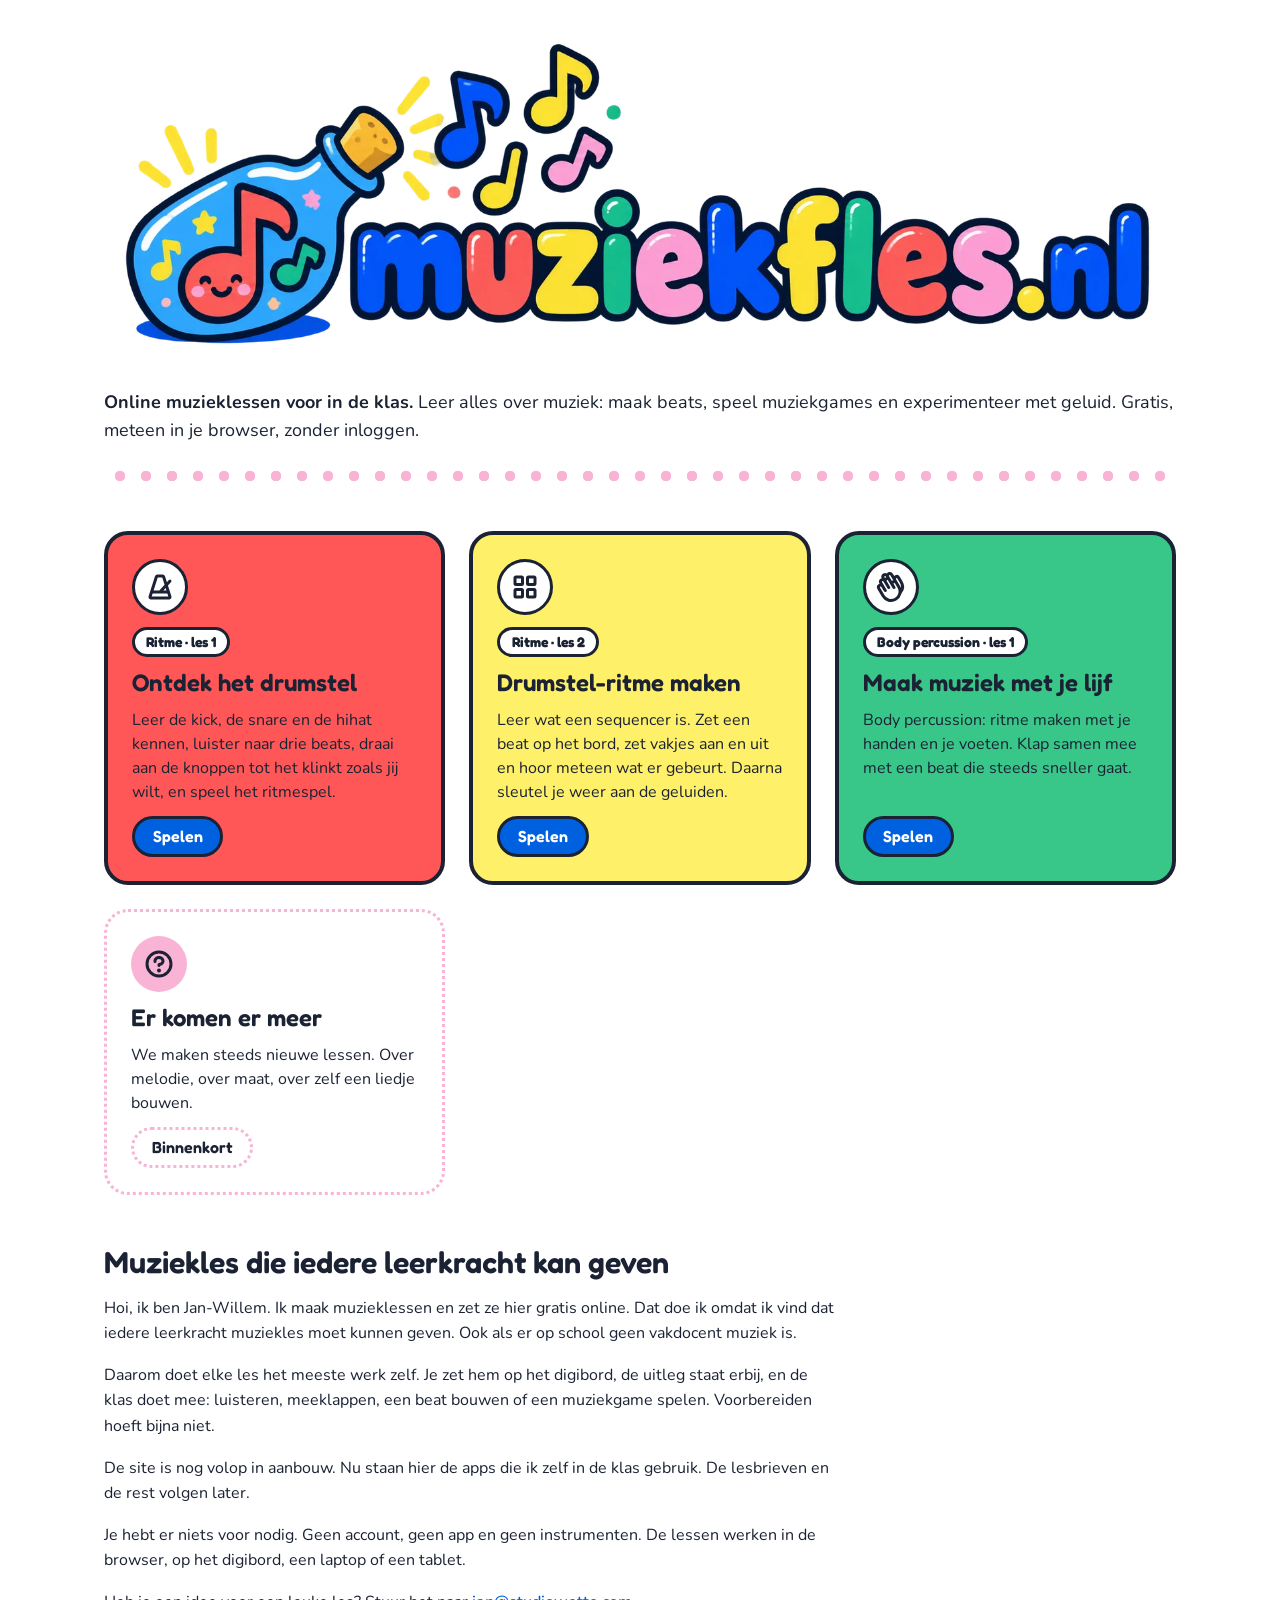
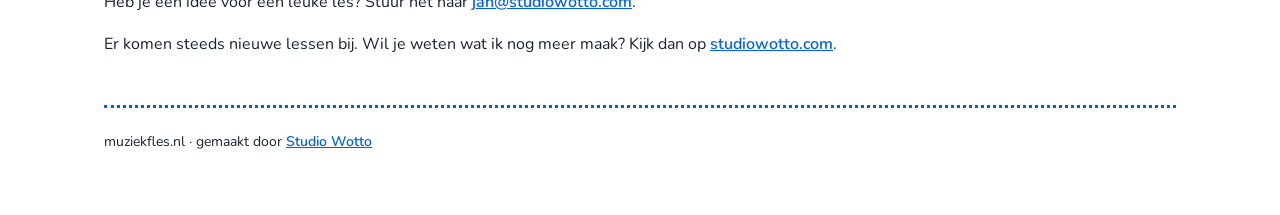
==== index.html @ f27c9a1f "👆 Aanraken werkt nu ook op een digibord, en onderaan een les geen doorlink meer - Op een Prowise-bor" ====
<!doctype html>
<html lang="nl">
<head>
<meta charset="utf-8">
<meta name="viewport" content="width=device-width, initial-scale=1">
<title>Gratis online muziekles met muziekgames | muziekfles.nl</title>
<meta name="description" content="Gratis online muziekles voor de basisschool. Speel muzikale games, maak online muziek en leer ritme met kick, snare en hihat. Zonder inloggen, meteen spelen.">
<meta name="author" content="Studio Wotto">
<meta name="robots" content="index, follow, max-image-preview:large, max-snippet:-1">

<!-- Eén adres voor deze bladzijde, zodat muziekfles.nl/ en /index.html niet als
     twee losse pagina's meetellen bij Google. -->
<link rel="canonical" href="https://muziekfles.nl/">
<link rel="author" href="https://studiowotto.com">

<!-- Het deelkaartje: hoe de link eruitziet als iemand hem in WhatsApp, Teams of
     een tijdlijn plakt. Zonder deze regels wordt het een kale grijze balk. -->
<meta property="og:type" content="website">
<meta property="og:url" content="https://muziekfles.nl/">
<meta property="og:site_name" content="muziekfles.nl">
<meta property="og:locale" content="nl_NL">
<meta property="og:title" content="Gratis online muziekles met muziekgames">
<meta property="og:description" content="Speel muzikale games, maak online muziek en leer ritme. Zonder inloggen, meteen spelen in je browser.">
<meta property="og:image" content="https://muziekfles.nl/img/deelkaart.png">
<meta property="og:image:type" content="image/png">
<meta property="og:image:width" content="1200">
<meta property="og:image:height" content="630">
<meta property="og:image:alt" content="muziekfles.nl">
<meta name="twitter:card" content="summary_large_image">
<meta name="twitter:title" content="Gratis online muziekles met muziekgames">
<meta name="twitter:description" content="Speel muzikale games, maak online muziek en leer ritme. Zonder inloggen, meteen spelen in je browser.">
<meta name="twitter:image" content="https://muziekfles.nl/img/deelkaart.png">

<link rel="icon" href="favicon.ico" sizes="32x32">
<link rel="icon" href="img/favicon-192.png" type="image/png" sizes="192x192">
<link rel="apple-touch-icon" href="img/favicon-192.png">

<script type="application/ld+json">
{
  "@context": "https://schema.org",
  "@graph": [
    {
      "@type": "Organization",
      "@id": "https://muziekfles.nl/#studio",
      "name": "Studio Wotto",
      "url": "https://studiowotto.com"
    },
    {
      "@type": "WebSite",
      "@id": "https://muziekfles.nl/#site",
      "url": "https://muziekfles.nl/",
      "name": "muziekfles.nl",
      "description": "Gratis online muziekles met muzikale games voor de basisschool.",
      "inLanguage": "nl-NL",
      "publisher": { "@id": "https://muziekfles.nl/#studio" }
    },
    {
      "@type": "WebPage",
      "@id": "https://muziekfles.nl/#bladzijde",
      "url": "https://muziekfles.nl/",
      "name": "Gratis online muziekles met muziekgames",
      "isPartOf": { "@id": "https://muziekfles.nl/#site" },
      "inLanguage": "nl-NL",
      "isAccessibleForFree": true,
      "audience": { "@type": "EducationalAudience", "educationalRole": "teacher" },
      "mainEntity": { "@id": "https://muziekfles.nl/#lessen" }
    },
    {
      "@type": "ItemList",
      "@id": "https://muziekfles.nl/#lessen",
      "name": "Gratis online muzieklessen",
      "itemListElement": [
        { "@type": "ListItem", "position": 1, "name": "Ontdek het drumstel", "url": "https://muziekfles.nl/les1-drums.html" },
        { "@type": "ListItem", "position": 2, "name": "Drumstel-ritme maken", "url": "https://muziekfles.nl/les2-drums.html" },
        { "@type": "ListItem", "position": 3, "name": "Maak muziek met je lijf", "url": "https://muziekfles.nl/bodypercussion.html" }
      ]
    }
  ]
}
</script>
<link rel="preload" href="fonts/fredoka.woff2" as="font" type="font/woff2" crossorigin>
<link rel="preload" href="fonts/nunito.woff2" as="font" type="font/woff2" crossorigin>
<link rel="stylesheet" href="css/wotto.css">
<link rel="stylesheet" href="css/site.css">
<link rel="stylesheet" href="css/iconen.css">
</head>
<body>

<div class="wrap">

  <div class="hero">
    <h1 class="merkbeeld">
      <img src="img/muziekfles.webp" width="1600" height="533"
           alt="muziekfles.nl: gratis online muziekles voor de basisschool"
           fetchpriority="high">
    </h1>
    <p class="lead"><b>Online muzieklessen voor in de klas.</b> Leer alles over muziek:
      maak beats, speel muziekgames en experimenteer met geluid. Gratis, meteen in je
      browser, zonder inloggen.</p>
    <div class="stippels" aria-hidden="true"></div>
  </div>

  <main class="lessen">

    <a class="les klaar" href="les1-drums.html" style="--kleur: var(--koraal)">
      <span class="icoon"><i class="ph-bold ph-metronome" aria-hidden="true"></i></span>
      <span class="reeks">Ritme · les 1</span>
      <h2>Ontdek het drumstel</h2>
      <p class="tekst">Leer de kick, de snare en de hihat kennen, luister naar drie beats, draai aan de knoppen tot het klinkt zoals jij wilt, en speel het ritmespel.</p>
      <span class="badge spelen">Spelen</span>
    </a>

    <a class="les klaar" href="les2-drums.html" style="--kleur: var(--zon)">
      <span class="icoon"><i class="ph-bold ph-squares-four" aria-hidden="true"></i></span>
      <span class="reeks">Ritme · les 2</span>
      <h2>Drumstel-ritme maken</h2>
      <p class="tekst">Leer wat een sequencer is. Zet een beat op het bord, zet vakjes aan en uit en hoor meteen wat er gebeurt. Daarna sleutel je weer aan de geluiden.</p>
      <span class="badge spelen">Spelen</span>
    </a>

    <a class="les klaar" href="bodypercussion.html" style="--kleur: var(--mint)">
      <span class="icoon"><i class="ph-bold ph-hands-clapping" aria-hidden="true"></i></span>
      <span class="reeks">Body percussion · les 1</span>
      <h2>Maak muziek met je lijf</h2>
      <p class="tekst">Body percussion: ritme maken met je handen en je voeten. Klap samen mee met een beat die steeds sneller gaat.</p>
      <span class="badge spelen">Spelen</span>
    </a>

    <div class="les binnenkort" style="--kleur: var(--bubblegum)">
      <span class="icoon"><i class="ph-bold ph-question" aria-hidden="true"></i></span>
      <h2>Er komen er meer</h2>
      <p class="tekst">We maken steeds nieuwe lessen. Over melodie, over maat, over zelf een liedje bouwen.</p>
      <span class="badge wacht">Binnenkort</span>
    </div>

  </main>

  <!-- Voor de leerkracht, en voor wie wil weten wie dit maakt. Bewust onder de
       lessen: een kind dat wil spelen hoeft hier niet langs. -->
  <section class="over" aria-labelledby="over-kop">
    <h2 class="kop" id="over-kop">Muziekles die iedere leerkracht kan geven</h2>
    <p>
      Hoi, ik ben Jan-Willem. Ik maak muzieklessen en zet ze hier gratis online.
      Dat doe ik omdat ik vind dat iedere leerkracht muziekles moet kunnen geven.
      Ook als er op school geen vakdocent muziek is.
    </p>
    <p>
      Daarom doet elke les het meeste werk zelf. Je zet hem op het digibord, de
      uitleg staat erbij, en de klas doet mee: luisteren, meeklappen, een beat
      bouwen of een muziekgame spelen. Voorbereiden hoeft bijna niet.
    </p>
    <p>
      De site is nog volop in aanbouw. Nu staan hier de apps die ik zelf in de
      klas gebruik. De lesbrieven en de rest volgen later.
    </p>
    <p>
      Je hebt er niets voor nodig. Geen account, geen app en geen instrumenten.
      De lessen werken in de browser, op het digibord, een laptop of een tablet.
    </p>
    <p>
      Heb je een idee voor een leuke les? Stuur het naar
      <a href="mailto:jan@studiowotto.com?subject=Idee%20voor%20een%20les%20op%20muziekfles.nl">jan@studiowotto.com</a>.
    </p>
    <p>
      Er komen steeds nieuwe lessen bij. Wil je weten wat ik nog meer maak? Kijk
      dan op <a href="https://studiowotto.com">studiowotto.com</a>.
    </p>
  </section>

  <footer class="voet">
    muziekfles.nl · gemaakt door <a href="https://studiowotto.com">Studio Wotto</a>
  </footer>

</div>

<!-- Cloudflare Web Analytics: telt bezoeken zonder cookies. -->
<script defer src="https://static.cloudflareinsights.com/beacon.min.js" data-cf-beacon='{"token": "5dab1e3a930548d8b2e3a0ba0880f787"}'></script>

</body>
</html>
---- css/wotto.css ----
/* Wotto huisstijl tokens
   Drop-in stylesheet voor Studio Wotto gamification webapps */

/* De twee lettertypes staan op de site zelf, niet bij Google: dat scheelt twee
   omwegen bij het laden en er gaat niets van de bezoeker naar een ander. Het zijn
   variabele fonts, dus een bestand per lettertype dekt alle diktes. */
@font-face {
  font-family: 'Fredoka';
  font-style: normal;
  font-weight: 400 700;
  font-display: swap;
  src: url('../fonts/fredoka.woff2') format('woff2');
}

@font-face {
  font-family: 'Nunito';
  font-style: normal;
  font-weight: 400 900;
  font-display: swap;
  src: url('../fonts/nunito.woff2') format('woff2');
}

:root {
  /* Kleuren */
  --blauw: #0061E0;
  --koraal: #FF5757;
  --mint: #38C789;
  --zon: #FFF069;
  --bubblegum: #F9B3D5;
  --ink: #1A2233; /* check, voorstel */
  --wit: #FFFFFF;

  /* Typografie */
  --font-kop: 'Fredoka', sans-serif;
  --font-body: 'Nunito', sans-serif;

  /* Tekstschaal: 12, 14, 16, 18, 20, 24, 32, 40, 48. Zit een maat er tussenin,
     dan kies je de dichtstbijzijnde uit de rij -- geen eigen getal. */
  --text-xs:   0.75rem;
  --text-sm:   0.875rem;
  --text-base: 1rem;
  --text-md:   1.125rem;
  --text-lg:   1.25rem;
  --text-xl:   1.5rem;
  --text-2xl:  2rem;
  --text-3xl:  2.5rem;
  --text-4xl:  3rem;

  /* Koppen die meeschalen met het scherm. Ook dit zijn vaste tokens: elf losse
     clamp-formules door de site heen is geen schaal maar een verzameling. */
  --text-hero:     clamp(2.4rem, 7vw, 5rem);
  --text-kop:      clamp(1.4rem, 3.5vw, 1.9rem);
  --text-kaartkop: clamp(1.4rem, 5vw, 2rem);
  --text-melding:  clamp(1.6rem, 7vw, 3.2rem);
  --text-cijfer:       clamp(2.4rem, 10vw, 4rem);
  --text-cijfer-klein: clamp(1.6rem, 6vw, 2.4rem);
  --text-aftellen: clamp(4rem, 13vw, 8rem);
  --text-label:    clamp(0.85rem, 2.2vw, 1.15rem);

  /* Ruimte: 4, 8, 12, 16, 24, 32, 48, 64 */
  --space-1: 4px;
  --space-2: 8px;
  --space-3: 12px;
  --space-4: 16px;
  --space-5: 24px;
  --space-6: 32px;
  --space-7: 48px;
  --space-8: 64px;

  /* Layout */
  --content-max: 1200px;
  --gutter: clamp(16px, 5vw, 64px);
  --section-y: clamp(40px, 6vw, 72px);

  /* Vorm */
  --radius-sm: 8px;
  --radius-md: 16px;
  --radius: 24px;
  --radius-pill: 999px;

  /* Beweging */
  --bounce: cubic-bezier(0.34, 1.56, 0.64, 1);
}

body {
  font-family: var(--font-body);
  color: var(--ink);
  background: var(--wit);
}

h1, h2, h3, .ui {
  font-family: var(--font-kop);
  font-weight: 600;
}

/* Bouncy knop */
.knop {
  /* Ook als de knop een link is, zoals op de 404: dan geen onderstreping. */
  text-decoration: none;
  font-family: var(--font-kop);
  font-weight: 600;
  font-size: 1.1rem;
  color: var(--wit);
  background: var(--blauw);
  border: none;
  border-radius: var(--radius-pill);
  padding: 0.8em 1.6em;
  cursor: pointer;
  transition: transform 0.15s var(--bounce);
}

.knop:hover { transform: scale(1.06); }
.knop:active { transform: scale(0.94); }

.knop.koraal { background: var(--koraal); }
.knop.mint { background: var(--mint); }
.knop.zon { background: var(--zon); color: var(--ink); }

/* Zachte variant met dotted border */
.soft {
  border: 3px dotted var(--blauw);
  border-radius: var(--radius);
  background: transparent;
}

/* Kaart */
.kaart {
  background: var(--wit);
  border-radius: var(--radius);
  padding: 1.5rem;
}

@media (prefers-reduced-motion: reduce) {
  .knop { transition: none; }
  .knop:hover, .knop:active { transform: none; }
}
---- css/site.css ----
/* Muziek Games - layout en componenten bovenop de Wotto huisstijl.

   Vlakke kleurvlakken met ruime afrondingen en een stevige inkt-omlijning.
   Geen slagschaduwen: diepte komt uit beweging, niet uit een getekend schuintje.
   Dotted randen blijven de zachte variant uit de huisstijl. */

*, *::before, *::after { box-sizing: border-box; }

html { -webkit-text-size-adjust: 100%; }

body {
  margin: 0;
  min-height: 100dvh;
  background: var(--wit);
  -webkit-tap-highlight-color: transparent;
}

.wrap {
  width: min(var(--content-max), 100%);
  margin-inline: auto;
  padding: var(--space-5) var(--gutter) var(--space-8);
}

/* ---------- Topbar ---------- */

.topbar {
  display: flex;
  align-items: center;
  justify-content: space-between;
  gap: var(--space-4);
  margin-bottom: var(--space-7);
}

.terug {
  display: inline-flex;
  align-items: center;
  gap: var(--space-2);
  font-family: var(--font-kop);
  font-weight: 600;
  color: var(--blauw);
  text-decoration: none;
  border-radius: var(--radius-pill);
  padding: 0.35em 0.9em 0.35em 0.6em;
  transition: transform 0.15s var(--bounce);
}

.terug:hover { transform: translateX(-3px); }
.terug:focus-visible { outline: 3px solid var(--ink); outline-offset: 3px; }

/* Klein en rustig: je moet hem kunnen vinden, maar er niet tegenaan vallen. */
.knop.mini {
  font-size: var(--text-xs);
  padding: 0.3em 0.9em;
  color: var(--ink);
  background: var(--wit);
  border: 2px solid var(--ink);
}

/* ---------- Hero ---------- */

.hero { margin-bottom: var(--space-7); }

.hero h1 {
  font-size: var(--text-hero);
  line-height: 1.05;
  margin: 0 0 var(--space-2);
  letter-spacing: -0.02em;
}

.hero h1 em {
  font-style: normal;
  background: var(--zon);
  border-radius: var(--radius-md);
  padding: 0 0.15em;
  box-decoration-break: clone;
  -webkit-box-decoration-break: clone;
}

/* Welke reeks en welk nummer: 'Ritme · les 2'. Als pilletje boven de titel
   van de les, en bovenaan de kaart op de voorpagina. Wit met een inktrand,
   want het is een etiket en geen knop. */
.reeks {
  display: block;
  width: fit-content;
  padding: 0.15em 0.8em;
  font-family: var(--font-kop);
  font-weight: 700;
  font-size: var(--text-base);
  line-height: 1.4;
  letter-spacing: 0;
  color: var(--ink);
  background: var(--wit);
  border: 3px solid var(--ink);
  border-radius: var(--radius-pill);
}

.hero h1 .reeks { margin-bottom: var(--space-3); font-size: var(--text-md); }
.les .reeks { font-size: var(--text-sm); }

/* Het woordmerk staat als plaatje in de kop. De h1 blijft een h1, met de naam
   in de alt-tekst, dus voor een schermlezer verandert er niets. */
.merkbeeld {
  margin: 0 0 var(--space-4);
}

.merkbeeld img {
  display: block;
  width: 100%;
  height: auto;
}

.lead {
  font-size: var(--text-md);
  line-height: 1.55;
  margin: 0;
}

.lead + .lead { margin-top: var(--space-4); }

.hero h2,
.kop {
  margin: var(--space-5) 0 var(--space-3);
  font-size: var(--text-kop);
}

.kop { margin: 0 0 var(--space-4); }
.kop-kit { margin-top: var(--space-7); }

.blok-uitleg { margin: 0 0 var(--space-4); line-height: 1.5; }

/* ---------- Luisteren ---------- */

/* Drie kaarten naast elkaar, en onder elkaar zodra ze niet meer passen. */
.beats {
  display: grid;
  grid-template-columns: repeat(auto-fit, minmax(250px, 1fr));
  gap: var(--space-4);
}

.beat {
  display: flex;
  align-items: center;
  justify-content: center;
  gap: var(--space-2);
  padding: 0.85em var(--space-4);
  background: var(--wit);
  border: 4px solid var(--ink);
  border-radius: var(--radius);
  cursor: pointer;
  transition: transform 0.15s var(--bounce);
}

.beat:hover { transform: translateY(-3px); }
.beat:focus-visible { outline: 4px solid var(--blauw); outline-offset: 3px; }

/* Deze speelt nu. */
.beat.speelt { background: var(--zon); }

.beat-naam {
  font-family: var(--font-kop);
  font-weight: 700;
  font-size: var(--text-kop);
  color: var(--ink);
}

/* Een driehoekje of een blokje achter de naam, zodat je ziet of hij loopt. */
.beat-teken {
  display: block;
  width: clamp(1.05rem, 2.8vw, 1.45rem);
  height: clamp(1.05rem, 2.8vw, 1.45rem);
  color: var(--ink);
}

.beat-teken svg {
  display: block;
  width: 100%;
  height: 100%;
  fill: currentColor;
}


.kitblok[hidden] { display: none; }

@media (prefers-reduced-motion: reduce) {
  .beat { transition: none; }
  .beat:hover { transform: none; }
}

/* De foto van het hele drumstel. Erop klikken maakt hem groot, zodat je op het
   digibord de klas kunt laten raden hoe de onderdelen heten. */
.drumstel-groot { margin: var(--space-5) 0 0; }

.vergroot {
  display: block;
  width: 100%;
  padding: 0;
  border: none;
  background: none;
  cursor: zoom-in;
}

.vergroot img {
  display: block;
  width: 100%;
  height: auto;
  background: var(--wit);
  border: 4px solid var(--ink);
  border-radius: var(--radius);
  transition: transform 0.15s var(--bounce);
}

/* Geen loepje en geen tekst over de foto heen: bij het raadspel wil je alleen de
   foto zien. De muisaanwijzer verklapt wel dat je erop kunt klikken. */
.vergroot:hover img { transform: scale(1.01); }
.vergroot:focus-visible { outline: 4px solid var(--blauw); outline-offset: 3px; }

.drumstel-groot figcaption {
  margin-top: var(--space-3);
  font-family: var(--font-kop);
  font-weight: 600;
  font-size: var(--text-md);
}

/* Groot in beeld. Een dialog en geen eigen laag, want die regelt Escape, de
   achtergrond en de focus zelf al. */
.grootbeeld {
  width: min(96vw, 1500px);
  max-width: none;
  padding: var(--space-4);
  background: var(--wit);
  border: 4px solid var(--ink);
  border-radius: var(--radius);
}

/* Voluit en niet als tint: een halfdoorzichtige laag hoort niet bij de huisstijl,
   en op een digibord wil je de rest van de bladzijde toch niet meer zien. De
   kleur staat er als waarde, want ::backdrop erft niet overal de variabelen. */
.grootbeeld::backdrop { background: #1A2233; }

.grootbeeld img {
  display: block;
  width: 100%;
  height: auto;
  max-height: 76vh;
  object-fit: contain;
  cursor: zoom-out;
}


@media (prefers-reduced-motion: reduce) {
  .vergroot img { transition: none; }
  .vergroot:hover img { transform: none; }
}

/* De foto van het drumstel hoort bij de uitleg: hij laat zien wat de drie
   onderdelen zijn voordat je ze hoort. */
.drumstel {
  margin: var(--space-6) 0 0;
}

/* De drie onderdelen naast elkaar in een lijst. Ze staan op een gedeelde vloer,
   dus het plaatje hangt onderaan zijn vak, net als in het echt. */
.onderdelen {
  display: grid;
  grid-template-columns: repeat(3, 1fr);
  align-items: end;
  gap: var(--space-4) var(--space-5);
  padding: var(--space-5) var(--space-5) var(--space-5);
  border: 4px solid var(--ink);
  border-radius: var(--radius);
  background: var(--wit);
}

/* De drie stukjes uitleg staan boven het vak, onder elkaar. Eerst lezen wat het
   is, dan de foto's erbij zien. */
.onderdelen-uitleg {
  display: flex;
  flex-direction: column;
  gap: var(--space-3);
  margin: var(--space-4) 0 0;
}

.deel-uitleg {
  margin: 0;
  line-height: 1.7;
  text-wrap: pretty;
}

/* De naam als pilletje in de kleur van het onderdeel. Niet als gekleurde letters:
   het geel van de snare is op wit niet te lezen, en de huisstijl werkt met volle
   vlakken in plaats van gekleurde tekst.

   Alle drie even breed, zodat de tekst erachter op dezelfde plek begint. Het is
   een knop: erop tikken speelt het geluid, net als de foto eronder. */
.deel-titel {
  display: inline-flex;
  align-items: center;
  justify-content: center;
  min-width: 6em;
  margin-right: 0.5em;
  padding: 0.1em 0.75em;
  vertical-align: -0.2em;
  font-family: var(--font-kop);
  font-weight: 700;
  font-size: var(--text-base);
  color: var(--op-kleur, var(--ink));
  background: var(--kleur);
  border: 3px solid var(--ink);
  border-radius: var(--radius-pill);
  cursor: pointer;
  transition: transform 0.15s var(--bounce);
}

.deel-titel:hover { transform: scale(1.05); }
.deel-titel:focus-visible { outline: 4px solid var(--blauw); outline-offset: 3px; }

/* Licht mee op zodra dat geluid klinkt, ook als je de foto of het pad aantikt. */
.deel-titel.aan { transform: scale(1.08); }

@media (prefers-reduced-motion: reduce) {
  .deel-titel { transition: none; }
  .deel-titel:hover { transform: none; }
}

.deel {
  /* Geen dubbeltik-zoom en geen wachttijd van 300 ms op een aanraakscherm;
     scrollen vanaf een foto blijft gewoon kunnen. */
  touch-action: manipulation;
  display: flex;
  flex-direction: column;
  align-items: center;
  justify-content: flex-end;
  gap: var(--space-3);
  padding: 0;
  border: none;
  background: none;
  cursor: pointer;
  transition: transform 0.15s var(--bounce);
}

/* Alle drie een even groot vak, en het plaatje past daar met zijn eigen
   verhouding in, met zijn voeten op de onderrand.

   Niet met max-width en max-height samen: als die allebei tegelijk aanslaan
   houdt een flexitem zijn beeldverhouding niet vast, en dan werden de kick en de
   snare uitgerekt tot ze even hoog stonden als de hihat. Nu is de hihat gewoon
   de langste van de drie, zoals het hoort. */
.deel img {
  display: block;
  width: 100%;
  height: clamp(120px, 26vw, 320px);
  object-fit: contain;
  object-position: center bottom;
  /* Opveren doet hij vanaf de vloer, niet vanuit het midden: dan blijft hij met
     zijn voeten staan waar hij stond. */
  transform-origin: center bottom;
}

.deel-naam {
  font-family: var(--font-kop);
  font-weight: 700;
  font-size: var(--text-label);
  color: var(--op-kleur, var(--ink));
  background: var(--kleur);
  border: 3px solid var(--ink);
  border-radius: var(--radius-pill);
  padding: 0.15em 0.9em;
}

/* Aangetikt veert het plaatje even op en weer terug, met dezelfde puls als de
   vormen op de pads. Die zit in flits, niet hier, want anders begint hij opnieuw
   als je er midden in nog eens op tikt. */
.deel:hover { transform: scale(1.03); }
.deel:focus-visible { outline: 4px solid var(--blauw); outline-offset: 4px; }

/* Zonder beweging blijft het opveren staan als sprong, want anders krijg je bij
   het aantikken helemaal geen antwoord terug. */
@media (prefers-reduced-motion: reduce) {
  .deel { transition: none; }
  .deel:hover { transform: none; }
  /* Zonder beweging slaat de puls over, dus daar springt het plaatje even groot:
     anders krijg je bij het aantikken helemaal geen antwoord terug. */
  .deel.aan img { transform: scale(1.08); }
}

.drumstel figcaption {
  margin-top: var(--space-3);
  font-family: var(--font-kop);
  font-weight: 600;
  font-size: var(--text-md);
}

.stippels {
  height: 14px;
  margin-top: var(--space-5);
  background-image: radial-gradient(circle, var(--bubblegum) 5px, transparent 5.5px);
  background-size: 26px 14px;
  background-position: center;
}

/* ---------- Lessenrooster ---------- */

.lessen {
  display: grid;
  grid-template-columns: repeat(auto-fit, minmax(260px, 1fr));
  gap: var(--space-5);
}

.les {
  display: flex;
  flex-direction: column;
  gap: var(--space-3);
  padding: var(--space-5);
  border-radius: var(--radius);
  color: var(--ink);
  text-decoration: none;
  min-height: 250px;
}

/* Actieve les: vol gekleurd met inkt-omlijning. Diepte komt van het optillen. */
.les.klaar {
  background: var(--kleur);
  border: 4px solid var(--ink);
  transition: transform 0.15s var(--bounce);
}

.les.klaar:hover { transform: translateY(-6px); }
.les.klaar:active { transform: translateY(-1px) scale(0.985); }
.les.klaar:focus-visible { outline: 4px solid var(--blauw); outline-offset: 4px; }

/* Nog te ontwerpen: dotted, de zachte variant uit de huisstijl */
.les.binnenkort {
  border: 3px dotted var(--kleur);
  background: var(--wit);
}

.les .icoon {
  display: grid;
  place-items: center;
  width: 3.5rem;
  height: 3.5rem;
  border-radius: 50%;
  font-size: var(--text-2xl);
  flex: none;
}

.les.klaar .icoon { background: var(--wit); border: 3px solid var(--ink); color: var(--ink); }
.les.binnenkort .icoon { background: var(--kleur); color: var(--ink); }

.les h2 { margin: 0; font-size: var(--text-xl); line-height: 1.15; }
.les p.tekst { margin: 0; line-height: 1.5; flex: 1; }

.badge {
  align-self: flex-start;
  font-family: var(--font-kop);
  font-weight: 600;
  border-radius: var(--radius-pill);
  padding: 0.45em 1.1em;
  border: 3px solid var(--ink);
}

.badge.spelen { background: var(--blauw); color: var(--wit); }
.badge.wacht { background: var(--wit); color: var(--ink); border-style: dotted; border-color: var(--kleur); }

/* ---------- De kit ---------- */

.kit {
  display: grid;
  grid-template-columns: repeat(auto-fit, minmax(290px, 1fr));
  align-items: start; /* de hihat heeft meer schuifjes en mag langer zijn */
  gap: var(--space-5);
  margin-top: var(--space-6);
}

.paneel {
  display: flex;
  flex-direction: column;
  gap: var(--space-4);
  padding: var(--space-5);
  border-radius: var(--radius);
  border: 4px solid var(--ink);
  background: var(--wit);
}

/* ---------- Pad ---------- */

.pad {
  display: flex;
  flex-direction: column;
  align-items: center;
  justify-content: center;
  gap: var(--space-2);
  width: 100%;
  aspect-ratio: 4 / 3;
  padding: var(--space-4);
  border: 4px solid var(--ink);
  border-radius: var(--radius);
  background: var(--kleur);
  color: var(--op-kleur, var(--ink));
  cursor: pointer;
  user-select: none;
  -webkit-user-select: none;
  touch-action: none;
  transition: transform 0.12s var(--bounce);
}

.pad:hover { transform: scale(1.02); }
.pad:focus-visible { outline: 4px solid var(--blauw); outline-offset: 4px; }
.pad.aan { transform: scale(0.94); transition-duration: 0.02s; }

/* Elk geluid heeft zijn eigen vorm: kick rond, snare vierkant, hihat driehoek.
   Bij een aanslag geeft die vorm een stuiterende puls. */
.vorm {
  width: min(46%, 108px);
  height: auto;
  aspect-ratio: 1;
  fill: var(--wit);
  stroke: var(--ink);
  stroke-width: 7;
  stroke-linejoin: round;
  will-change: transform;
}

.pad-naam {
  font-family: var(--font-kop);
  font-weight: 600;
  font-size: var(--text-lg);
  line-height: 1;
}

.pad-toets {
  font-family: var(--font-kop);
  font-weight: 700;
  font-size: var(--text-sm);
  line-height: 1.3;
  background: var(--wit);
  color: var(--ink);
  border: 3px solid var(--ink);
  border-radius: var(--radius-pill);
  padding: 0.1em 0.8em;
}

/* De drie teksten zijn even lang geschreven, dus ze lopen over evenveel regels
   en de schuifjes eronder staan gelijk. De min-height is het vangnet voor als
   er ooit eentje net iets korter wordt. */
/* ---------- Schuifjes ---------- */

.schuifjes { display: flex; flex-direction: column; gap: var(--space-4); }

.slider label {
  display: block;
  font-family: var(--font-kop);
  font-weight: 600;
  margin-bottom: var(--space-1);
}

input[type="range"] {
  -webkit-appearance: none;
  appearance: none;
  display: block;
  width: 100%;
  height: 34px;
  margin: 0;
  background: transparent;
  cursor: pointer;
  /* Opzij slepen is van het schuifje, niet van de bladzijde. Zonder dit pakt een
     digibord de veeg soms af om te scrollen en blijft de knop staan. Omhoog en
     omlaag vegen scrolt nog gewoon. */
  touch-action: pan-y;
}

input[type="range"]:focus-visible {
  outline: 3px solid var(--blauw);
  outline-offset: 4px;
  border-radius: var(--radius-pill);
}

input[type="range"]::-webkit-slider-runnable-track {
  height: 16px;
  border-radius: var(--radius-pill);
  background: var(--wit);
  border: 3px solid var(--ink);
}

/* De knop heeft dezelfde vorm als het pad erboven: rond, vierkant of driehoek.
   Dat kan niet met border-radius, dus het is een klein plaatje dat drumkit.js
   in --knop zet. De baan is 16px hoog, dus het midden zit op 8; een knop van 32
   hangt daar gecentreerd als hij 8 omhoog schuift. */
input[type="range"]::-webkit-slider-thumb {
  -webkit-appearance: none;
  appearance: none;
  width: 32px;
  height: 32px;
  margin-top: -8px;
  border: none;
  border-radius: 0;
  background: var(--knop) center / contain no-repeat;
}

input[type="range"]::-moz-range-track {
  height: 16px;
  border-radius: var(--radius-pill);
  background: var(--wit);
  border: 3px solid var(--ink);
}

input[type="range"]::-moz-range-thumb {
  width: 28px;
  height: 28px;
  border: none;
  border-radius: 0;
  background: var(--knop) center / contain no-repeat;
}

/* ---------- Kleine knop ---------- */

.knop.klein {
  align-self: flex-start;
  font-size: var(--text-base);
  padding: 0.5em 1.1em;
  background: var(--wit);
  color: var(--ink);
  border: 3px solid var(--ink);
}

/* De knop waar je op moet klikken om te beginnen. Die mag je niet kunnen missen. */
.knop.groot {
  font-size: var(--text-kop);
  padding: 0.6em 1.8em;
}

/* Op slot moet je kunnen zien. De knop houdt zijn plek, maar krijgt dezelfde
   gestippelde taal als een graad die nog dicht zit, en veert niet meer op. */
.knop:disabled {
  color: var(--ink);
  background: var(--wit);
  border: 3px dotted var(--blauw);
  cursor: not-allowed;
}

.knop:disabled:hover,
.knop:disabled:active { transform: none; }

.knop:focus-visible { outline: 4px solid var(--blauw); outline-offset: 3px; }

/* ---------- Het spelletje ---------- */

/* De kop en de uitleg staan boven het vak en niet erin: dan zie je meteen waar
   de game begint, ook als het vak zelf nog dicht is. */
.kop-spel { margin-top: var(--space-7); }

/* Het hele gamegedeelte is er nog niet zolang je niet aan alle schuifjes hebt
   gezeten. Niet op slot in beeld, maar gewoon weg: dan is het een verrassing. */
.spelblok[hidden] { display: none; }

.spel-uitleg { margin: 0 0 var(--space-4); line-height: 1.5; }

/* De vier moeilijkheidsgraden staan als een rij boven het veld. De graad waar je
   op speelt is ingevuld, wat nog dicht zit staat gestippeld -- net als de lessen
   op de voorpagina die nog niet af zijn. */
.spel-niveaus {
  display: grid;
  /* minmax(0, 1fr) en niet 1fr: anders duwt het langste woord zijn eigen kolom
     breder en staan de drie knoppen niet meer even groot naast elkaar. */
  grid-template-columns: repeat(3, minmax(0, 1fr));
  gap: var(--space-2);
}

.niveau {
  display: flex;
  flex-direction: column;
  align-items: center;
  gap: var(--space-1);
  padding: 0.45em 0.9em;
  font-family: var(--font-kop);
  font-weight: 700;
  font-size: var(--text-md);
  color: var(--ink);
  background: var(--wit);
  border: 3px solid var(--ink);
  border-radius: var(--radius-pill);
  cursor: pointer;
  transition: transform 0.15s var(--bounce);
}

.niveau-beste {
  font-family: var(--font-tekst);
  font-weight: 600;
  font-size: var(--text-sm);
}

/* Zit een graad nog dicht, dan hangt er een slotje waar anders de score staat. */
.niveau-beste .slotje {
  display: block;
  width: 1.7em;
  height: 1.7em;
  fill: currentColor;
}

/* De score is het enige getal op de knop, dus die mag groot. */
.niveau-beste b {
  font-family: var(--font-kop);
  font-weight: 700;
  font-size: 1.6em;
  line-height: 1;
  font-variant-numeric: tabular-nums;
}

.niveau:hover:not(:disabled) { transform: translateY(-2px); }
.niveau:focus-visible { outline: 4px solid var(--blauw); outline-offset: 3px; }

/* Nog niet vrijgespeeld. Gestippeld en niet aan te klikken, maar wel gewoon
   leesbaar: je moet kunnen zien wat er nog op je wacht. */
.niveau.op-slot {
  border-style: dotted;
  border-color: var(--blauw);
  cursor: not-allowed;
}

/* Tijdens het spelen staat de hele rij vast. De browser maakt een uitgeschakelde
   knop uit zichzelf grijs, en dat is precies wat de huisstijl niet wil. */
.niveau:disabled { color: var(--ink); cursor: default; }

/* De graad waar je nu op speelt. Staat onderaan, want hij moet het van de
   uitgeschakelde stand hierboven winnen. */
.niveau[aria-pressed="true"],
.niveau[aria-pressed="true"]:disabled {
  color: var(--wit);
  background: var(--blauw);
  border-color: var(--ink);
}

.niveau-uitleg {
  margin: 0;
  line-height: 1.5;
  font-size: var(--text-base);
}

/* Op een telefoon is er per knop nog geen 90 px; dan moet de ruimte naar het
   woord toe in plaats van naar de marge ernaast. */
@media (max-width: 720px) {
  .niveau { padding: 0.45em 0.35em; font-size: var(--text-base); }
  /* Drie foto's naast elkaar op een telefoon: alle ruimte die niet naar marge
     gaat, gaat naar het plaatje. */
  .onderdelen { padding: var(--space-4) var(--space-2) var(--space-3); gap: var(--space-2); }
  .deel { gap: var(--space-2); }
}

@media (prefers-reduced-motion: reduce) {
  .niveau { transition: none; }
  .niveau:hover:not(:disabled) { transform: none; }
}

/* Het speelveld: een smal rechtop scherm in het midden, met de cijfers links en
   rechts ernaast in plaats van erboven. */
.spel-veld {
  position: relative;
  display: grid;
  grid-template-columns: 1fr min(100%, 430px) 1fr;
  align-items: center;
  gap: clamp(0.75rem, 3vw, 2rem);
  --noot: 52px;   /* maat van de noten en de doelvorm, schaalt mee op klein scherm */
}

.spel-zij {
  display: flex;
  flex-direction: column;
  align-items: center;
  gap: var(--space-1);
  font-family: var(--font-kop);
  font-weight: 600;
}

/* Tegen de banen aan schuiven, zodat het bij elkaar hoort. */
.spel-zij.links { justify-self: end; }
.spel-zij.rechts { justify-self: start; }

.spel-label { font-size: var(--text-base); }
.spel-label b { font-variant-numeric: tabular-nums; }

.spel-record { margin-top: var(--space-2); }

.spel-groot {
  font-size: var(--text-3xl);
  line-height: 1;
  font-variant-numeric: tabular-nums;
}

.spel-hartjes {
  display: flex;
  flex-direction: column;
  gap: var(--space-1);
  /* Even groot als de vormen die vallen: dan hoort het bij elkaar. --noot
     schaalt op een telefoon vanzelf mee, dus daar hoeft niets extra's voor. */
  font-size: var(--noot);
  line-height: 1;
}

.spel-hartjes .heel { color: var(--koraal); }
.spel-hartjes .kwijt { color: var(--ink); }

/* Het speelveld schaalt mee in plaats van vaste maten te gebruiken, zodat het
   op een laptop, een tablet en een telefoon allemaal past. */
.spel-midden {
  display: flex;
  flex-direction: column;
  gap: var(--space-2);
  width: 100%;
}

/* Drie banen, dicht tegen elkaar aan, met de knoppen er precies onder. */
.spel-banen,
.spel-knoppen {
  display: grid;
  grid-template-columns: repeat(3, minmax(0, 1fr));
  gap: clamp(4px, 1.2vw, 8px);
}

/* De knoppen zijn gewone pads, dus ze doen alles wat een pad doet. Alleen wat
   platter, want ze staan onder een baan van 460 pixels. */
.spel-knop {
  aspect-ratio: auto;
  height: clamp(64px, 11vw, 88px);
  padding: var(--space-2);
  gap: var(--space-1);
  border-radius: var(--radius-md);
}

.spel-knop .vorm { width: var(--noot); }
.spel-knop .pad-toets { font-size: var(--text-xs); padding: 0.05em 0.6em; }

/* Eén baan per geluid, rechtop. overflow hidden houdt de noten netjes binnen de
   rand terwijl ze van boven komen vallen. */
.baan {
  position: relative;
  height: clamp(260px, 46vh, 480px);
  border: 3px solid var(--ink);
  border-radius: var(--radius-md);
  background: var(--wit);
  overflow: hidden;
}

/* Op een tablet of telefoon past er niets meer naast het veld, dus gaan de
   hartjes erboven en de score eronder. */
@media (max-width: 720px) {
  .spel-veld {
    grid-template-columns: 1fr;
    justify-items: center;
    gap: var(--space-3);
    --noot: 42px;
  }
  .spel-zij,
  .spel-hartjes { flex-direction: row; align-items: center; }
  .spel-zij { gap: var(--space-3); }
  .spel-zij.links, .spel-zij.rechts { justify-self: center; }
  .spel-groot { font-size: var(--text-2xl); }
}

/* De plek waar je hem moet raken: dezelfde vorm, maar leeg. */
.baan-doel {
  position: absolute;
  left: 50%;
  bottom: calc(48px - var(--noot) / 2);
  width: var(--noot);
  height: var(--noot);
  margin-left: calc(var(--noot) / -2);
  z-index: 1;
}

.baan-doel svg {
  width: 100%;
  height: 100%;
  fill: var(--wit);
  stroke: var(--ink);
  stroke-width: 9;
  stroke-linejoin: round;
}


.baan-noten { position: absolute; inset: 0; }

.noot {
  position: absolute;
  left: 50%;
  top: 0;
  width: var(--noot);
  height: var(--noot);
  margin: calc(var(--noot) / -2) 0 0 calc(var(--noot) / -2);
  will-change: transform;
}

.noot svg {
  width: 100%;
  height: 100%;
  fill: var(--kleur);
  stroke: var(--ink);
  stroke-width: 9;
  stroke-linejoin: round;
}

/* De inline transform op .noot komt van het spel zelf, dus de klap-animatie
   gaat op de vorm erbinnen. */
@keyframes raakWeg {
  from { transform: scale(1); }
  to { transform: scale(1.9); }
}

.noot.raak svg { animation: raakWeg 0.18s var(--bounce) forwards; }

/* Het aftellen staat over de banen heen, maar onder het startkaartje. */
.spel-aftellen {
  position: absolute;
  inset: 0;
  z-index: 2;
  display: grid;
  place-items: center;
  pointer-events: none;
  font-family: var(--font-kop);
  font-weight: 700;
  font-size: var(--text-aftellen);
  line-height: 1;
  color: var(--ink);
}

.spel-aftellen:empty { display: none; }

.spel-kaart {
  position: absolute;
  inset: 0;
  z-index: 3;
  display: grid;
  place-content: center;
  gap: var(--space-2);
  justify-items: center;
  text-align: center;
  padding: var(--space-4);
  background: var(--wit);
  border: 3px dotted var(--blauw);
  border-radius: var(--radius);
}

.spel-kaart[hidden] { display: none; }

/* De melding als er een graad opengaat. Hij ligt over het veld heen maar vangt
   geen klikken en staat boven in beeld: het spel loopt er gewoon onderdoor. */
.spel-vrij {
  position: absolute;
  inset: 0;
  z-index: 4;
  display: grid;
  place-content: start center;
  padding-top: 6%;
  pointer-events: none;
}

.spel-vrij:empty { display: none; }

.spel-vrij b {
  display: block;
  padding: 0.3em 0.7em;
  text-align: center;
  font-family: var(--font-kop);
  font-weight: 700;
  font-size: var(--text-melding);
  line-height: 1.1;
  color: var(--ink);
  background: var(--zon);
  border: 4px solid var(--ink);
  border-radius: var(--radius);
  transform: rotate(-3deg);
}

.spel-vrij span {
  display: block;
  font-size: 0.42em;
}

/* Een melding over de hele bladzijde, voor iets wat je moet zien terwijl je
   ergens anders op de pagina bezig bent. Vangt geen klikken: je hoeft er niets
   mee, je speelt gewoon door. */
.melding {
  position: fixed;
  inset: 0;
  z-index: 60;
  display: grid;
  place-content: center;
  pointer-events: none;
}

.melding:empty { display: none; }

.melding b {
  display: block;
  padding: 0.35em 0.8em;
  text-align: center;
  font-family: var(--font-kop);
  font-weight: 700;
  font-size: var(--text-melding);
  line-height: 1.1;
  color: var(--ink);
  background: var(--zon);
  border: 4px solid var(--ink);
  border-radius: var(--radius);
  transform: rotate(-3deg);
}

.melding span {
  display: block;
  margin-top: 0.2em;
  font-size: 0.4em;
}

/* Confetti: losse snippers die het veld uit vallen. Ze ruimen zichzelf op zodra
   hun val klaar is. */
.snipper {
  position: absolute;
  top: 0;
  z-index: 5;
  width: 10px;
  height: 14px;
  margin-left: -5px;
  pointer-events: none;
}
.spel-kaart h3 { margin: 0; font-size: var(--text-kaartkop); }
.spel-kaart p { margin: 0; line-height: 1.5; }

/* Wat je net gehaald hebt, groot, met je topscore ernaast. */
.kaart-cijfers {
  display: flex;
  flex-wrap: wrap;
  justify-content: center;
  gap: var(--space-1) var(--space-7);
  margin: var(--space-1) 0;
}

.kaart-cijfers:empty { display: none; }

.cijfer {
  display: flex;
  flex-direction: column;
  align-items: center;
}

.cijfer span {
  font-weight: 600;
  font-size: var(--text-sm);
}

.cijfer b {
  font-family: var(--font-kop);
  font-weight: 700;
  font-size: var(--text-cijfer);
  line-height: 1;
  font-variant-numeric: tabular-nums;
}

/* De topscore staat ernaast en is de kleinste van de twee: het gaat om wat je
   nu gehaald hebt. */
.cijfer.beste b {
  font-size: var(--text-cijfer-klein);
  color: var(--blauw);
}

/* Wat ruimte tussen de cijfers en de knop, zodat de kaart niet op elkaar plakt. */
.spel-kaart .knop.groot { margin-top: var(--space-1); }

/* Vaste hoogte, anders springt de pagina bij elk oordeel. */
.spel-oordeel {
  margin: 0;
  min-height: 1.6em;
  font-family: var(--font-kop);
  font-weight: 700;
  font-size: var(--text-lg);
}

.spel-oordeel[data-soort="perfect"] { color: var(--mint); }
.spel-oordeel[data-soort="goed"] { color: var(--mint); }
.spel-oordeel[data-soort="net"] { color: var(--blauw); }
.spel-oordeel[data-soort="mis"],
.spel-oordeel[data-soort="naast"] { color: var(--koraal); }

@media (prefers-reduced-motion: reduce) {
  .noot.raak svg { animation: none; }
}

/* ---------- Over ---------- */

/* Het verhaal onder de lessen op de voorpagina. Smal gehouden: het is leestekst,
   en over de volle breedte worden de regels te lang. */
.over {
  margin-top: var(--space-7);
  max-width: 46rem;
}

.over p { margin: 0 0 var(--space-4); line-height: 1.6; }
.over a { color: var(--blauw); font-weight: 600; }

/* ---------- Footer ---------- */

.voet {
  margin-top: var(--space-7);
  padding-top: var(--space-5);
  border-top: 3px dotted var(--blauw);
  font-size: var(--text-sm);
}

/* De onderstreping blijft staan: daaraan zie je dat het een link is. Alleen de
   standaardkleur van de browser vervangen we door die van de huisstijl. */
.voet a {
  color: var(--blauw);
  font-weight: 600;
}

/* ---------- Beweging uit ---------- */

@media (prefers-reduced-motion: reduce) {
  .les.klaar, .pad, .terug { transition: none; }
  .les.klaar:hover, .les.klaar:active, .pad:hover, .pad.aan, .terug:hover { transform: none; }
}

/* ---------- Body percussion: klap mee ---------- */

.klapspel { margin-top: var(--space-2); }

/* De instellingen voor de juf. Op een digibord tik je met je vinger, dus alles
   ruim: brede schuiven en knoppen die je niet kunt missen. */
.klap-knoppen {
  display: flex;
  flex-direction: column;
  gap: var(--space-4);
}

.klap-schuifjes {
  display: grid;
  grid-template-columns: repeat(auto-fit, minmax(220px, 1fr));
  gap: var(--space-4);
}

.klap-schuif label {
  display: flex;
  justify-content: space-between;
  align-items: baseline;
  gap: var(--space-2);
  margin-bottom: var(--space-1);
  font-family: var(--font-kop);
  font-weight: 600;
  font-size: var(--text-base);
}

.klap-schuif label b { font-variant-numeric: tabular-nums; }
/* De schuifjes van de kit krijgen hun knop als getekende vorm mee (--knop) en
   zijn te herkennen aan hun data-param. Alle andere schuiven -- het tempo van
   de klapoefening, het ritmebord en de sequencer -- krijgen een ronde blauwe. */
input[type="range"]:not([data-param])::-webkit-slider-thumb {
  width: 30px;
  height: 30px;
  margin-top: -7px;
  background: var(--blauw);
  border: 3px solid var(--ink);
  border-radius: 50%;
}

input[type="range"]:not([data-param])::-moz-range-thumb {
  width: 30px;
  height: 30px;
  background: var(--blauw);
  border: 3px solid var(--ink);
  border-radius: 50%;
}

.klap-keuzes {
  display: grid;
  grid-template-columns: repeat(auto-fit, minmax(160px, 1fr));
  gap: var(--space-2);
}

.klap-keus {
  display: flex;
  flex-direction: column;
  align-items: center;
  gap: var(--space-1);
  padding: 0.6em var(--space-3);
  text-align: center;
  background: var(--wit);
  border: 3px solid var(--ink);
  border-radius: var(--radius-pill);
  cursor: pointer;
  transition: transform 0.15s var(--bounce);
}

.klap-keus:hover:not(:disabled) { transform: translateY(-2px); }
.klap-keus:focus-visible { outline: 4px solid var(--blauw); outline-offset: 3px; }
.klap-keus:disabled { cursor: default; color: var(--ink); }

.klap-keus-naam {
  font-family: var(--font-kop);
  font-weight: 700;
  font-size: var(--text-md);
}

.klap-keus-uitleg { font-size: var(--text-sm); line-height: 1.3; }

/* De gekozen stand. Onderaan, want hij moet het van de uitgeschakelde stand
   hierboven winnen. */
.klap-keus[aria-pressed="true"],
.klap-keus[aria-pressed="true"]:disabled {
  color: var(--wit);
  background: var(--blauw);
}

/* De baan waarover de klapjes van rechts naar links komen. */
.klap-baan {
  /* Vooraf een eigen laag, want dit hele vak ademt mee op elke tel. */
  will-change: transform;
  --klap: 60px;
  /* Waar de ring staat. Javascript leest deze waarde uit, dus hij hoeft maar op
     één plek te kloppen -- ook als hij op een telefoon dichter naar links gaat. */
  --doel-x: 96px;
  position: relative;
  overflow: hidden;
  height: clamp(120px, 22vw, 180px);
  background: var(--wit);
  border: 4px solid var(--ink);
  border-radius: var(--radius);
}

/* Vier stipjes in de balk onder de baan, een per tel, die de maat rondlopen. De
   eerste is een andere kleur: dan zie je waar de maat begint zonder te hoeven
   tellen. Ze staan vooraan, naast het tempo en de maat -- daar staat toch al
   alles wat over de tijd gaat. */
.klap-tellen {
  display: flex;
  align-items: center;
  gap: var(--space-3);
  height: 20px;
}

.klap-tel {
  width: 20px;
  height: 20px;
  border: 3px solid var(--ink);
  border-radius: 50%;
  background: var(--wit);
  /* Vooraf een eigen laag, zodat de puls op een traag digibord niet elke tel
     opnieuw een laag hoeft te maken. */
  will-change: transform;
}

.klap-tel.aan { background: var(--zon); }
.klap-tel.eerste.aan { background: var(--koraal); }

/* De ring waar je op klapt. */
.klap-doel {
  position: absolute;
  top: 50%;
  left: var(--doel-x);
  width: var(--klap);
  height: var(--klap);
  margin: calc(var(--klap) / -2) 0 0 calc(var(--klap) / -2);
  border: 4px dashed var(--ink);
  border-radius: 50%;
  will-change: transform;
}

.klap-noten { position: absolute; inset: 0; }

/* De maat zegt hetzelfde als de kleur: hoeveel klappen er in die tel zitten. Een
   enkele klap krijgt de ruimte, vier klappen kruipen tegen elkaar aan. Dat scheelt
   ook echt ruimte -- vier klapjes op een tel staan anders bijna over elkaar heen.

   Het gaat via de breedte en niet via een transform, want de span zelf schuift
   elk beeld op met een transform en die twee zouden elkaar overschrijven. */
.klap-noot {
  --maat: 1;
  position: absolute;
  top: 50%;
  left: 0;
  width: calc(var(--klap) * var(--maat));
  height: calc(var(--klap) * var(--maat));
  margin: calc(var(--klap) * var(--maat) / -2) 0 0 calc(var(--klap) * var(--maat) / -2);
  will-change: transform;
}

.klap-noot.aantal-1 { --maat: 1.15; }
.klap-noot.aantal-2 { --maat: 1; }
.klap-noot.aantal-4 { --maat: 0.85; }

.klap-noot svg {
  display: block;
  width: 100%;
  height: 100%;
  overflow: visible;
}

/* Het vlak eronder geeft de kleur, de lijntekening erbovenop de zwarte omtrek. */
.klap-noot .vlak { fill: var(--blauw); }
.klap-noot .lijn { fill: var(--ink); }

/* De kleur zegt hoeveel klappen er in die ene tel zitten. Zo zie je een dubbele
   of een viervoudige al van rechts aankomen, en hoef je niet op de afstand
   tussen de klapjes te letten. */
.klap-noot.aantal-1 .vlak { fill: var(--blauw); }
.klap-noot.aantal-2 .vlak { fill: var(--mint); }
.klap-noot.aantal-4 .vlak { fill: var(--koraal); }

/* Precies nu. Even oplichten, zodat de klas ziet dat het moment er is. Deze
   staat onderaan, want hij moet het van de kleuren hierboven winnen. */
.klap-noot.raak .vlak { fill: var(--zon); }

.klap-aftellen {
  position: absolute;
  inset: 0;
  display: grid;
  place-content: center;
  font-family: var(--font-kop);
  font-weight: 700;
  font-size: var(--text-aftellen);
  line-height: 1;
  color: var(--ink);
}

.klap-aftellen:empty { display: none; }

.klap-balk {
  display: flex;
  align-items: center;
  gap: var(--space-4);
}

.klap-label {
  font-family: var(--font-kop);
  font-weight: 600;
  font-size: var(--text-md);
}

.klap-label b { font-variant-numeric: tabular-nums; }

/* De startknop rechts, zodat de cijfers links op hun plek blijven staan. */
.klap-balk .knop { margin-left: auto; }

/* ============================================================
   De ritmevierkanten
   ============================================================ */

.kop-knieen { margin-top: var(--space-7); }
.kop-lees { margin-top: var(--space-6); }

/* Het bord neemt de volle breedte van het paneel: hij moet van achter in de klas
   te lezen zijn. */
.vierkant-bord {
  position: relative;
}

.vierkant-raster {
  display: grid;
  grid-template-columns: repeat(4, minmax(0, 1fr));
  gap: var(--space-2);
}

/* De verhouding van het werkblad: iets breder dan hoog. Zo passen vier regels
   op een digibord zonder scrollen. */
.vierkant-vak {
  display: flex;
  align-items: center;
  justify-content: center;
  gap: 2%;
  aspect-ratio: 1.5;
  padding: 5%;
  background: var(--wit);
  border: 4px solid var(--ink);
  border-radius: var(--radius-md);
  /* Vooraf een eigen laag, zodat de puls op een traag digibord niet elke tel
     opnieuw een laag hoeft te maken. */
  will-change: transform;
}

/* Dit vakje is aan de beurt. */
.vierkant-vak.aan { background: var(--zon); }

.vierkant-vak img {
  display: block;
  width: auto;
  height: 100%;
  max-width: 100%;
  object-fit: contain;
}

/* Twee plaatjes in een vakje staan naast elkaar en krijgen dus allebei de helft
   van de ruimte. */
.vierkant-vak.dubbel img { max-width: 48%; }

/* Een plaatje links van een kop met tekst. Het zweeft, dus de regels lopen er
   omheen en daaronder gewoon door over de volle breedte. Een eigen kolom zou de
   tekst voor de hele alinea smaller maken, en dan leest de bladzijde ongelijk.

   Klein houden dus: net zo hoog als het stukje tekst ernaast, niet meer. De
   illustratie hoort erbij te staan, niet het blok over te nemen. */
.met-plaatje::after {
  content: '';
  display: block;
  clear: both;
}

.met-plaatje-beeld {
  float: left;
  width: 150px;
  height: auto;
  margin: 0 var(--space-4) var(--space-2) 0;
  shape-margin: var(--space-2);
}

.kop-knieen .kop { margin-top: 0; }

@media (max-width: 720px) {
  .met-plaatje-beeld { width: 110px; }
}

/* Alles in een regel: de afspeelknop vooraan, het tempo op de halve breedte, en
   daarnaast de twee menu's. Ze staan onderlangs uitgelijnd, zodat de knop en de
   schuif op dezelfde lijn liggen ook al heeft de schuif een label boven zich. */
.vierkant-instellingen {
  display: grid;
  grid-template-columns: auto 2fr 1fr 1fr;
  gap: var(--space-4);
  align-items: end;
}

.speelknop {
  display: grid;
  place-items: center;
  width: 56px;
  height: 56px;
  padding: 0;
  color: var(--wit);
  background: var(--blauw);
  border: 3px solid var(--ink);
  border-radius: 50%;
  cursor: pointer;
  transition: transform 0.15s var(--bounce);
}

.speelknop svg { width: 26px; height: 26px; fill: currentColor; }
.speelknop:hover { transform: translateY(-2px); }
.speelknop:focus-visible { outline: 4px solid var(--blauw); outline-offset: 3px; }
.speelknop.loopt { background: var(--koraal); }

/* De uitklapmenu's voor het ritme en de leesrichting. De eigen opmaak van de
   browser gaat eraf en er komt een getekend pijltje voor in de plaats, zodat hij
   bij de rest van de knoppen past.

   Het pijltje staat als svg in de css zelf en niet als bestand: een menu waarvan
   het pijltje niet laadt ziet eruit als een kapotte knop. */
.vierkant-menu {
  width: 100%;
  padding: 0.35em var(--space-7) 0.35em var(--space-3);
  font-family: var(--font-kop);
  font-weight: 700;
  font-size: var(--text-base);
  color: var(--ink);
  background-color: var(--wit);
  background-image: url("data:image/svg+xml,%3Csvg xmlns='http://www.w3.org/2000/svg' viewBox='0 0 24 24' fill='none' stroke='%231a2233' stroke-width='3.5' stroke-linecap='round' stroke-linejoin='round'%3E%3Cpath d='M5 9l7 7 7-7'/%3E%3C/svg%3E");
  background-repeat: no-repeat;
  background-position: right var(--space-3) center;
  background-size: 18px 18px;
  border: 3px solid var(--ink);
  border-radius: var(--radius-pill);
  cursor: pointer;
  appearance: none;
  -webkit-appearance: none;
}

.vierkant-menu:focus-visible { outline: 4px solid var(--blauw); outline-offset: 3px; }
.vierkant-menu:disabled { cursor: default; opacity: 0.6; }

@media (max-width: 720px) {
  .vierkant-instellingen { grid-template-columns: auto 1fr; }
  .speelknop { width: 48px; height: 48px; }
}

@media (prefers-reduced-motion: reduce) {
  .speelknop { transition: none; }
  .speelknop:hover { transform: none; }
}

@media (max-width: 720px) {
  .klap-baan { --klap: 46px; --doel-x: 64px; }
  .klap-tellen { gap: var(--space-2); height: 15px; }
  .klap-tel { width: 15px; height: 15px; border-width: 2px; }
  .vierkant-raster { gap: var(--space-1); }
  .vierkant-vak { border-width: 3px; padding: 4%; }
}

@media (prefers-reduced-motion: reduce) {
  .klap-keus { transition: none; }
  .klap-keus:hover:not(:disabled) { transform: none; }
}

/* ============================================================
   De sequencer (ritmeles 2)
   ============================================================ */

/* De kaart die op het bord staat. Geel, net als een beat die speelt in les 1;
   het teken erachter zegt of hij ook loopt. */
.beat.aan { background: var(--zon); }

/* Afspeelknop, tempo en de leegmaakknop in een regel boven het bord, onderlangs
   uitgelijnd, zodat de knoppen op dezelfde lijn liggen als de schuif met zijn
   label erboven. Ze staan buiten het vak: dat is alleen het bord zelf. */
.seq-knoppen {
  display: flex;
  align-items: flex-end;
  gap: var(--space-4);
  margin-top: var(--space-5);
}

/* De schuif neemt alle ruimte die overblijft. */
.seq-knoppen .klap-schuif { flex: 1; min-width: 0; }

/* De vier kaarten staan klein in een zin onder het bord: het bord is waar het
   om gaat, de kaarten zijn maar een zetje. Het zijn dezelfde knoppen als de
   beats in les 1, alleen als pilletje in de regel. */
.seq-keuze {
  margin: var(--space-5) 0 0;
  line-height: 2.2;
}

.seq-kaarten { display: inline; }

.seq-kaarten .beat {
  display: inline-flex;
  vertical-align: middle;
  gap: 0.35em;
  margin: 0 0.15em;
  padding: 0.1em 0.7em;
  border-width: 3px;
  border-radius: var(--radius-pill);
}

.seq-kaarten .beat:hover { transform: translateY(-2px); }
.seq-kaarten .beat-naam { font-size: var(--text-base); }

/* Het bord staat los op de bladzijde, zonder kader eromheen: de vakjes zijn
   zelf al omlijnd, een lijn daar nog omheen maakt het alleen maar drukker. */
.seq { margin-top: var(--space-4); }

.seq-knoppen .knop.klein { align-self: flex-end; }

/* Reset bord (bij een voorbeeld) of Bord leegmaken (bij Mijn beat) staat altijd
   naast het tempo. Op een breed scherm met de woorden erop, op een telefoon
   alleen als pijltje terug: dan blijft er ruimte voor de schuif. */
.seq-leeg { display: inline-flex; align-items: center; gap: var(--space-2); white-space: nowrap; }
.seq-leeg-teken { display: none; width: 1.4em; height: 1.4em; }

/* Het bord past altijd in de breedte, ook op een telefoon: nooit een
   schuifbalk. Op een klein scherm worden de vakjes en het naamknopje kleiner. */
.seq-bord {
  /* Verven met je vinger over de vakjes mag de bladzijde niet meeslepen. */
  touch-action: none;
  padding-bottom: var(--space-1);
}

/* Het hele bord is een raster: het naamknopje links, dan twee tellen van elk
   vier vakjes. De eerste kolom is zo breed als de breedste naam, zodat alle
   rijen dezelfde kolommen hebben en de vakjes recht onder elkaar staan. */
.seq-raster {
  display: grid;
  grid-template-columns: auto repeat(2, minmax(0, 1fr));
  gap: var(--space-2);
  align-items: stretch;
}

/* Een rij is alleen een groepje in de opmaak; zijn kinderen staan zelf in het
   raster hierboven. De kleur van het geluid erft er gewoon doorheen. */
.seq-rij { display: contents; }

/* Het naamknopje is even hoog als de vakjes ernaast, en heeft hun hoeken. */
.seq-rij .deel-titel {
  min-width: 0;
  margin: 0;
  padding-inline: 0.75em;
  border-radius: var(--radius-sm);
}

.seq-tel {
  display: grid;
  grid-template-columns: repeat(4, minmax(0, 1fr));
  gap: var(--space-1);
}

/* Een vakje. Leeg is wit; aan krijgt het de kleur van zijn geluid en de vorm
   die je ook op het pad ziet. */
.stap {
  display: grid;
  place-items: center;
  width: 100%;
  /* Vierkant zolang het scherm smal is, maar op een breed scherm niet hoger
     dan zestig pixels: dan wordt het bord een liggende strook in plaats van
     een blok dat het halve scherm vult. Daartussen groeit hij gewoon mee. */
  aspect-ratio: 1;
  max-height: clamp(28px, 8vw, 60px);
  padding: 0;
  background: var(--wit);
  border: 3px solid var(--ink);
  border-radius: var(--radius-sm);
  cursor: pointer;
  user-select: none;
  -webkit-user-select: none;
  will-change: transform;
  transition: transform 0.12s var(--bounce);
}

.stap:hover { transform: scale(1.06); }
.stap:focus-visible { outline: 4px solid var(--blauw); outline-offset: 3px; }

/* De vorm past in het vakje, ook als dat breder is dan hoog: hij krijgt een vak
   van zeventig procent en tekent zichzelf daar in het midden van. */
.stap .vorm { display: none; width: 70%; height: 70%; aspect-ratio: auto; }
.stap[aria-pressed="true"] { background: var(--kleur); }
.stap[aria-pressed="true"] .vorm { display: block; }

/* De afspeellijn: de kolom die nu klinkt wordt groen, lege en volle vakjes
   allebei. Alleen de kleur verandert; een vol vakje veert daarbij even op
   (zie sequencer.js), zodat je ziet welke noot er klinkt. */
.stap.nu { background: var(--mint); }

@media (max-width: 720px) {
  .seq-leeg { padding: 0.45em 0.7em; }
  .seq-leeg-teken { display: block; }
  .seq-leeg-tekst { display: none; }
  /* Alle ruimte die niet naar marge gaat, gaat naar de vakjes. */
  .seq-raster { gap: var(--space-1); }
  .seq-rij .deel-titel { padding-inline: 0.5em; font-size: var(--text-sm); border-width: 2px; }
  .stap { border-width: 2px; }
}

@media (prefers-reduced-motion: reduce) {
  .stap { transition: none; }
  .stap:hover { transform: none; }
}

/* De kit zonder de grote pads. In de tweede ritmeles is het bord al de plek
   om te spelen, dus boven de schuifjes staat alleen nog de naam als pilletje
   in de kleur van het geluid. Het is nog steeds het pad: erop tikken speelt
   het geluid en het licht mee op als het bord het speelt. */
.kit.compact .pad {
  width: fit-content;
  aspect-ratio: auto;
  padding: 0.15em 0.9em;
  border-width: 3px;
  border-radius: var(--radius-pill);
}

.kit.compact .vorm,
.kit.compact .pad-toets { display: none; }

.kit.compact .pad-naam {
  font-size: var(--text-base);
  font-weight: 700;
  line-height: 1.5;
}
---- css/iconen.css ----
/* De zeven Phosphor-iconen (bold) die de site gebruikt, als masker in plaats van
   als lettertype. Dat scheelt een stylesheet en een font van een andere server.
   Het icoon neemt de tekstkleur over, net als eerst. Komt er een icoon bij: haal
   de svg van phosphoricons.com en zet hem er hier als regel onder. */

.ph-bold {
  display: inline-block;
  flex: none;
  width: 1em;
  height: 1em;
  vertical-align: -0.125em;
  background: currentColor;
  -webkit-mask: var(--icoon) center / contain no-repeat;
  mask: var(--icoon) center / contain no-repeat;
}

.ph-arrow-left { --icoon: url("data:image/svg+xml,%3Csvg xmlns='http://www.w3.org/2000/svg' viewBox='0 0 256 256'%3E%3Cpath d='M228,128a12,12,0,0,1-12,12H69l51.52,51.51a12,12,0,0,1-17,17l-72-72a12,12,0,0,1,0-17l72-72a12,12,0,0,1,17,17L69,116H216A12,12,0,0,1,228,128Z'/%3E%3C/svg%3E"); }
.ph-metronome { --icoon: url("data:image/svg+xml,%3Csvg xmlns='http://www.w3.org/2000/svg' viewBox='0 0 256 256'%3E%3Cpath d='M219.05,201.94l-27.4-86.12,25.23-27.75a12,12,0,0,0-17.76-16.14L183.24,89.39l-15.1-47.45A19.93,19.93,0,0,0,149.08,28H106.91A19.93,19.93,0,0,0,87.85,41.94l-50.91,160A20,20,0,0,0,56,228H200a20,20,0,0,0,19.06-26.06ZM179.25,156H155.12L173,136.34ZM109.83,52h36.33l18.42,57.91L122.69,156H76.74ZM61.47,204l7.63-24H186.89l7.63,24Z'/%3E%3C/svg%3E"); }
.ph-squares-four { --icoon: url("data:image/svg+xml,%3Csvg xmlns='http://www.w3.org/2000/svg' viewBox='0 0 256 256'%3E%3Cpath d='M100,36H56A20,20,0,0,0,36,56v44a20,20,0,0,0,20,20h44a20,20,0,0,0,20-20V56A20,20,0,0,0,100,36ZM96,96H60V60H96ZM200,36H156a20,20,0,0,0-20,20v44a20,20,0,0,0,20,20h44a20,20,0,0,0,20-20V56A20,20,0,0,0,200,36Zm-4,60H160V60h36Zm-96,40H56a20,20,0,0,0-20,20v44a20,20,0,0,0,20,20h44a20,20,0,0,0,20-20V156A20,20,0,0,0,100,136Zm-4,60H60V160H96Zm104-60H156a20,20,0,0,0-20,20v44a20,20,0,0,0,20,20h44a20,20,0,0,0,20-20V156A20,20,0,0,0,200,136Zm-4,60H160V160h36Z'/%3E%3C/svg%3E"); }
.ph-hands-clapping { --icoon: url("data:image/svg+xml,%3Csvg xmlns='http://www.w3.org/2000/svg' viewBox='0 0 256 256'%3E%3Cpath d='M220.77,83.57,199.59,47a30.14,30.14,0,0,0-41.11-11,30.49,30.49,0,0,0-4.92,3.52L144,23a30.16,30.16,0,0,0-49.55-3.78,30.18,30.18,0,0,0-28.59.8A29.95,29.95,0,0,0,53.08,57.47,29.68,29.68,0,0,0,47.32,60a30,30,0,0,0-11,41l.3.52A30.77,30.77,0,0,0,31,104a30,30,0,0,0-11,41l35.33,61a84.48,84.48,0,0,0,115.12,30.75,83.51,83.51,0,0,0,39.27-51c.39-1.45.73-2.89,1-4.35A84.13,84.13,0,0,0,220.77,83.57ZM167.71,60.45a6,6,0,0,1,11-1.45l21.18,36.57a59.85,59.85,0,0,1,7.34,39A85.15,85.15,0,0,0,201.33,122l-33-57A5.94,5.94,0,0,1,167.71,60.45Zm-55.61-24a6,6,0,0,1,7.38-4.25,6,6,0,0,1,3.65,2.8l22.33,38.55A30.7,30.7,0,0,0,140,76a30.22,30.22,0,0,0-4.9,3.52L112.7,41A6,6,0,0,1,112.1,36.45Zm-37,8a6,6,0,0,1,7.37-4.25A6.05,6.05,0,0,1,86.09,43l3.77,6.58A29.92,29.92,0,0,0,84.34,52a30.39,30.39,0,0,0-4.88,3.5L75.68,49A5.93,5.93,0,0,1,75.08,44.45ZM158.44,216a60.37,60.37,0,0,1-82.23-22L40.88,133a6,6,0,0,1,2.2-8.2A6,6,0,0,1,51.3,127l20.29,35a12,12,0,0,0,20.85-12L57.15,89a6,6,0,0,1,10.41-6L99.42,138a12,12,0,0,0,20.85-12L94.2,81.05h0l0-.05a6,6,0,0,1,10.44-6l36.57,63A12,12,0,0,0,162,126l-12.55-21.61A6,6,0,0,1,160.21,99l20.27,35A60,60,0,0,1,158.44,216Z'/%3E%3C/svg%3E"); }
.ph-question { --icoon: url("data:image/svg+xml,%3Csvg xmlns='http://www.w3.org/2000/svg' viewBox='0 0 256 256'%3E%3Cpath d='M144,180a16,16,0,1,1-16-16A16,16,0,0,1,144,180Zm92-52A108,108,0,1,1,128,20,108.12,108.12,0,0,1,236,128Zm-24,0a84,84,0,1,0-84,84A84.09,84.09,0,0,0,212,128ZM128,64c-24.26,0-44,17.94-44,40v4a12,12,0,0,0,24,0v-4c0-8.82,9-16,20-16s20,7.18,20,16-9,16-20,16a12,12,0,0,0-12,12v8a12,12,0,0,0,23.73,2.56C158.31,137.88,172,122.37,172,104,172,81.94,152.26,64,128,64Z'/%3E%3C/svg%3E"); }
.ph-heart { --icoon: url("data:image/svg+xml,%3Csvg xmlns='http://www.w3.org/2000/svg' viewBox='0 0 256 256'%3E%3Cpath d='M178,36c-20.09,0-37.92,7.93-50,21.56C115.92,43.93,98.09,36,78,36a66.08,66.08,0,0,0-66,66c0,72.34,105.81,130.14,110.31,132.57a12,12,0,0,0,11.38,0C138.19,232.14,244,174.34,244,102A66.08,66.08,0,0,0,178,36Zm-5.49,142.36A328.69,328.69,0,0,1,128,210.16a328.69,328.69,0,0,1-44.51-31.8C61.82,159.77,36,131.42,36,102A42,42,0,0,1,78,60c17.8,0,32.7,9.4,38.89,24.54a12,12,0,0,0,22.22,0C145.3,69.4,160.2,60,178,60a42,42,0,0,1,42,42C220,131.42,194.18,159.77,172.51,178.36Z'/%3E%3C/svg%3E"); }
.ph-heart-break { --icoon: url("data:image/svg+xml,%3Csvg xmlns='http://www.w3.org/2000/svg' viewBox='0 0 256 256'%3E%3Cpath d='M178,36a65.6,65.6,0,0,0-46.67,19.33L128,58.66l-3.33-3.33A66,66,0,0,0,12,102c0,72.34,105.81,130.14,110.31,132.57a12,12,0,0,0,11.38,0C138.19,232.14,244,174.34,244,102A66.08,66.08,0,0,0,178,36Zm-5.49,142.36A328.69,328.69,0,0,1,128,210.16a328.69,328.69,0,0,1-44.51-31.8C61.82,159.77,36,131.42,36,102a42,42,0,0,1,71.7-29.7L111,75.63l-7.52,7.52a12,12,0,0,0,0,17l21.7,21.7-13.7,13.69a12,12,0,1,0,17,17l22.18-22.19a12,12,0,0,0,0-17L129,91.63,148.3,72.3A42,42,0,0,1,220,102C220,131.42,194.18,159.77,172.51,178.36Z'/%3E%3C/svg%3E"); }
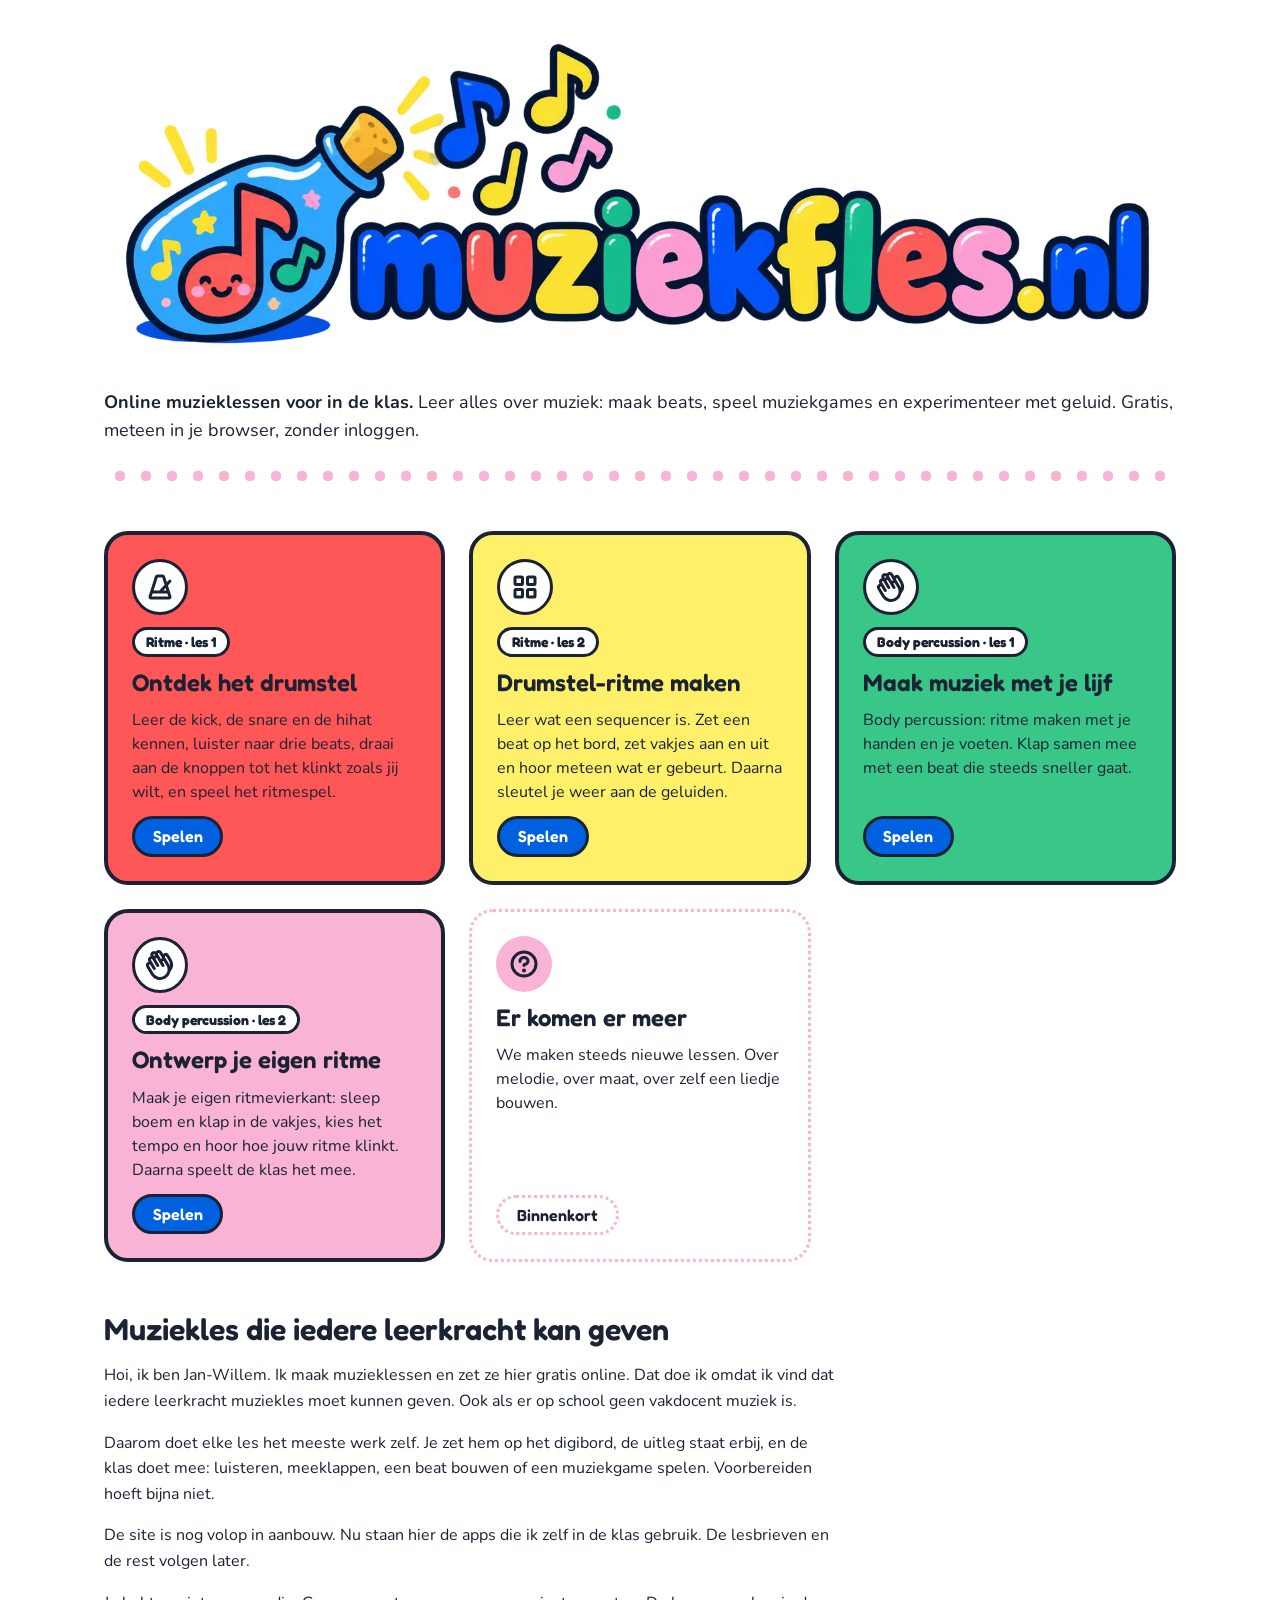
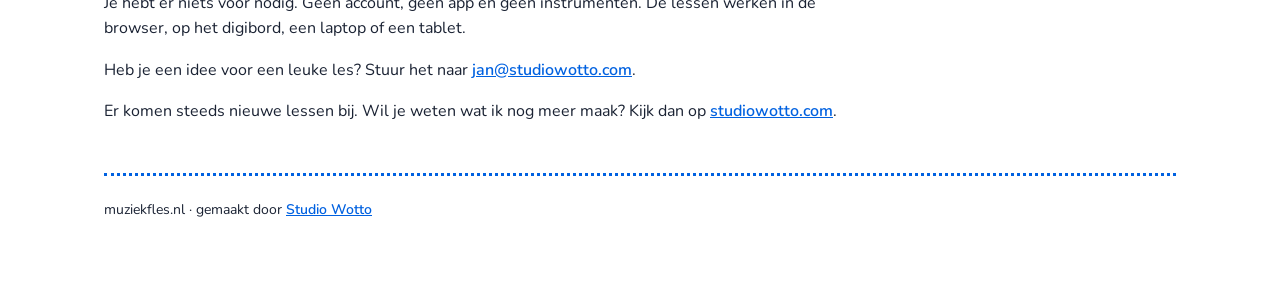
==== commit 75a77c7f: "🥁 Speel je eigen beat, en body percussion les 2: ontwerp je eigen ritme Ritme · les 2 - Onderaan een" ====
--- a/index.html
+++ b/index.html
@@ -72,7 +72,8 @@
       "itemListElement": [
         { "@type": "ListItem", "position": 1, "name": "Ontdek het drumstel", "url": "https://muziekfles.nl/les1-drums.html" },
         { "@type": "ListItem", "position": 2, "name": "Drumstel-ritme maken", "url": "https://muziekfles.nl/les2-drums.html" },
-        { "@type": "ListItem", "position": 3, "name": "Maak muziek met je lijf", "url": "https://muziekfles.nl/bodypercussion.html" }
+        { "@type": "ListItem", "position": 3, "name": "Maak muziek met je lijf", "url": "https://muziekfles.nl/bodypercussion.html" },
+        { "@type": "ListItem", "position": 4, "name": "Ontwerp je eigen ritme", "url": "https://muziekfles.nl/bodypercussion2.html" }
       ]
     }
   ]
@@ -123,6 +124,14 @@
       <span class="reeks">Body percussion · les 1</span>
       <h2>Maak muziek met je lijf</h2>
       <p class="tekst">Body percussion: ritme maken met je handen en je voeten. Klap samen mee met een beat die steeds sneller gaat.</p>
+      <span class="badge spelen">Spelen</span>
+    </a>
+
+    <a class="les klaar" href="bodypercussion2.html" style="--kleur: var(--bubblegum)">
+      <span class="icoon"><i class="ph-bold ph-hands-clapping" aria-hidden="true"></i></span>
+      <span class="reeks">Body percussion · les 2</span>
+      <h2>Ontwerp je eigen ritme</h2>
+      <p class="tekst">Maak je eigen ritmevierkant: sleep boem en klap in de vakjes, kies het tempo en hoor hoe jouw ritme klinkt. Daarna speelt de klas het mee.</p>
       <span class="badge spelen">Spelen</span>
     </a>
 
--- a/css/site.css
+++ b/css/site.css
@@ -796,6 +796,18 @@
   line-height: 1;
 }
 
+/* Kies je zelf veel hartjes (in de tweede ritmeles kan dat tot tien), dan
+   worden ze kleiner en gaan ze in twee rijtjes: tien onder elkaar is hoger dan
+   het veld. */
+.spel-hartjes.veel {
+  display: grid;
+  grid-template-columns: repeat(2, auto);
+  font-size: calc(var(--noot) * 0.6);
+}
+
+/* Hoeveel hartjes je wilt staat boven het veld, net als de graden in les 1. */
+.spel-levens { max-width: 420px; margin: 0 auto var(--space-4); }
+
 .spel-hartjes .heel { color: var(--koraal); }
 .spel-hartjes .kwijt { color: var(--ink); }
 
@@ -851,6 +863,7 @@
   }
   .spel-zij,
   .spel-hartjes { flex-direction: row; align-items: center; }
+  .spel-hartjes.veel { display: flex; flex-wrap: wrap; justify-content: center; }
   .spel-zij { gap: var(--space-3); }
   .spel-zij.links, .spel-zij.rechts { justify-self: center; }
   .spel-groot { font-size: var(--text-2xl); }
@@ -1658,3 +1671,213 @@
   font-weight: 700;
   line-height: 1.5;
 }
+
+/* ============================================================
+   Ontwerp je eigen ritme (body percussion les 2)
+   ============================================================ */
+
+/* Afspelen, tempo en leegmaken in een regel, net als boven de sequencer. */
+.ontwerp-knoppen {
+  display: flex;
+  align-items: flex-end;
+  gap: var(--space-4);
+}
+
+.ontwerp-knoppen .klap-schuif { flex: 1; min-width: 0; }
+
+/* Nu de knoppen om te slepen boven het vak staan, komt het bord meteen onder
+   het tempo; een beetje lucht ertussen. */
+.ontwerp .vierkant-bord { margin-top: var(--space-4); }
+
+/* De plaatjes om te slepen, in een rij boven het bord, met een regel uitleg
+   erboven. Even hoog als de gewone knoppen (Deel je ritme, Laad): het zijn
+   knoppen, en het bord is waar het om gaat. */
+.ow-tegels-uitleg {
+  margin: 0 0 var(--space-2);
+  font-family: var(--font-kop);
+  font-weight: 600;
+  text-align: center;
+}
+
+/* Over de hele breedte, net zo breed als het vak eronder: vijf gelijke kolommen
+   die meegroeien met het scherm. */
+.ow-tegels {
+  display: grid;
+  grid-template-columns: repeat(5, minmax(0, 1fr));
+  gap: var(--space-2);
+  margin-bottom: var(--space-4);
+}
+
+.ow-tegel,
+.ow-spook {
+  display: flex;
+  align-items: center;
+  justify-content: center;
+  gap: 2%;
+  aspect-ratio: 1.5;
+  padding: 6px;
+  color: var(--ink);
+  background: var(--wit);
+  border: 3px solid var(--ink);
+  border-radius: var(--radius-md);
+}
+
+/* Op een telefoon zo hoog als een gewone knop, op een groot scherm groeit hij
+   mee, tot hij het bord eronder niet meer overschreeuwt. */
+.ow-tegel {
+  width: 100%;
+  height: clamp(44px, 6.5vw, 84px);
+  aspect-ratio: auto;
+  cursor: grab;
+  /* Slepen met je vinger mag de bladzijde niet laten scrollen. */
+  touch-action: none;
+  user-select: none;
+  -webkit-user-select: none;
+  transition: transform 0.15s var(--bounce);
+}
+
+.ow-tegel:hover { transform: translateY(-2px); }
+.ow-tegel:focus-visible { outline: 4px solid var(--blauw); outline-offset: 3px; }
+
+/* De tegel die je met tikken hebt opgepakt. */
+.ow-tegel.gekozen { background: var(--zon); transform: translateY(-3px); }
+
+.ow-tegel img,
+.ow-spook img {
+  display: block;
+  width: auto;
+  height: 100%;
+  max-width: 100%;
+  object-fit: contain;
+  pointer-events: none;
+}
+
+.ow-tegel.dubbel img,
+.ow-spook.dubbel img { max-width: 48%; }
+
+
+/* Wat je vasthoudt, onder je vinger. Hij hangt met zijn midden aan de vinger
+   (de translate komt uit ontwerp.js) en vangt zelf geen aanrakingen, anders
+   ziet het loslaten het vakje eronder niet. */
+.ow-spook {
+  position: fixed;
+  left: 0;
+  top: 0;
+  z-index: 70;
+  width: 120px;
+  margin: -40px 0 0 -60px;
+  pointer-events: none;
+  opacity: 0.9;
+}
+
+/* De vakjes zijn knoppen: je kunt erop tikken en erop neerleggen. */
+.ow-vak {
+  font: inherit;
+  color: var(--ink);
+  cursor: pointer;
+  touch-action: none;
+  user-select: none;
+  -webkit-user-select: none;
+}
+
+.ow-vak:focus-visible { outline: 4px solid var(--blauw); outline-offset: 3px; }
+
+/* Het vakje waar je boven hangt met wat je sleept, en de vakjes als je een
+   tegel hebt opgepakt: daar kun je hem neerleggen. */
+.ow-vak.boven { background: var(--zon); }
+.ow-raster.kiezen .ow-vak:hover { background: var(--zon); }
+
+/* Het vakje dat je aan het verslepen bent is even leeg. */
+.ow-vak.weg img { opacity: 0.25; }
+
+/* Het vakje dat klinkt. */
+.ow-vak.aan { background: var(--zon); }
+
+/* Het bord knikt mee op elke tel (owKnik hier, knikVierkant in les 1). Vooraf
+   een eigen laag, zodat dat op een traag digibord niet elke tel opnieuw een
+   laag hoeft te maken. */
+.vierkant-raster { will-change: transform; }
+
+.ontwerp-na { margin-top: var(--space-5); }
+
+/* Delen, onder het vak met het bord: je eigen code, en een code invullen. */
+.ow-deel {
+  display: flex;
+  flex-wrap: wrap;
+  justify-content: space-between;
+  align-items: center;
+  gap: var(--space-4);
+  margin-top: var(--space-5);
+}
+
+.ow-deel-maken,
+.ow-deel-laden {
+  display: flex;
+  flex-wrap: wrap;
+  align-items: center;
+  gap: var(--space-3);
+}
+
+/* De code zelf: groot, zodat je hem van achter in de klas kunt overschrijven. */
+.ow-code {
+  display: flex;
+  align-items: center;
+  gap: var(--space-3);
+  margin: 0;
+  font-family: var(--font-kop);
+  font-weight: 600;
+  font-size: var(--text-base);
+}
+
+.ow-code[hidden] { display: none; }
+
+.ow-code b {
+  padding: 0.05em 0.4em;
+  font-size: var(--text-3xl);
+  font-weight: 700;
+  line-height: 1.1;
+  letter-spacing: 0.12em;
+  background: var(--zon);
+  border: 3px solid var(--ink);
+  border-radius: var(--radius-md);
+}
+
+.ow-deel-laden label {
+  font-family: var(--font-kop);
+  font-weight: 600;
+}
+
+.ow-deel-laden input {
+  width: 6.5em;
+  padding: 0.3em 0.5em;
+  font-family: var(--font-kop);
+  font-weight: 700;
+  font-size: var(--text-lg);
+  letter-spacing: 0.12em;
+  text-transform: uppercase;
+  color: var(--ink);
+  background: var(--wit);
+  border: 3px solid var(--ink);
+  border-radius: var(--radius-md);
+}
+
+.ow-deel-laden input:focus-visible { outline: 4px solid var(--blauw); outline-offset: 3px; }
+
+.ow-laadmelding {
+  flex-basis: 100%;
+  min-height: 1.5em;
+  margin: 0;
+  font-weight: 600;
+}
+
+@media (max-width: 720px) {
+  .ow-spook { width: 96px; margin: -32px 0 0 -48px; }
+  /* Op een telefoon passen vijf knoppen van 98 breed niet naast elkaar, en
+     worden ze groter dan de vakjes zelf. Iets smaller, dan blijft het een rij. */
+  .ow-tegels { gap: var(--space-1); }
+}
+
+@media (prefers-reduced-motion: reduce) {
+  .ow-tegel { transition: none; }
+  .ow-tegel:hover, .ow-tegel.gekozen { transform: none; }
+}
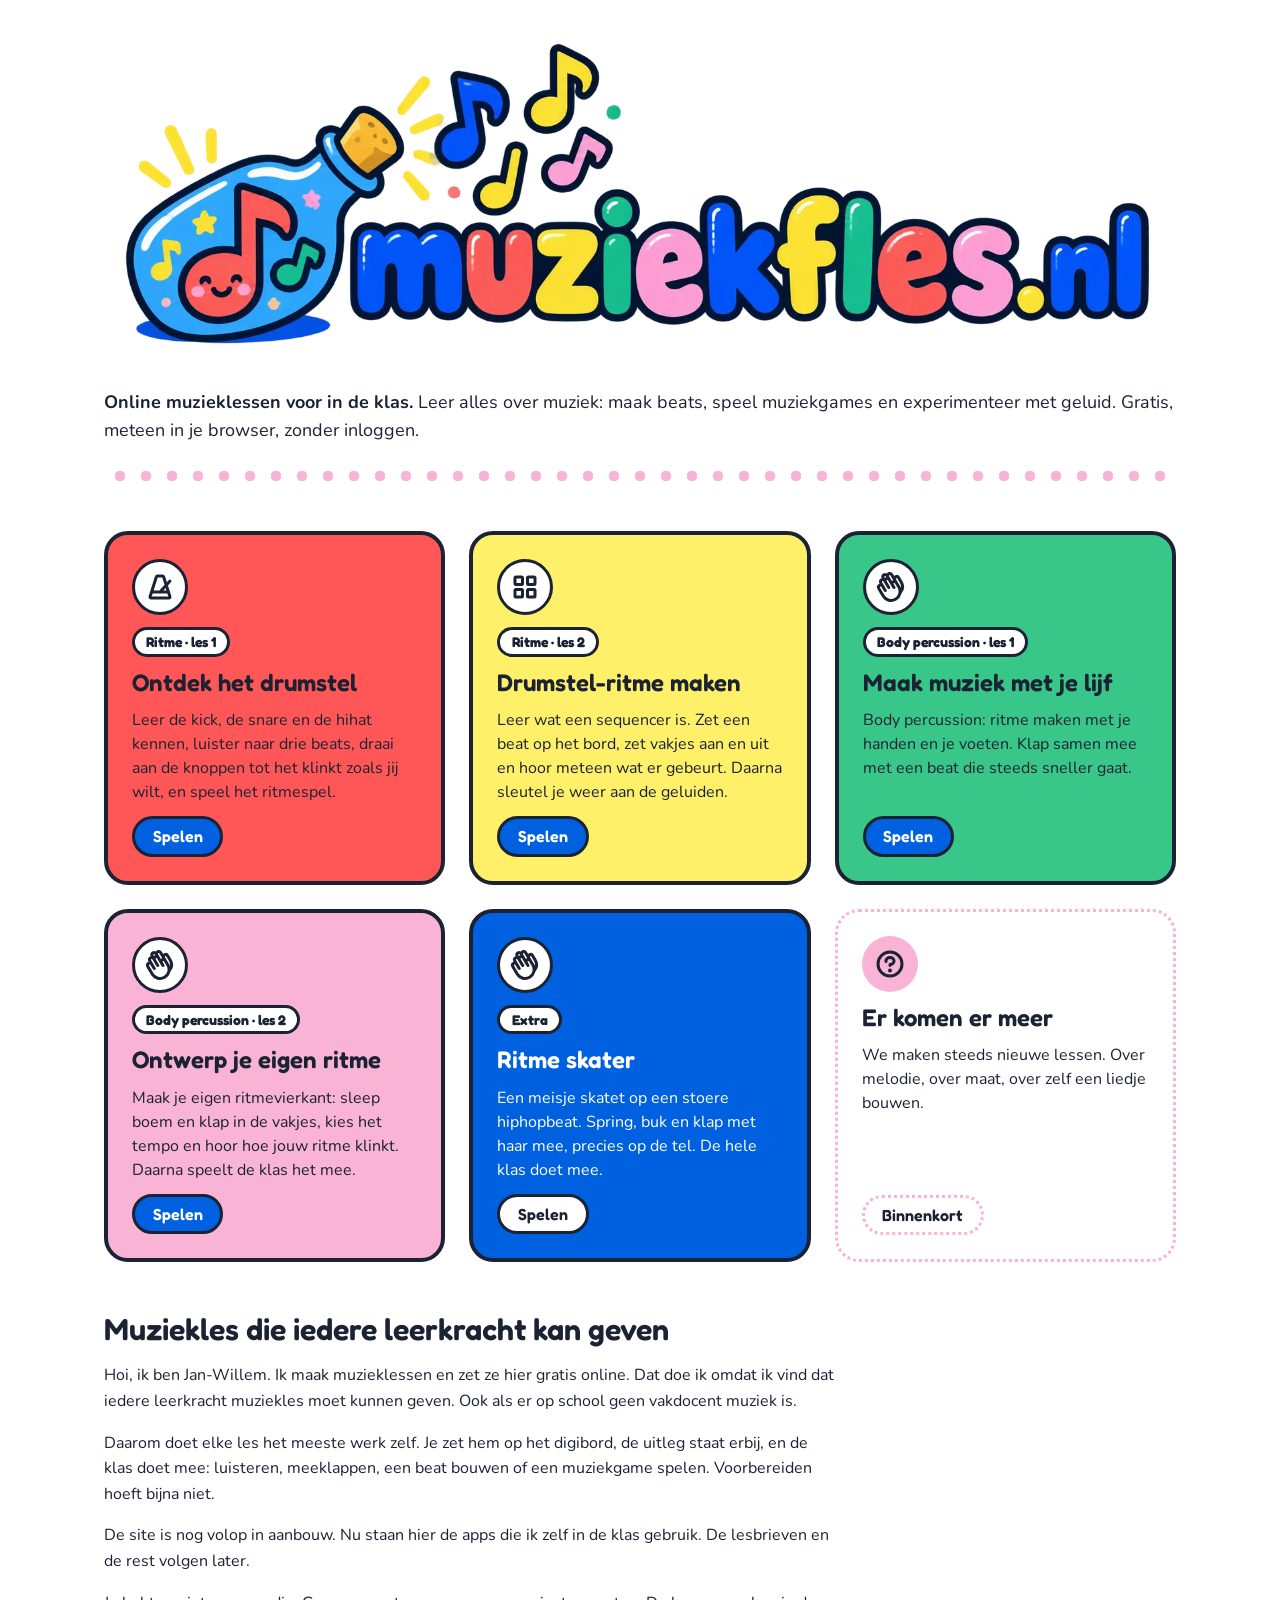
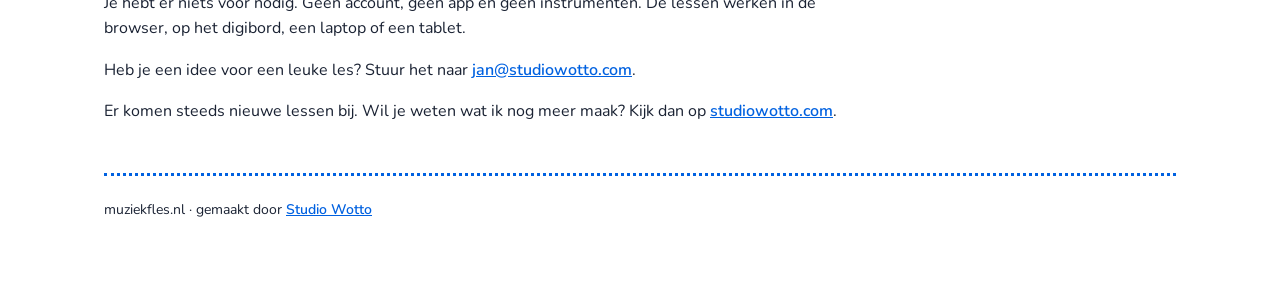
==== commit 272a386e: "🛹 Ritme skater: skate, spring, buk en klap op de maat, en de muziek loopt niet meer gek na wegklikke" ====
--- a/index.html
+++ b/index.html
@@ -73,7 +73,8 @@
         { "@type": "ListItem", "position": 1, "name": "Ontdek het drumstel", "url": "https://muziekfles.nl/les1-drums.html" },
         { "@type": "ListItem", "position": 2, "name": "Drumstel-ritme maken", "url": "https://muziekfles.nl/les2-drums.html" },
         { "@type": "ListItem", "position": 3, "name": "Maak muziek met je lijf", "url": "https://muziekfles.nl/bodypercussion.html" },
-        { "@type": "ListItem", "position": 4, "name": "Ontwerp je eigen ritme", "url": "https://muziekfles.nl/bodypercussion2.html" }
+        { "@type": "ListItem", "position": 4, "name": "Ontwerp je eigen ritme", "url": "https://muziekfles.nl/bodypercussion2.html" },
+        { "@type": "ListItem", "position": 5, "name": "Ritme skater", "url": "https://muziekfles.nl/ritmeskater.html" }
       ]
     }
   ]
@@ -135,6 +136,14 @@
       <span class="badge spelen">Spelen</span>
     </a>
 
+    <a class="les klaar op-blauw" href="ritmeskater.html" style="--kleur: var(--blauw)">
+      <span class="icoon"><i class="ph-bold ph-hands-clapping" aria-hidden="true"></i></span>
+      <span class="reeks">Extra</span>
+      <h2>Ritme skater</h2>
+      <p class="tekst">Een meisje skatet op een stoere hiphopbeat. Spring, buk en klap met haar mee, precies op de tel. De hele klas doet mee.</p>
+      <span class="badge spelen">Spelen</span>
+    </a>
+
     <div class="les binnenkort" style="--kleur: var(--bubblegum)">
       <span class="icoon"><i class="ph-bold ph-question" aria-hidden="true"></i></span>
       <h2>Er komen er meer</h2>
--- a/css/site.css
+++ b/css/site.css
@@ -446,6 +446,11 @@
 
 .les.klaar .icoon { background: var(--wit); border: 3px solid var(--ink); color: var(--ink); }
 .les.binnenkort .icoon { background: var(--kleur); color: var(--ink); }
+
+/* Een blauwe kaart: ink haalt op blauw te weinig contrast, dus de tekst wordt
+   wit. De blauwe speelknop zou erin wegvallen, die wordt wit met ink. */
+.les.op-blauw { color: var(--wit); }
+.les.op-blauw .badge.spelen { background: var(--wit); color: var(--ink); }
 
 .les h2 { margin: 0; font-size: var(--text-xl); line-height: 1.15; }
 .les p.tekst { margin: 0; line-height: 1.5; flex: 1; }
@@ -1881,3 +1886,168 @@
   .ow-tegel { transition: none; }
   .ow-tegel:hover, .ow-tegel.gekozen { transform: none; }
 }
+
+/* ============================================================
+   Ritme skater (extra les)
+   ============================================================ */
+
+/* De knoppen van de juf: dezelfde als bij klap mee, maar alles op één regel,
+   zodat het spel zelf zo hoog mogelijk op het scherm staat. Is het scherm te
+   smal, dan gaan de keuzes onder de schuifjes. */
+.rn-knoppen {
+  flex-direction: row;
+  flex-wrap: wrap;
+  align-items: flex-end;
+}
+
+.rn-knoppen .klap-schuifjes {
+  flex: 2 1 400px;
+  grid-template-columns: repeat(2, minmax(150px, 1fr));
+}
+
+.rn-knoppen .klap-keuzes {
+  flex: 1 1 330px;
+  grid-template-columns: repeat(3, 1fr);
+}
+
+/* Het vak: van opzij, zoals het dinospelletje. Een wit vlak met onderin de
+   grond, het meisje links, en alles komt van rechts. Via padding en niet via
+   aspect-ratio, want een ouder digibord kent die niet. */
+.rn-baan {
+  position: relative;
+  overflow: hidden;
+  /* Vooraf een eigen laag, want dit hele vak ademt mee op elke tel. */
+  will-change: transform;
+  height: 0;
+  padding-top: 36%;
+  background: var(--wit);
+  border: 4px solid var(--ink);
+  border-radius: var(--radius);
+}
+
+/* De grond: een dikke inktlijn, met daaronder een vlak in de kleur van de les. */
+.rn-baan::after {
+  content: "";
+  position: absolute;
+  left: 0;
+  right: 0;
+  top: 84%;
+  bottom: 0;
+  background: var(--blauw);
+  border-top: 5px solid var(--ink);
+}
+
+.rn-dingen {
+  position: absolute;
+  top: 0;
+  left: 0;
+  width: 100%;
+  height: 100%;
+  z-index: 1;
+}
+
+.rn-baan .klap-aftellen { z-index: 3; }
+
+/* Alles wat aankomt. De maat zet javascript erop, het schuiven gaat met een
+   transform vanaf de linkerbovenhoek. */
+.rn-ding {
+  position: absolute;
+  top: 0;
+  left: 0;
+  transform-origin: 0 0;
+  will-change: transform;
+}
+
+.rn-vorm {
+  position: relative;
+  width: 100%;
+  height: 100%;
+  box-sizing: border-box;
+}
+
+/* Het blok op de grond: springen. */
+.rn-spring .rn-vorm {
+  background: var(--koraal);
+  border: 4px solid var(--ink);
+  border-radius: 8px 8px 0 0;
+}
+
+/* De balk op hoofdhoogte: bukken. Hij hangt aan een touw van boven, zodat je
+   ziet dat je er niet overheen kunt. */
+.rn-buk .rn-vorm {
+  background: var(--zon);
+  border: 4px solid var(--ink);
+  border-radius: 8px;
+}
+
+.rn-buk .rn-vorm::before {
+  content: "";
+  position: absolute;
+  left: 50%;
+  bottom: 100%;
+  width: 4px;
+  height: 2000px;
+  margin-left: -2px;
+  background: var(--ink);
+}
+
+/* De klaphanden, dezelfde als bij klap mee. */
+.rn-ding svg {
+  display: block;
+  width: 100%;
+  height: 100%;
+  overflow: visible;
+}
+
+.rn-ding .vlak { fill: var(--blauw); }
+.rn-ding .lijn { fill: var(--ink); }
+
+/* De kleur zegt hoeveel klappen er in die ene tel zitten, net als bij klap mee:
+   blauw is een, groen twee, rood vier. */
+.rn-ding.aantal-2 .vlak { fill: var(--mint); }
+.rn-ding.aantal-4 .vlak { fill: var(--koraal); }
+
+/* Precies nu. Onderaan, want dit moet het van de kleuren hierboven winnen. */
+.rn-ding.raak .vlak { fill: var(--zon); }
+.rn-spring.raak .rn-vorm,
+.rn-buk.raak .rn-vorm { background: var(--mint); }
+
+/* Het meisje: één strook van vijf beeldjes als achtergrond. Javascript
+   schuift hem op naar het beeldje dat nu hoort (zie renner.js). */
+.rn-pop {
+  position: absolute;
+  top: 0;
+  left: 0;
+  z-index: 2;
+  will-change: transform;
+}
+
+/* Het beeldje zelf zit een laag dieper: het buitenste vak schuift en springt,
+   dit veert op de tel door de knieën, vanuit het board. */
+.rn-pop-beeld {
+  width: 100%;
+  height: 100%;
+  background: url("../img/renner-sprites.webp") 0 0 / 500% 100% no-repeat;
+  transform-origin: 50% 100%;
+  will-change: transform;
+}
+
+/* De sterretjes die uit een klap wegspringen. Ze draaien om het midden van de
+   handen, en schieten dan naar buiten. */
+.rn-ster {
+  position: absolute;
+  left: 50%;
+  top: 50%;
+  width: 8%;
+  height: 30%;
+  margin: -15% 0 0 -4%;
+  background: var(--zon);
+  border: 2px solid var(--ink);
+  border-radius: 999px;
+  transform-origin: 50% 150%;
+}
+
+/* Op een telefoon rechtop is het vak anders een streepje. */
+@media (max-width: 720px) {
+  .rn-baan { padding-top: 62%; }
+}
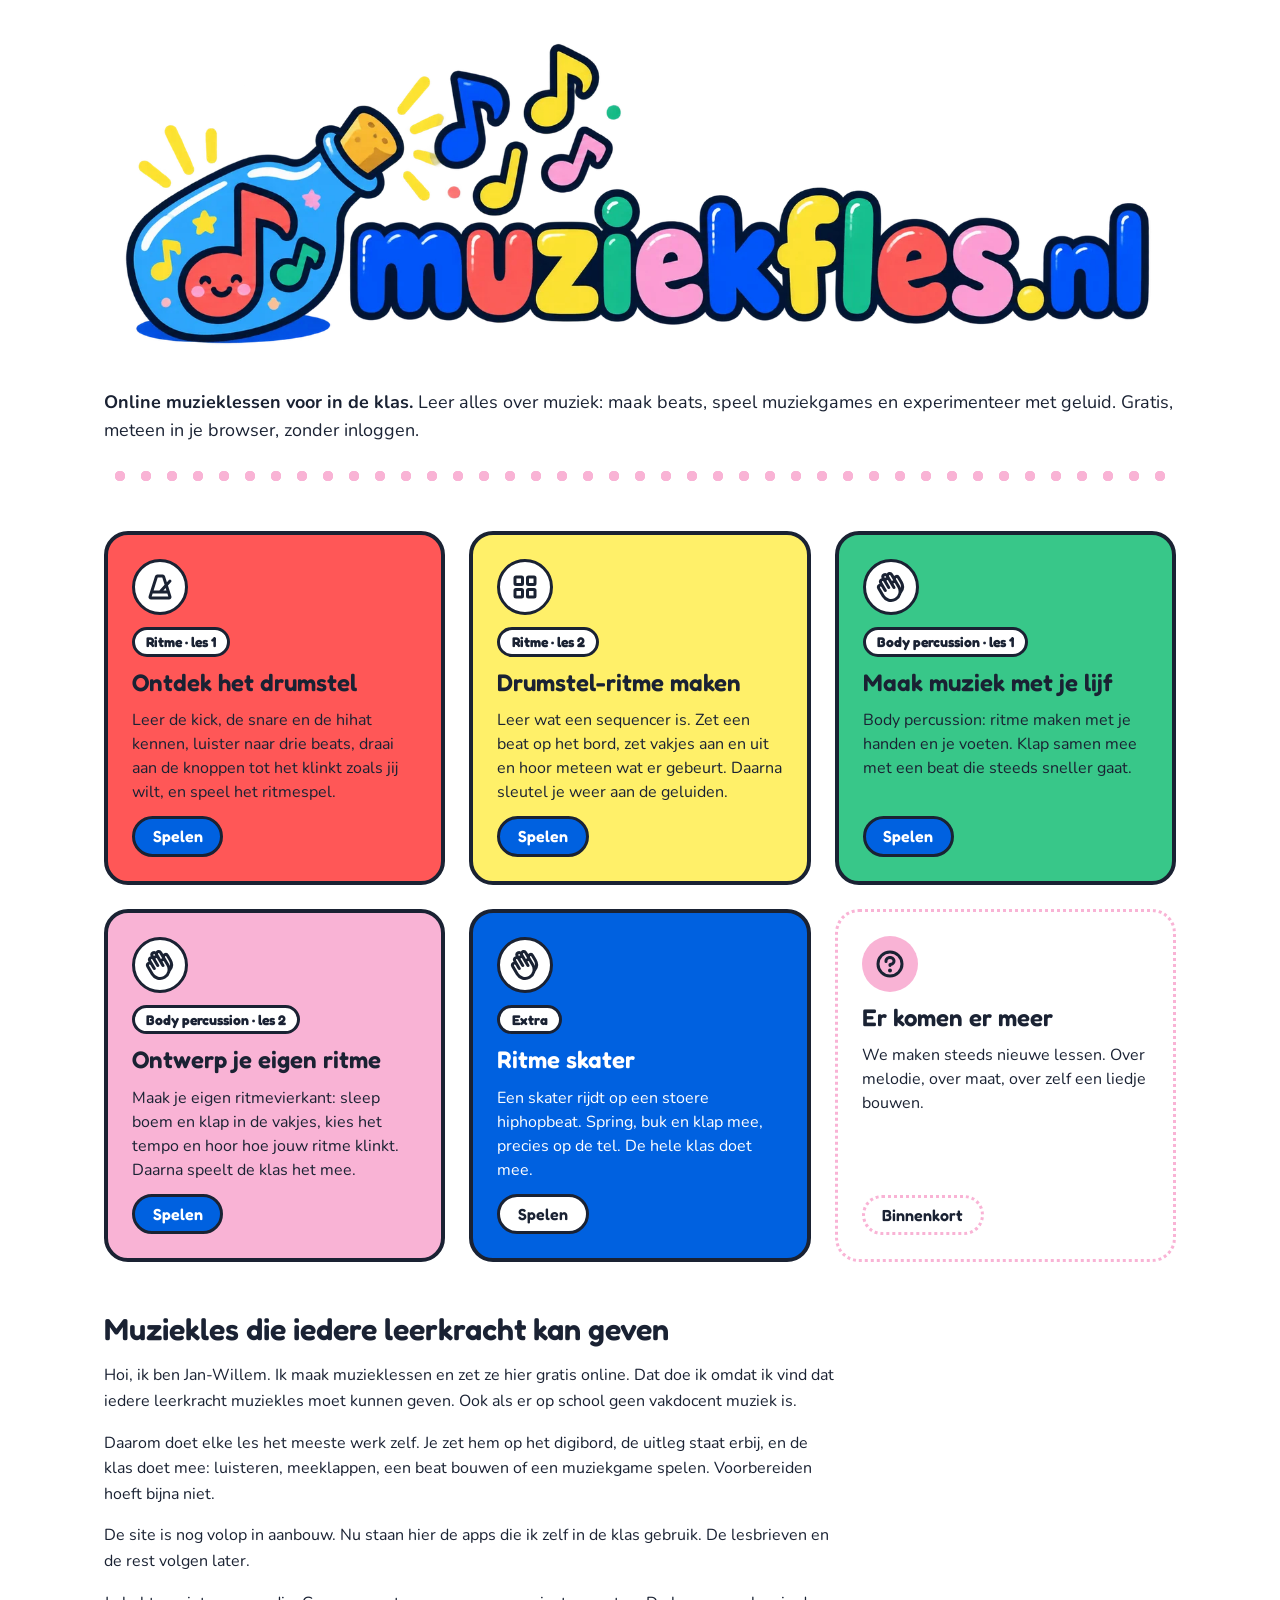
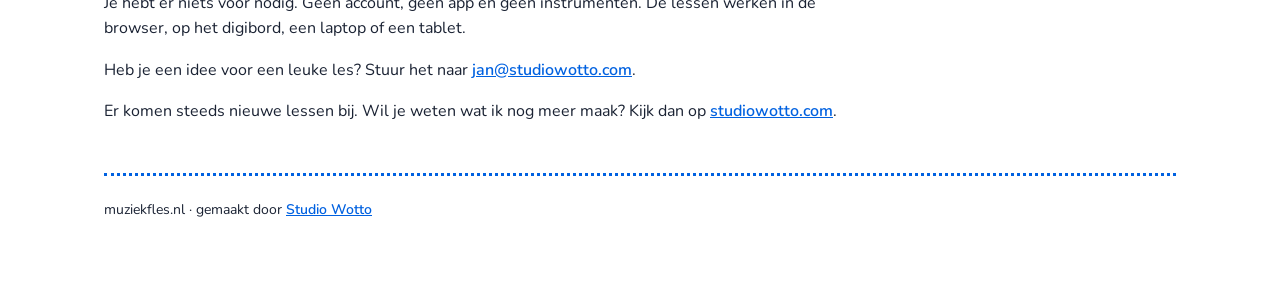
==== commit 43cb9295: "🛹 Ritme skater: een nieuwe skater in de huisstijl, meer beweging op de beat, en klappen tussendoor a" ====
--- a/index.html
+++ b/index.html
@@ -140,7 +140,7 @@
       <span class="icoon"><i class="ph-bold ph-hands-clapping" aria-hidden="true"></i></span>
       <span class="reeks">Extra</span>
       <h2>Ritme skater</h2>
-      <p class="tekst">Een meisje skatet op een stoere hiphopbeat. Spring, buk en klap met haar mee, precies op de tel. De hele klas doet mee.</p>
+      <p class="tekst">Een skater rijdt op een stoere hiphopbeat. Spring, buk en klap mee, precies op de tel. De hele klas doet mee.</p>
       <span class="badge spelen">Spelen</span>
     </a>
 
--- a/css/site.css
+++ b/css/site.css
@@ -1911,7 +1911,7 @@
 }
 
 /* Het vak: van opzij, zoals het dinospelletje. Een wit vlak met onderin de
-   grond, het meisje links, en alles komt van rechts. Via padding en niet via
+   grond, de skater links, en alles komt van rechts. Via padding en niet via
    aspect-ratio, want een ouder digibord kent die niet. */
 .rn-baan {
   position: relative;
@@ -2012,7 +2012,7 @@
 .rn-spring.raak .rn-vorm,
 .rn-buk.raak .rn-vorm { background: var(--mint); }
 
-/* Het meisje: één strook van vijf beeldjes als achtergrond. Javascript
+/* De skater: één strook van zes beeldjes als achtergrond. Javascript
    schuift hem op naar het beeldje dat nu hoort (zie renner.js). */
 .rn-pop {
   position: absolute;
@@ -2027,7 +2027,7 @@
 .rn-pop-beeld {
   width: 100%;
   height: 100%;
-  background: url("../img/renner-sprites.webp") 0 0 / 500% 100% no-repeat;
+  background: url("../img/renner-sprites.webp") 0 0 / 600% 100% no-repeat;
   transform-origin: 50% 100%;
   will-change: transform;
 }
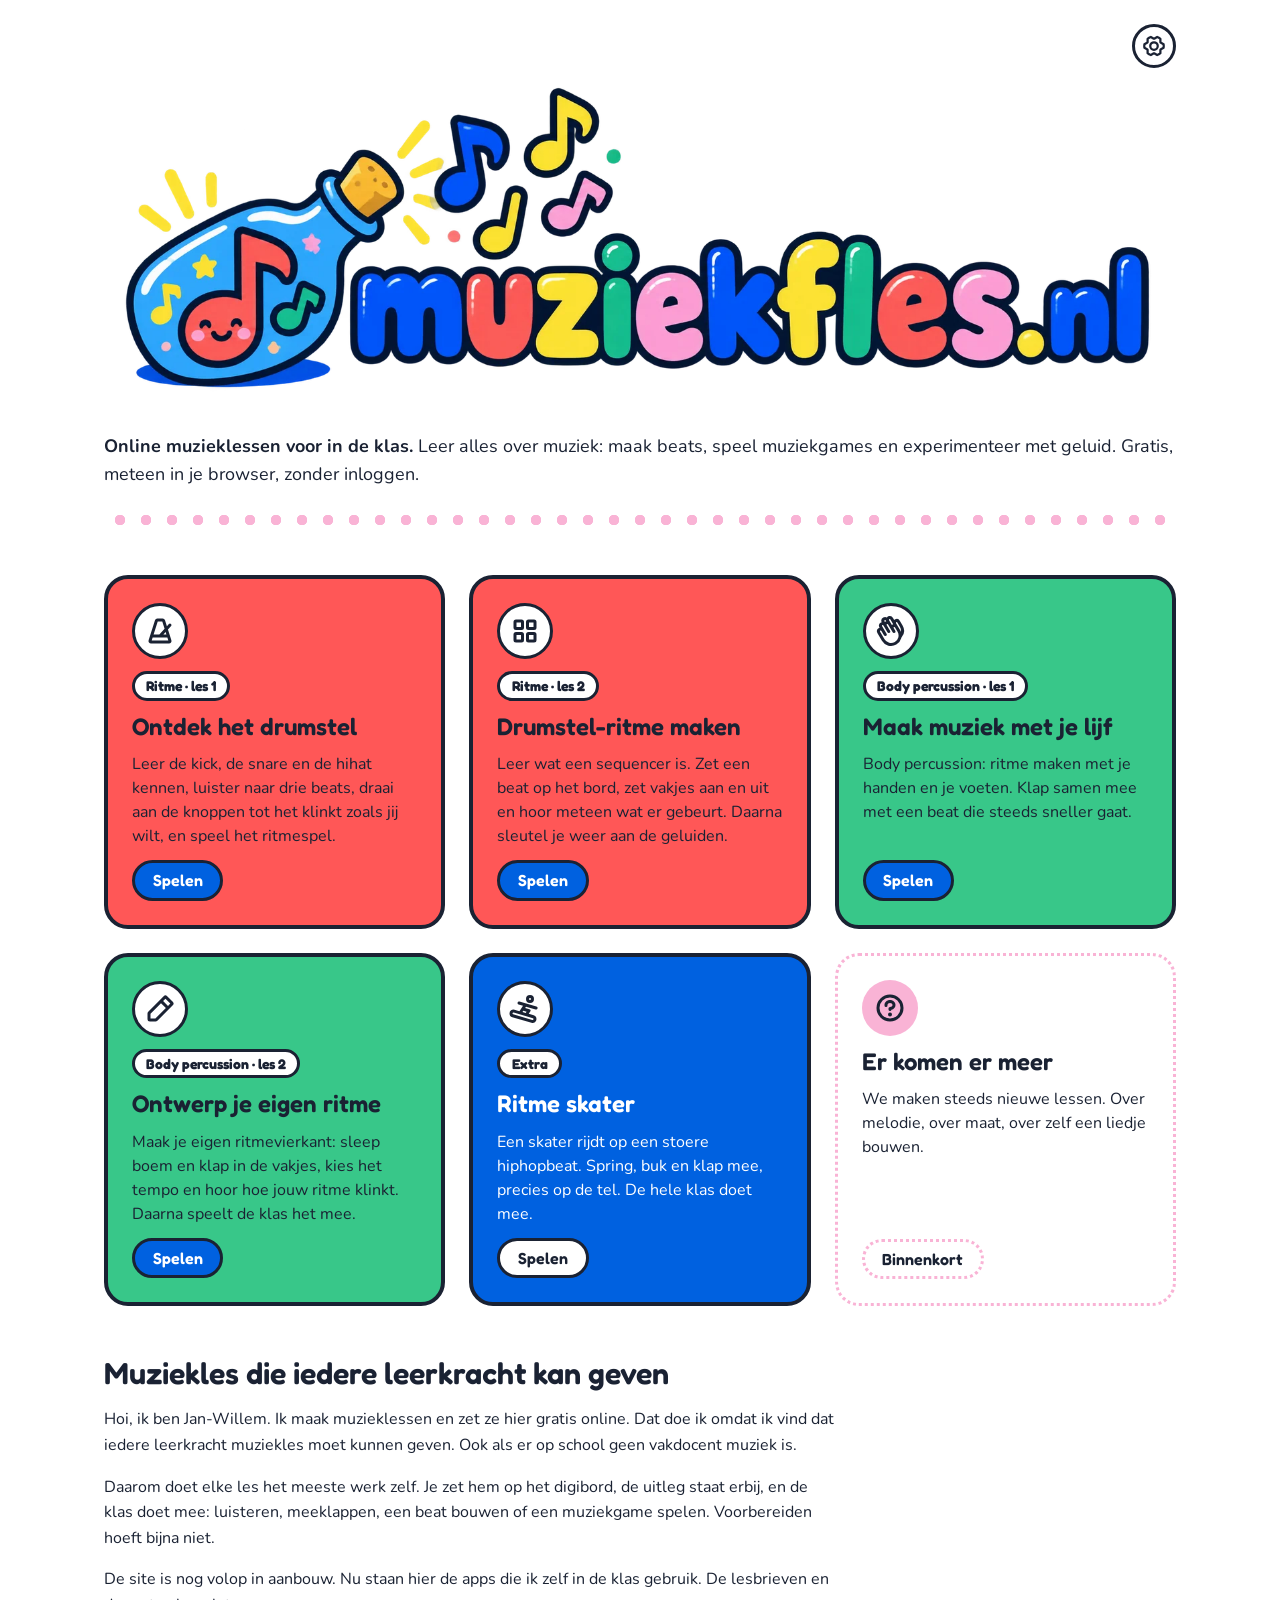
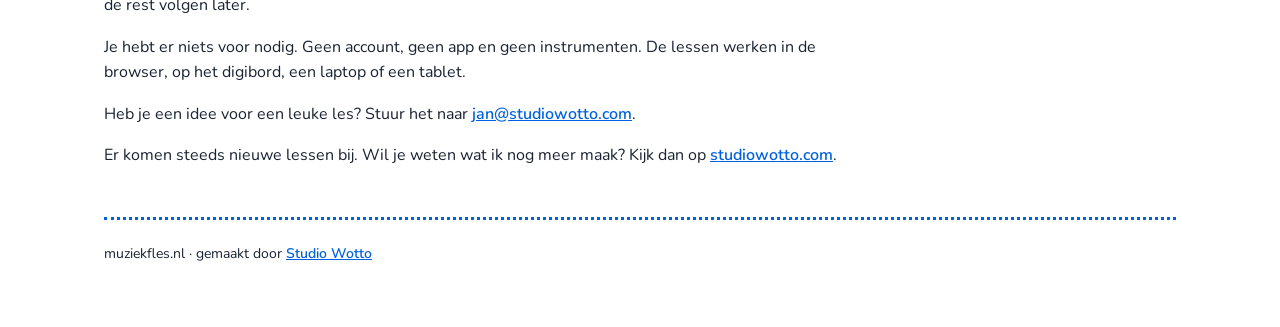
==== commit e20ca2e6: "👏 Klap mee alleen spelen met levels en hiscore, geluid dat achterloopt instellen, en alles netjes op" ====
--- a/index.html
+++ b/index.html
@@ -90,6 +90,40 @@
 
 <div class="wrap">
 
+  <!-- Het geluid: volume, en hoeveel het achterloopt. Zie instellingen.js. -->
+  <header class="topbar geluid-balk">
+    <button class="geluid-knop" type="button" data-geluid-knop
+            aria-expanded="false" aria-controls="geluid-menu" aria-label="Instellingen voor het geluid">
+      <i class="ph-bold ph-gear" aria-hidden="true"></i>
+    </button>
+    <div class="geluid-menu" id="geluid-menu" data-geluid-menu hidden>
+      <div class="geluid-menu-kop">
+        <h2>Geluid</h2>
+        <button class="geluid-dicht" type="button" data-geluid-dicht aria-label="Sluit">
+          <i class="ph-bold ph-x" aria-hidden="true"></i>
+        </button>
+      </div>
+      <div class="geluid-schuiven" data-geluid-schuiven></div>
+      <p>
+        <b>Loopt het geluid achter op het beeld?</b> Dat gebeurt met een
+        bluetooth-koptelefoon of -speaker, en soms met het geluid van het digibord.
+        Zet de vertraging dan hoger: de spellen laten het beeld net zoveel wachten,
+        zodat beeld en geluid weer samen lopen. Een bluetooth-koptelefoon
+        loopt meestal zo'n <b>200 ms</b> achter (tussen 150 en 250).
+      </p>
+      <div class="geluid-test">
+        <button class="knop klein" type="button" data-geluid-test aria-pressed="false">Test</button>
+        <span class="geluid-stip" data-geluid-stip aria-hidden="true"></span>
+        <span>Je hoort een metronoom en ziet de stip meekloppen. Schuif tot ze precies tegelijk gaan.</span>
+      </div>
+      <p class="geluid-tip">
+        Het allerbeste is een koptelefoon of speaker <b>met een draad</b>: die loopt
+        niet achter. Bij vinger drummen op de pads kan de vertraging niet worden
+        opgevangen, want je tik gaat pas weg als je tikt.
+      </p>
+    </div>
+  </header>
+
   <div class="hero">
     <h1 class="merkbeeld">
       <img src="img/muziekfles.webp" width="1600" height="533"
@@ -112,7 +146,7 @@
       <span class="badge spelen">Spelen</span>
     </a>
 
-    <a class="les klaar" href="les2-drums.html" style="--kleur: var(--zon)">
+    <a class="les klaar" href="les2-drums.html" style="--kleur: var(--koraal)">
       <span class="icoon"><i class="ph-bold ph-squares-four" aria-hidden="true"></i></span>
       <span class="reeks">Ritme · les 2</span>
       <h2>Drumstel-ritme maken</h2>
@@ -128,8 +162,8 @@
       <span class="badge spelen">Spelen</span>
     </a>
 
-    <a class="les klaar" href="bodypercussion2.html" style="--kleur: var(--bubblegum)">
-      <span class="icoon"><i class="ph-bold ph-hands-clapping" aria-hidden="true"></i></span>
+    <a class="les klaar" href="bodypercussion2.html" style="--kleur: var(--mint)">
+      <span class="icoon"><i class="ph-bold ph-pencil-simple" aria-hidden="true"></i></span>
       <span class="reeks">Body percussion · les 2</span>
       <h2>Ontwerp je eigen ritme</h2>
       <p class="tekst">Maak je eigen ritmevierkant: sleep boem en klap in de vakjes, kies het tempo en hoor hoe jouw ritme klinkt. Daarna speelt de klas het mee.</p>
@@ -137,7 +171,7 @@
     </a>
 
     <a class="les klaar op-blauw" href="ritmeskater.html" style="--kleur: var(--blauw)">
-      <span class="icoon"><i class="ph-bold ph-hands-clapping" aria-hidden="true"></i></span>
+      <span class="icoon"><i class="ph-bold ph-person-simple-snowboard" aria-hidden="true"></i></span>
       <span class="reeks">Extra</span>
       <h2>Ritme skater</h2>
       <p class="tekst">Een skater rijdt op een stoere hiphopbeat. Spring, buk en klap mee, precies op de tel. De hele klas doet mee.</p>
@@ -191,8 +225,9 @@
 
 </div>
 
+<script defer src="js/instellingen.js"></script>
+
 <!-- Cloudflare Web Analytics: telt bezoeken zonder cookies. -->
 <script defer src="https://static.cloudflareinsights.com/beacon.min.js" data-cf-beacon='{"token": "5dab1e3a930548d8b2e3a0ba0880f787"}'></script>
-
 </body>
 </html>
--- a/css/site.css
+++ b/css/site.css
@@ -54,6 +54,120 @@
   color: var(--ink);
   background: var(--wit);
   border: 2px solid var(--ink);
+}
+
+/* ---------- Het geluid, onder het tandwiel ---------- */
+
+/* Het tandwiel rechtsboven op de beginpagina. Het menu klapt eronder open, over
+   de bladzijde heen. */
+.geluid-balk {
+  position: relative;
+  justify-content: flex-end;
+  margin-bottom: 0;
+}
+
+.geluid-knop {
+  display: grid;
+  place-items: center;
+  width: 44px;
+  height: 44px;
+  padding: 0;
+  font-size: 24px;
+  color: var(--ink);
+  background: var(--wit);
+  border: 3px solid var(--ink);
+  border-radius: 50%;
+  cursor: pointer;
+  transition: transform 0.3s var(--bounce);
+}
+
+.geluid-knop:hover,
+.geluid-knop[aria-expanded="true"] { transform: rotate(45deg); }
+.geluid-knop:focus-visible { outline: 4px solid var(--blauw); outline-offset: 3px; }
+
+.geluid-menu {
+  position: absolute;
+  top: calc(100% + var(--space-2));
+  right: 0;
+  z-index: 20;
+  display: flex;
+  flex-direction: column;
+  gap: var(--space-3);
+  width: min(420px, calc(100vw - 2 * var(--gutter)));
+  box-sizing: border-box;
+  padding: var(--space-4);
+  font-size: var(--text-sm);
+  line-height: 1.45;
+  background: var(--wit);
+  border: 4px solid var(--ink);
+  border-radius: var(--radius);
+  box-shadow: 0 8px 0 rgba(26, 34, 51, 0.12);
+}
+
+.geluid-menu[hidden] { display: none; }
+.geluid-menu p { margin: 0; }
+
+.geluid-menu-kop {
+  display: flex;
+  align-items: center;
+  justify-content: space-between;
+}
+
+/* Het kruisje rechtsboven in het menu: rond, net als het tandwiel. */
+.geluid-dicht {
+  display: grid;
+  place-items: center;
+  width: 32px;
+  height: 32px;
+  padding: 0;
+  font-size: 16px;
+  color: var(--ink);
+  background: var(--wit);
+  border: 2px solid var(--ink);
+  border-radius: 50%;
+  cursor: pointer;
+  transition: transform 0.15s var(--bounce);
+}
+
+.geluid-dicht:hover { transform: rotate(90deg); }
+.geluid-dicht:focus-visible { outline: 3px solid var(--blauw); outline-offset: 2px; }
+
+.geluid-menu h2 {
+  margin: 0;
+  font-family: var(--font-kop);
+  font-size: var(--text-md);
+}
+
+.geluid-schuiven {
+  display: grid;
+  gap: var(--space-3);
+}
+
+.geluid-test {
+  display: flex;
+  align-items: center;
+  gap: var(--space-3);
+}
+
+.geluid-test .knop { flex: none; align-self: center; }
+
+.geluid-stip {
+  flex: none;
+  width: 22px;
+  height: 22px;
+  border: 3px solid var(--ink);
+  border-radius: 50%;
+  background: var(--wit);
+  /* Vooraf een eigen laag, want hij veert op elke tel. */
+  will-change: transform;
+}
+
+.geluid-stip.aan { background: var(--koraal); }
+
+.geluid-tip {
+  padding: var(--space-2) var(--space-3);
+  background: var(--zon);
+  border-radius: 12px;
 }
 
 /* ---------- Hero ---------- */
@@ -131,10 +245,16 @@
 /* ---------- Luisteren ---------- */
 
 /* Drie kaarten naast elkaar, en onder elkaar zodra ze niet meer passen. */
+/* De drie beats naast elkaar, en op een telefoon onder elkaar -- nooit twee
+   naast elkaar met de derde er alleen onder. */
 .beats {
   display: grid;
-  grid-template-columns: repeat(auto-fit, minmax(250px, 1fr));
+  grid-template-columns: repeat(3, minmax(0, 1fr));
   gap: var(--space-4);
+}
+
+@media (max-width: 520px) {
+  .beats { grid-template-columns: 1fr; }
 }
 
 .beat {
@@ -1165,7 +1285,15 @@
   font-size: var(--text-base);
 }
 
-.klap-schuif label b { font-variant-numeric: tabular-nums; }
+.klap-schuif label b { font-variant-numeric: tabular-nums; white-space: nowrap; }
+
+/* Past het label niet, dan wordt de naam afgekapt en blijft het getal staan. */
+.klap-schuif-naam {
+  min-width: 0;
+  overflow: hidden;
+  text-overflow: ellipsis;
+  white-space: nowrap;
+}
 /* De schuifjes van de kit krijgen hun knop als getekende vorm mee (--knop) en
    zijn te herkennen aan hun data-param. Alle andere schuiven -- het tempo van
    de klapoefening, het ritmebord en de sequencer -- krijgen een ronde blauwe. */
@@ -1216,7 +1344,6 @@
   font-size: var(--text-md);
 }
 
-.klap-keus-uitleg { font-size: var(--text-sm); line-height: 1.3; }
 
 /* De gekozen stand. Onderaan, want hij moet het van de uitgeschakelde stand
    hierboven winnen. */
@@ -1224,6 +1351,31 @@
 .klap-keus[aria-pressed="true"]:disabled {
   color: var(--wit);
   background: var(--blauw);
+}
+
+/* Schuifjes en keuzes op één regel, zodat het spel zelf zo hoog mogelijk op
+   het scherm staat. Is het scherm te smal, dan gaan de keuzes onder de
+   schuifjes. Klap mee en de ritme skater gebruiken dit allebei. */
+.klap-knoppen.op-een-regel {
+  flex-direction: row;
+  flex-wrap: wrap;
+  align-items: flex-end;
+}
+
+/* De schuifjes krijgen voorrang: elk minstens 190 pixels, zodat "Begintempo
+   140 bpm" er op één regel in past. Hoeveel schuifjes er zijn staat in de html
+   (--schuiven). Passen ze niet meer naast de keuzes, dan gaan de keuzes eronder
+   en hebben ze allebei de hele breedte. Op één regel groeien de schuifjes
+   harder mee dan de keuzes, want die hebben niet meer nodig dan hun woord. */
+.op-een-regel .klap-schuifjes {
+  --schuiven: 2;
+  flex: 4 1 calc(var(--schuiven) * 190px);
+  grid-template-columns: repeat(var(--schuiven), minmax(0, 1fr));
+}
+
+.op-een-regel .klap-keuzes {
+  flex: 1 1 330px;
+  grid-template-columns: repeat(3, 1fr);
 }
 
 /* De baan waarover de klapjes van rechts naar links komen. */
@@ -1280,6 +1432,13 @@
   will-change: transform;
 }
 
+/* Op de klap: een dichte rand in de kleur van het klapje -- blauw is een klap
+   per tel, groen twee, rood vier. */
+.klap-doel.raak { border-style: solid; }
+.klap-doel.raak.aantal-1 { border-color: var(--blauw); }
+.klap-doel.raak.aantal-2 { border-color: var(--mint); }
+.klap-doel.raak.aantal-4 { border-color: var(--koraal); }
+
 .klap-noten { position: absolute; inset: 0; }
 
 /* De maat zegt hetzelfde als de kleur: hoeveel klappen er in die tel zitten. Een
@@ -1356,6 +1515,165 @@
 /* De startknop rechts, zodat de cijfers links op hun plek blijven staan. */
 .klap-balk .knop { margin-left: auto; }
 
+/* ---------- Klassikaal of alleen (zie alleen.js) ---------- */
+
+/* De schakelaar klein rechts onder het vak. Een echte checkbox eronder, zodat
+   toetsenbord en schermlezer gewoon werken; de baan met het bolletje is alleen
+   de tekening ervan. */
+.schakel-rij {
+  display: flex;
+  justify-content: flex-end;
+  margin-top: var(--space-2);
+}
+
+.schakel {
+  position: relative;
+  display: inline-flex;
+  align-items: center;
+  gap: 6px;
+  font-family: var(--font-kop);
+  font-weight: 600;
+  font-size: var(--text-xs);
+  white-space: nowrap;
+  cursor: pointer;
+}
+
+.schakel input {
+  position: absolute;
+  opacity: 0;
+  width: 1px;
+  height: 1px;
+}
+
+.schakel-baan {
+  position: relative;
+  flex: none;
+  width: 34px;
+  height: 20px;
+  box-sizing: border-box;
+  background: var(--wit);
+  border: 2px solid var(--ink);
+  border-radius: var(--radius-pill);
+  transition: background 0.2s ease;
+}
+
+.schakel-baan::after {
+  content: "";
+  position: absolute;
+  top: 2px;
+  left: 2px;
+  width: 12px;
+  height: 12px;
+  background: var(--ink);
+  border-radius: 50%;
+  transition: transform 0.2s var(--bounce);
+}
+
+.schakel input:checked + .schakel-baan { background: var(--blauw); }
+.schakel input:checked + .schakel-baan::after { transform: translateX(14px); background: var(--wit); }
+.schakel input:focus-visible + .schakel-baan { outline: 3px solid var(--blauw); outline-offset: 2px; }
+.schakel input:disabled + .schakel-baan { opacity: 0.5; }
+
+/* De levels nemen de hele regel in, net als in de drumles. */
+.op-een-regel .alleen-niveaus { flex: 1 1 100%; }
+
+/* Wat bij de andere stand hoort is weg. Ook als het zelf een display heeft,
+   zoals de schuifjes en keuzes (grid). */
+.klapspel [hidden] { display: none !important; }
+
+/* Wat je niet op tijd raakte, schuift vaal door. */
+.klap-noot.gemist,
+.rn-ding.gemist { opacity: 0.35; filter: grayscale(1); }
+
+/* De uitslag na een beurt alleen, midden in de baan. Compact, want de baan van
+   klap mee is maar een hand hoog. Vangt geen klikken: Start staat eronder. */
+.alleen-uitslag {
+  position: absolute;
+  inset: 0;
+  z-index: 4;
+  display: grid;
+  place-content: center;
+  justify-items: center;
+  gap: var(--space-1);
+  padding: var(--space-2);
+  text-align: center;
+  background: rgba(255, 255, 255, 0.92);
+  pointer-events: none;
+}
+
+.alleen-uitslag[hidden] { display: none; }
+.alleen-uitslag h3 { margin: 0; font-size: var(--text-md); }
+.alleen-uitslag .kaart-cijfers { gap: 0 var(--space-6); margin: 0; }
+.alleen-uitslag .cijfer b { font-size: clamp(1.8rem, 5vw, 3rem); }
+.alleen-uitslag .cijfer.beste b { font-size: clamp(1.4rem, 3.5vw, 2.2rem); }
+.alleen-uitslag .cijfer small { font-size: 0.45em; }
+.alleen-uitslag p { margin: 0; font-size: var(--text-sm); }
+
+/* Perfect, Goed, Net, Naast of Mis: even naast de ring, net als in de drumles. */
+.alleen-oordeel {
+  position: absolute;
+  top: var(--space-2);
+  left: calc(var(--doel-x) + var(--klap));
+  z-index: 3;
+  min-height: 0;
+  pointer-events: none;
+}
+
+/* De balk onder de baan blijft altijd op één regel: de tel, het tempo, de maat
+   en de startknop horen bij elkaar. */
+.klap-balk .klap-label { white-space: nowrap; }
+
+/* Op een telefoon is er geen ruimte voor alles op één regel: dan komen de
+   schuifjes naast elkaar en de keuzes daaronder, elk op hun eigen regel. Alles
+   wordt een maat kleiner, en achter de getallen van de schuifjes valt de
+   eenheid weg -- die staat in het label er toch al bijna. */
+@media (max-width: 720px) {
+  .klapspel { padding: var(--space-3); gap: var(--space-3); }
+
+  .klap-knoppen.op-een-regel {
+    flex-direction: column;
+    align-items: stretch;
+    gap: var(--space-3);
+  }
+
+  .op-een-regel .klap-schuifjes {
+    flex: none;
+    gap: var(--space-3);
+  }
+
+  .op-een-regel .klap-keuzes { flex: none; }
+
+  .klapspel .klap-schuif label { font-size: var(--text-sm); white-space: nowrap; }
+  .klapspel .klap-schuif .eenheid { display: none; }
+  .klapspel .klap-keus { padding: 0.45em var(--space-2); }
+  .klapspel .klap-keus-naam { font-size: var(--text-base); }
+
+  .klapspel .klap-balk { gap: var(--space-2); }
+  .klapspel .klap-tellen { gap: 6px; height: 14px; }
+  .klapspel .klap-tel { width: 14px; height: 14px; border-width: 2px; }
+  .klapspel .klap-label { font-size: var(--text-sm); }
+  .klapspel .klap-balk .knop { font-size: var(--text-md); padding: 0.45em 1.1em; }
+
+}
+
+/* Een smalle telefoon: nog een maat kleiner, zodat de startknop binnen het vak
+   blijft en drie schuifjes elk hun eigen label houden. */
+@media (max-width: 420px) {
+  .klapspel .klap-schuifjes { gap: var(--space-2); }
+  .klapspel .klap-schuif label { font-size: var(--text-xs); }
+  .klapspel .klap-tellen { gap: 4px; height: 12px; }
+  .klapspel .klap-tel { width: 12px; height: 12px; }
+  .klapspel .klap-label { font-size: var(--text-xs); }
+  .klapspel .klap-balk .knop { font-size: var(--text-base); padding: 0.45em 0.9em; }
+}
+
+@media (max-width: 340px) {
+  .klapspel .klap-balk { gap: 6px; }
+  .klapspel .klap-tellen { gap: 3px; height: 10px; }
+  .klapspel .klap-tel { width: 10px; height: 10px; }
+  .klapspel .klap-balk .knop { padding: 0.4em 0.7em; }
+}
+
 /* ============================================================
    De ritmevierkanten
    ============================================================ */
@@ -1433,14 +1751,30 @@
   .met-plaatje-beeld { width: 110px; }
 }
 
-/* Alles in een regel: de afspeelknop vooraan, het tempo op de halve breedte, en
-   daarnaast de twee menu's. Ze staan onderlangs uitgelijnd, zodat de knop en de
-   schuif op dezelfde lijn liggen ook al heeft de schuif een label boven zich. */
+/* Op een breed scherm alles in een regel: de afspeelknop vooraan, dan het
+   tempo, en daarnaast de twee menu's. Ze staan onderlangs uitgelijnd, zodat de
+   knop en de schuif op dezelfde lijn liggen ook al heeft de schuif een label
+   boven zich. De menu's moeten hun hele tekst kwijt kunnen ("Vierkant 1 · op de
+   tel", "boven naar beneden"), dus is het vak daar te smal voor, dan gaan ze
+   samen naar een tweede regel, en op een telefoon elk op een eigen regel. */
 .vierkant-instellingen {
   display: grid;
-  grid-template-columns: auto 2fr 1fr 1fr;
+  grid-template-columns: auto 1.4fr 1fr 1fr;
   gap: var(--space-4);
   align-items: end;
+}
+
+@media (max-width: 1150px) {
+  .vierkant-instellingen { grid-template-columns: auto 1fr 1fr; }
+  .vierkant-instellingen > :nth-child(2) { grid-column: 2 / 4; }
+  .vierkant-instellingen > :nth-child(3) { grid-column: 1 / 3; }
+}
+
+@media (max-width: 520px) {
+  .vierkant-instellingen { grid-template-columns: auto 1fr; gap: var(--space-3); }
+  .vierkant-instellingen > :nth-child(2) { grid-column: 2; }
+  .vierkant-instellingen > :nth-child(3),
+  .vierkant-instellingen > :nth-child(4) { grid-column: 1 / 3; }
 }
 
 .speelknop {
@@ -1491,7 +1825,6 @@
 .vierkant-menu:disabled { cursor: default; opacity: 0.6; }
 
 @media (max-width: 720px) {
-  .vierkant-instellingen { grid-template-columns: auto 1fr; }
   .speelknop { width: 48px; height: 48px; }
 }
 
@@ -1891,25 +2224,6 @@
    Ritme skater (extra les)
    ============================================================ */
 
-/* De knoppen van de juf: dezelfde als bij klap mee, maar alles op één regel,
-   zodat het spel zelf zo hoog mogelijk op het scherm staat. Is het scherm te
-   smal, dan gaan de keuzes onder de schuifjes. */
-.rn-knoppen {
-  flex-direction: row;
-  flex-wrap: wrap;
-  align-items: flex-end;
-}
-
-.rn-knoppen .klap-schuifjes {
-  flex: 2 1 400px;
-  grid-template-columns: repeat(2, minmax(150px, 1fr));
-}
-
-.rn-knoppen .klap-keuzes {
-  flex: 1 1 330px;
-  grid-template-columns: repeat(3, 1fr);
-}
-
 /* Het vak: van opzij, zoals het dinospelletje. Een wit vlak met onderin de
    grond, de skater links, en alles komt van rechts. Via padding en niet via
    aspect-ratio, want een ouder digibord kent die niet. */
@@ -1918,8 +2232,10 @@
   overflow: hidden;
   /* Vooraf een eigen laag, want dit hele vak ademt mee op elke tel. */
   will-change: transform;
+  /* Hoogte gedeeld door breedte. Het rondje voor de klapjes rekent ermee. */
+  --verhouding: 0.36;
   height: 0;
-  padding-top: 36%;
+  padding-top: calc(var(--verhouding) * 100%);
   background: var(--wit);
   border: 4px solid var(--ink);
   border-radius: var(--radius);
@@ -1948,6 +2264,43 @@
 
 .rn-baan .klap-aftellen { z-index: 3; }
 
+/* Het rondje boven haar hoofd: daar staan de klaphanden als je moet klappen,
+   net als de ring bij klap mee. Een beetje doorzichtig en helemaal achteraan,
+   zodat het niet in de weg zit, en alleen te zien als er een klap vlak bij haar is
+   (renner.js zet dan .aan). De maten volgen renner.js: ze staat op 18% van de breedte, de grond
+   op 84%, haar vakje is 52% van de hoogte en de handen hangen 104 tot 132
+   honderdsten daarvan boven de grond. Het rondje is 32 honderdsten breed. */
+.rn-doel {
+  --doorsnee: calc(0.52 * 32%);
+  position: absolute;
+  left: calc(18% - var(--verhouding) * var(--doorsnee) / 2);
+  top: calc(84% - 0.52 * 118% - var(--doorsnee) / 2);
+  width: calc(var(--verhouding) * var(--doorsnee));
+  height: var(--doorsnee);
+  box-sizing: border-box;
+  border: 4px dashed var(--ink);
+  border-radius: 50%;
+  background: var(--wit);
+  z-index: 0;
+  opacity: 0;
+  transition: opacity 0.15s ease;
+}
+
+.rn-doel.aan { opacity: 1; }
+
+/* Op de klap: helemaal te zien, met een dichte rand in de kleur van het
+   klapje -- blauw is een klap per tel, groen twee, rood vier. Meteen aan,
+   zonder overgang, en daarna zakt hij met de gewone overgang terug. */
+.rn-doel.raak {
+  opacity: 1;
+  border-style: solid;
+  transition: none;
+}
+
+.rn-doel.raak.aantal-1 { border-color: var(--blauw); }
+.rn-doel.raak.aantal-2 { border-color: var(--mint); }
+.rn-doel.raak.aantal-4 { border-color: var(--koraal); }
+
 /* Alles wat aankomt. De maat zet javascript erop, het schuiven gaat met een
    transform vanaf de linkerbovenhoek. */
 .rn-ding {
@@ -2034,7 +2387,7 @@
 
 /* De sterretjes die uit een klap wegspringen. Ze draaien om het midden van de
    handen, en schieten dan naar buiten. */
-.rn-ster {
+.klap-ster {
   position: absolute;
   left: 50%;
   top: 50%;
@@ -2049,5 +2402,5 @@
 
 /* Op een telefoon rechtop is het vak anders een streepje. */
 @media (max-width: 720px) {
-  .rn-baan { padding-top: 62%; }
-}
+  .rn-baan { --verhouding: 0.62; }
+}
--- a/css/iconen.css
+++ b/css/iconen.css
@@ -1,4 +1,4 @@
-/* De zeven Phosphor-iconen (bold) die de site gebruikt, als masker in plaats van
+/* De elf Phosphor-iconen (bold) die de site gebruikt, als masker in plaats van
    als lettertype. Dat scheelt een stylesheet en een font van een andere server.
    Het icoon neemt de tekstkleur over, net als eerst. Komt er een icoon bij: haal
    de svg van phosphoricons.com en zet hem er hier als regel onder. */
@@ -21,3 +21,7 @@
 .ph-question { --icoon: url("data:image/svg+xml,%3Csvg xmlns='http://www.w3.org/2000/svg' viewBox='0 0 256 256'%3E%3Cpath d='M144,180a16,16,0,1,1-16-16A16,16,0,0,1,144,180Zm92-52A108,108,0,1,1,128,20,108.12,108.12,0,0,1,236,128Zm-24,0a84,84,0,1,0-84,84A84.09,84.09,0,0,0,212,128ZM128,64c-24.26,0-44,17.94-44,40v4a12,12,0,0,0,24,0v-4c0-8.82,9-16,20-16s20,7.18,20,16-9,16-20,16a12,12,0,0,0-12,12v8a12,12,0,0,0,23.73,2.56C158.31,137.88,172,122.37,172,104,172,81.94,152.26,64,128,64Z'/%3E%3C/svg%3E"); }
 .ph-heart { --icoon: url("data:image/svg+xml,%3Csvg xmlns='http://www.w3.org/2000/svg' viewBox='0 0 256 256'%3E%3Cpath d='M178,36c-20.09,0-37.92,7.93-50,21.56C115.92,43.93,98.09,36,78,36a66.08,66.08,0,0,0-66,66c0,72.34,105.81,130.14,110.31,132.57a12,12,0,0,0,11.38,0C138.19,232.14,244,174.34,244,102A66.08,66.08,0,0,0,178,36Zm-5.49,142.36A328.69,328.69,0,0,1,128,210.16a328.69,328.69,0,0,1-44.51-31.8C61.82,159.77,36,131.42,36,102A42,42,0,0,1,78,60c17.8,0,32.7,9.4,38.89,24.54a12,12,0,0,0,22.22,0C145.3,69.4,160.2,60,178,60a42,42,0,0,1,42,42C220,131.42,194.18,159.77,172.51,178.36Z'/%3E%3C/svg%3E"); }
 .ph-heart-break { --icoon: url("data:image/svg+xml,%3Csvg xmlns='http://www.w3.org/2000/svg' viewBox='0 0 256 256'%3E%3Cpath d='M178,36a65.6,65.6,0,0,0-46.67,19.33L128,58.66l-3.33-3.33A66,66,0,0,0,12,102c0,72.34,105.81,130.14,110.31,132.57a12,12,0,0,0,11.38,0C138.19,232.14,244,174.34,244,102A66.08,66.08,0,0,0,178,36Zm-5.49,142.36A328.69,328.69,0,0,1,128,210.16a328.69,328.69,0,0,1-44.51-31.8C61.82,159.77,36,131.42,36,102a42,42,0,0,1,71.7-29.7L111,75.63l-7.52,7.52a12,12,0,0,0,0,17l21.7,21.7-13.7,13.69a12,12,0,1,0,17,17l22.18-22.19a12,12,0,0,0,0-17L129,91.63,148.3,72.3A42,42,0,0,1,220,102C220,131.42,194.18,159.77,172.51,178.36Z'/%3E%3C/svg%3E"); }
+.ph-gear { --icoon: url("data:image/svg+xml,%3Csvg xmlns='http://www.w3.org/2000/svg' viewBox='0 0 256 256'%3E%3Cpath d='M128,76a52,52,0,1,0,52,52A52.06,52.06,0,0,0,128,76Zm0,80a28,28,0,1,1,28-28A28,28,0,0,1,128,156Zm113.86-49.57A12,12,0,0,0,236,98.34L208.21,82.49l-.11-31.31a12,12,0,0,0-4.25-9.12,116,116,0,0,0-38-21.41,12,12,0,0,0-9.68.89L128,37.27,99.83,21.53a12,12,0,0,0-9.7-.9,116.06,116.06,0,0,0-38,21.47,12,12,0,0,0-4.24,9.1l-.14,31.34L20,98.35a12,12,0,0,0-5.85,8.11,110.7,110.7,0,0,0,0,43.11A12,12,0,0,0,20,157.66l27.82,15.85.11,31.31a12,12,0,0,0,4.25,9.12,116,116,0,0,0,38,21.41,12,12,0,0,0,9.68-.89L128,218.73l28.14,15.74a12,12,0,0,0,9.7.9,116.06,116.06,0,0,0,38-21.47,12,12,0,0,0,4.24-9.1l.14-31.34,27.81-15.81a12,12,0,0,0,5.85-8.11A110.7,110.7,0,0,0,241.86,106.43Zm-22.63,33.18-26.88,15.28a11.94,11.94,0,0,0-4.55,4.59c-.54,1-1.11,1.93-1.7,2.88a12,12,0,0,0-1.83,6.31L184.13,199a91.83,91.83,0,0,1-21.07,11.87l-27.15-15.19a12,12,0,0,0-5.86-1.53h-.29c-1.14,0-2.3,0-3.44,0a12.08,12.08,0,0,0-6.14,1.51L93,210.82A92.27,92.27,0,0,1,71.88,199l-.11-30.24a12,12,0,0,0-1.83-6.32c-.58-.94-1.16-1.91-1.7-2.88A11.92,11.92,0,0,0,63.7,155L36.8,139.63a86.53,86.53,0,0,1,0-23.24l26.88-15.28a12,12,0,0,0,4.55-4.58c.54-1,1.11-1.94,1.7-2.89a12,12,0,0,0,1.83-6.31L71.87,57A91.83,91.83,0,0,1,92.94,45.17l27.15,15.19a11.92,11.92,0,0,0,6.15,1.52c1.14,0,2.3,0,3.44,0a12.08,12.08,0,0,0,6.14-1.51L163,45.18A92.27,92.27,0,0,1,184.12,57l.11,30.24a12,12,0,0,0,1.83,6.32c.58.94,1.16,1.91,1.7,2.88A11.92,11.92,0,0,0,192.3,101l26.9,15.33A86.53,86.53,0,0,1,219.23,139.61Z'/%3E%3C/svg%3E"); }
+.ph-person-simple-snowboard { --icoon: url("data:image/svg+xml,%3Csvg xmlns='http://www.w3.org/2000/svg' viewBox='0 0 256 256'%3E%3Cpath d='M168,80a32,32,0,1,0-32-32A32,32,0,0,0,168,80Zm0-40a8,8,0,1,1-8,8A8,8,0,0,1,168,40Zm51.38,68.48-136-40a12,12,0,0,0-6.77,23L112.25,102l-28.64,43L44,133.27a30.79,30.79,0,0,0-27.38,4.94A31.18,31.18,0,0,0,4,163.39,31.53,31.53,0,0,0,26.43,193.5h0L180,238.71a31.23,31.23,0,0,0,40-30.11,31.52,31.52,0,0,0-22.44-30.11l-39.74-11.7L170,148.68a12,12,0,0,0-6.62-18.21l-34.56-10,7.58-11.38,76.25,22.43a12,12,0,1,0,6.77-23ZM196,208.6a7.36,7.36,0,0,1-3,6,6.92,6.92,0,0,1-6.23,1.13L33.21,170.48A7.46,7.46,0,0,1,31,157.42a7,7,0,0,1,6.23-1.13l153.59,45.22A7.39,7.39,0,0,1,196,208.6ZM140.88,149l-7.2,10.73-26-7.64,7.1-10.64Z'/%3E%3C/svg%3E"); }
+.ph-pencil-simple { --icoon: url("data:image/svg+xml,%3Csvg xmlns='http://www.w3.org/2000/svg' viewBox='0 0 256 256'%3E%3Cpath d='M230.14,70.54,185.46,25.85a20,20,0,0,0-28.29,0L33.86,149.17A19.85,19.85,0,0,0,28,163.31V208a20,20,0,0,0,20,20H92.69a19.86,19.86,0,0,0,14.14-5.86L230.14,98.82a20,20,0,0,0,0-28.28ZM91,204H52V165l84-84,39,39ZM192,103,153,64l18.34-18.34,39,39Z'/%3E%3C/svg%3E"); }
+.ph-x { --icoon: url("data:image/svg+xml,%3Csvg xmlns='http://www.w3.org/2000/svg' viewBox='0 0 256 256'%3E%3Cpath d='M208.49,191.51a12,12,0,0,1-17,17L128,145,64.49,208.49a12,12,0,0,1-17-17L111,128,47.51,64.49a12,12,0,0,1,17-17L128,111l63.51-63.52a12,12,0,0,1,17,17L145,128Z'/%3E%3C/svg%3E"); }
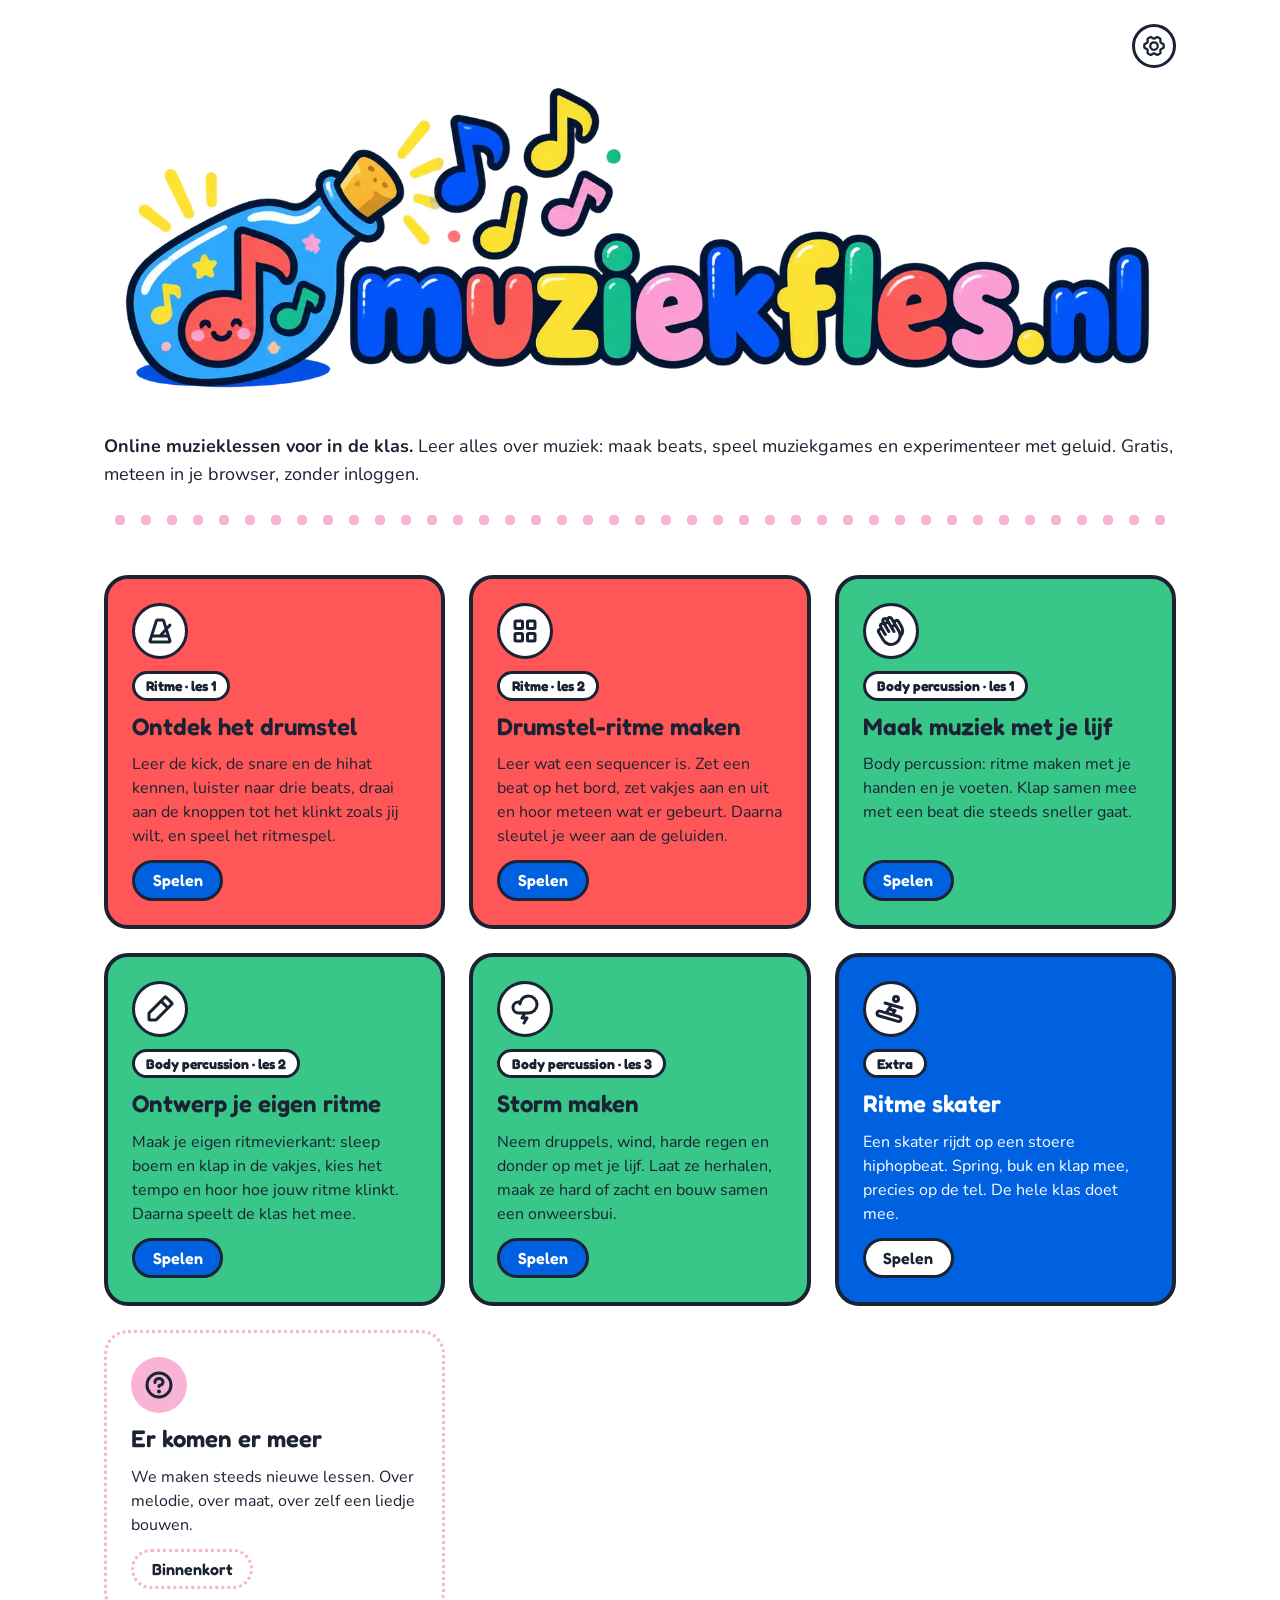
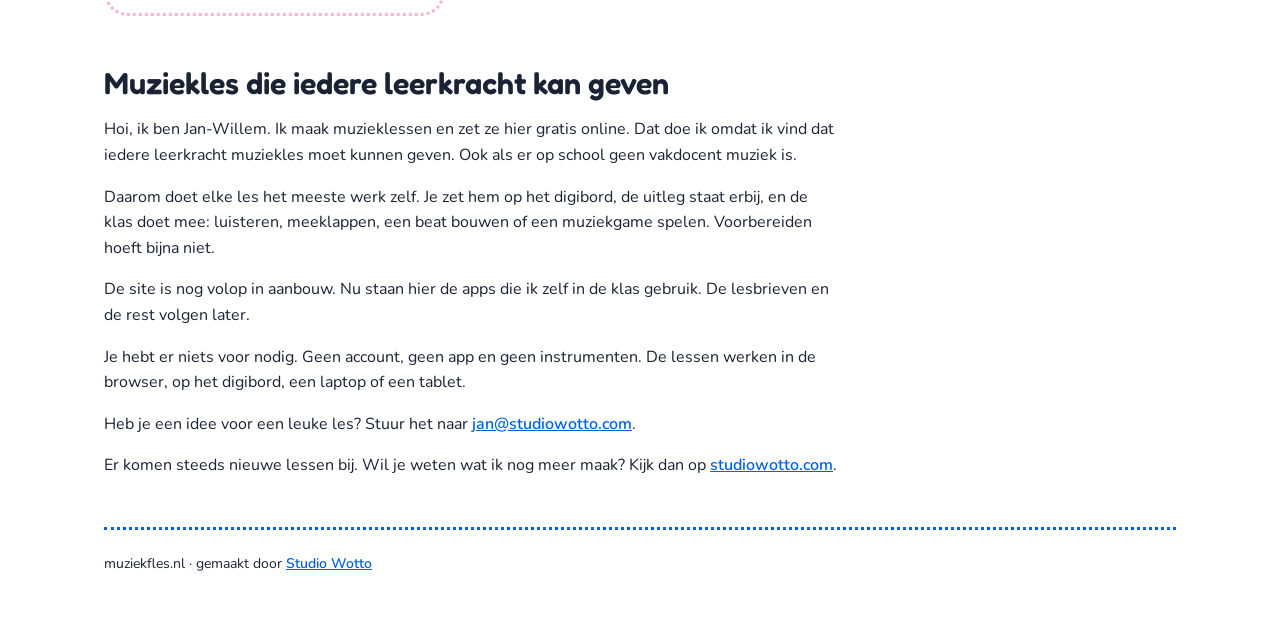
==== commit 166d5352: "⛈️ Body percussion les 3: storm maken met je eigen opnames Vier geluiden die de klas zelf opneemt (d" ====
--- a/index.html
+++ b/index.html
@@ -74,7 +74,8 @@
         { "@type": "ListItem", "position": 2, "name": "Drumstel-ritme maken", "url": "https://muziekfles.nl/les2-drums.html" },
         { "@type": "ListItem", "position": 3, "name": "Maak muziek met je lijf", "url": "https://muziekfles.nl/bodypercussion.html" },
         { "@type": "ListItem", "position": 4, "name": "Ontwerp je eigen ritme", "url": "https://muziekfles.nl/bodypercussion2.html" },
-        { "@type": "ListItem", "position": 5, "name": "Ritme skater", "url": "https://muziekfles.nl/ritmeskater.html" }
+        { "@type": "ListItem", "position": 5, "name": "Storm maken", "url": "https://muziekfles.nl/bodypercussion3.html" },
+        { "@type": "ListItem", "position": 6, "name": "Ritme skater", "url": "https://muziekfles.nl/ritmeskater.html" }
       ]
     }
   ]
@@ -170,6 +171,14 @@
       <span class="badge spelen">Spelen</span>
     </a>
 
+    <a class="les klaar" href="bodypercussion3.html" style="--kleur: var(--mint)">
+      <span class="icoon"><i class="ph-bold ph-cloud-lightning" aria-hidden="true"></i></span>
+      <span class="reeks">Body percussion · les 3</span>
+      <h2>Storm maken</h2>
+      <p class="tekst">Neem druppels, wind, harde regen en donder op met je lijf. Laat ze herhalen, maak ze hard of zacht en bouw samen een onweersbui.</p>
+      <span class="badge spelen">Spelen</span>
+    </a>
+
     <a class="les klaar op-blauw" href="ritmeskater.html" style="--kleur: var(--blauw)">
       <span class="icoon"><i class="ph-bold ph-person-simple-snowboard" aria-hidden="true"></i></span>
       <span class="reeks">Extra</span>
--- a/css/wotto.css
+++ b/css/wotto.css
@@ -130,7 +130,3 @@
   padding: 1.5rem;
 }
 
-@media (prefers-reduced-motion: reduce) {
-  .knop { transition: none; }
-  .knop:hover, .knop:active { transform: none; }
-}
--- a/css/site.css
+++ b/css/site.css
@@ -301,11 +301,6 @@
 
 .kitblok[hidden] { display: none; }
 
-@media (prefers-reduced-motion: reduce) {
-  .beat { transition: none; }
-  .beat:hover { transform: none; }
-}
-
 /* De foto van het hele drumstel. Erop klikken maakt hem groot, zodat je op het
    digibord de klas kunt laten raden hoe de onderdelen heten. */
 .drumstel-groot { margin: var(--space-5) 0 0; }
@@ -366,11 +361,6 @@
   cursor: zoom-out;
 }
 
-
-@media (prefers-reduced-motion: reduce) {
-  .vergroot img { transition: none; }
-  .vergroot:hover img { transform: none; }
-}
 
 /* De foto van het drumstel hoort bij de uitleg: hij laat zien wat de drie
    onderdelen zijn voordat je ze hoort. */
@@ -436,11 +426,6 @@
 
 /* Licht mee op zodra dat geluid klinkt, ook als je de foto of het pad aantikt. */
 .deel-titel.aan { transform: scale(1.08); }
-
-@media (prefers-reduced-motion: reduce) {
-  .deel-titel { transition: none; }
-  .deel-titel:hover { transform: none; }
-}
 
 .deel {
   /* Geen dubbeltik-zoom en geen wachttijd van 300 ms op een aanraakscherm;
@@ -492,16 +477,6 @@
    als je er midden in nog eens op tikt. */
 .deel:hover { transform: scale(1.03); }
 .deel:focus-visible { outline: 4px solid var(--blauw); outline-offset: 4px; }
-
-/* Zonder beweging blijft het opveren staan als sprong, want anders krijg je bij
-   het aantikken helemaal geen antwoord terug. */
-@media (prefers-reduced-motion: reduce) {
-  .deel { transition: none; }
-  .deel:hover { transform: none; }
-  /* Zonder beweging slaat de puls over, dus daar springt het plaatje even groot:
-     anders krijg je bij het aantikken helemaal geen antwoord terug. */
-  .deel.aan img { transform: scale(1.08); }
-}
 
 .drumstel figcaption {
   margin-top: var(--space-3);
@@ -871,11 +846,6 @@
   .deel { gap: var(--space-2); }
 }
 
-@media (prefers-reduced-motion: reduce) {
-  .niveau { transition: none; }
-  .niveau:hover:not(:disabled) { transform: none; }
-}
-
 /* Het speelveld: een smal rechtop scherm in het midden, met de cijfers links en
    rechts ernaast in plaats van erboven. */
 .spel-veld {
@@ -1217,10 +1187,6 @@
 .spel-oordeel[data-soort="mis"],
 .spel-oordeel[data-soort="naast"] { color: var(--koraal); }
 
-@media (prefers-reduced-motion: reduce) {
-  .noot.raak svg { animation: none; }
-}
-
 /* ---------- Over ---------- */
 
 /* Het verhaal onder de lessen op de voorpagina. Smal gehouden: het is leestekst,
@@ -1247,13 +1213,6 @@
 .voet a {
   color: var(--blauw);
   font-weight: 600;
-}
-
-/* ---------- Beweging uit ---------- */
-
-@media (prefers-reduced-motion: reduce) {
-  .les.klaar, .pad, .terug { transition: none; }
-  .les.klaar:hover, .les.klaar:active, .pad:hover, .pad.aan, .terug:hover { transform: none; }
 }
 
 /* ---------- Body percussion: klap mee ---------- */
@@ -1828,22 +1787,12 @@
   .speelknop { width: 48px; height: 48px; }
 }
 
-@media (prefers-reduced-motion: reduce) {
-  .speelknop { transition: none; }
-  .speelknop:hover { transform: none; }
-}
-
 @media (max-width: 720px) {
   .klap-baan { --klap: 46px; --doel-x: 64px; }
   .klap-tellen { gap: var(--space-2); height: 15px; }
   .klap-tel { width: 15px; height: 15px; border-width: 2px; }
   .vierkant-raster { gap: var(--space-1); }
   .vierkant-vak { border-width: 3px; padding: 4%; }
-}
-
-@media (prefers-reduced-motion: reduce) {
-  .klap-keus { transition: none; }
-  .klap-keus:hover:not(:disabled) { transform: none; }
 }
 
 /* ============================================================
@@ -1984,11 +1933,6 @@
   .stap { border-width: 2px; }
 }
 
-@media (prefers-reduced-motion: reduce) {
-  .stap { transition: none; }
-  .stap:hover { transform: none; }
-}
-
 /* De kit zonder de grote pads. In de tweede ritmeles is het bord al de plek
    om te spelen, dus boven de schuifjes staat alleen nog de naam als pilletje
    in de kleur van het geluid. Het is nog steeds het pad: erop tikken speelt
@@ -2213,11 +2157,6 @@
   /* Op een telefoon passen vijf knoppen van 98 breed niet naast elkaar, en
      worden ze groter dan de vakjes zelf. Iets smaller, dan blijft het een rij. */
   .ow-tegels { gap: var(--space-1); }
-}
-
-@media (prefers-reduced-motion: reduce) {
-  .ow-tegel { transition: none; }
-  .ow-tegel:hover, .ow-tegel.gekozen { transform: none; }
 }
 
 /* ============================================================
@@ -2404,3 +2343,520 @@
 @media (max-width: 720px) {
   .rn-baan { --verhouding: 0.62; }
 }
+
+/* ============================================================
+   Body percussion 3: storm maken
+   ============================================================ */
+
+/* Bovenaan de microfoon en alles tegelijk aan of uit. Op een smal scherm gaan
+   de twee knoppen onder de microfoon. */
+.storm-balk {
+  display: flex;
+  flex-wrap: wrap;
+  align-items: center;
+  justify-content: space-between;
+  gap: var(--space-3);
+}
+
+/* De microfoon: de keuze, de schakelaar, de meter en het mic-volume op een
+   rij. Is het smal, dan lopen ze door op een volgende regel. */
+.storm-mic {
+  display: flex;
+  flex: 1 1 auto;
+  flex-wrap: wrap;
+  align-items: center;
+  gap: var(--space-2) var(--space-3);
+  min-width: 0;
+}
+
+.storm-mic[hidden] { display: none; }
+
+/* De schakelaar iets groter dan elders: hier tik je hem op een bord aan. */
+.storm-mic-aan { font-size: var(--text-sm); gap: var(--space-2); }
+.storm-mic-aan .schakel-baan { width: 44px; height: 26px; border-width: 3px; }
+.storm-mic-aan .schakel-baan::after { top: 3px; left: 3px; width: 14px; height: 14px; }
+.storm-mic-aan input:checked + .schakel-baan::after { transform: translateX(18px); }
+
+/* De meter: een pilletje dat vol loopt met wat de microfoon hoort. */
+.storm-meter {
+  flex: 0 0 100px;
+  height: 18px;
+  overflow: hidden;
+  background: var(--wit);
+  border: 3px solid var(--ink);
+  border-radius: var(--radius-pill);
+}
+
+.storm-meter span {
+  display: block;
+  width: 0%;
+  height: 100%;
+  background: var(--mint);
+}
+
+.storm-mic:not(.aan) .storm-meter { border-style: dotted; }
+
+/* Het clip-lampje: rood als het geluid tegen de top komt. Het blijft even
+   branden, zodat je het ook ziet als het maar heel kort was. */
+.storm-clip {
+  flex: none;
+  width: 18px;
+  height: 18px;
+  margin-left: calc(var(--space-1) - var(--space-3));
+  background: var(--wit);
+  border: 3px solid var(--ink);
+  border-radius: 50%;
+}
+
+.storm-meter.clip + .storm-clip { background: var(--koraal); }
+.storm-mic:not(.aan) .storm-clip { border-style: dotted; }
+
+
+/* Het woord Microfoon staat er niet bij: het icoontje zegt het al. Het vakje
+   is smal en kapt een lange naam af; klik je erop, dan laat de lijst die
+   namen gewoon helemaal zien. */
+.storm-microfoon-naam { display: none; }
+
+.storm-microfoon {
+  display: flex;
+  flex: 0 1 auto;
+  align-items: center;
+  gap: var(--space-2);
+  min-width: 0;
+  max-width: 100%;
+  font-family: var(--font-kop);
+  font-weight: 600;
+}
+
+.storm-microfoon[hidden] { display: none; }
+.storm-microfoon .ph-bold { font-size: var(--text-xl); }
+
+/* Een gewone keuzelijst, in de vorm van een pilletje. 16 pixels, anders zoomt
+   een iPhone in zodra je erop tikt. */
+.storm-microfoon select {
+  flex: 0 1 auto;
+  min-width: 0;
+  max-width: 150px;
+  text-overflow: ellipsis;
+  font-family: var(--font-kop);
+  font-weight: 600;
+  font-size: var(--text-base);
+  color: var(--ink);
+  background: var(--wit);
+  border: 3px solid var(--ink);
+  border-radius: var(--radius-pill);
+  padding: 0.4em 0.8em;
+  cursor: pointer;
+}
+
+.storm-microfoon select:focus-visible { outline: 4px solid var(--blauw); outline-offset: 3px; }
+
+.storm-alles { display: flex; align-items: center; gap: var(--space-2); }
+.storm-alles .knop { display: inline-flex; align-items: center; justify-content: center; gap: var(--space-2); white-space: nowrap; }
+
+/* Op een telefoon in twee regels: boven de microfoon en de schakelaar,
+   daaronder de meter met het lampje en de drie knoppen. Reset is dan alleen
+   het icoontje, en het woordje Aan naast de schakelaar valt weg, zodat de
+   keuzelijst ruimte heeft. Het raster legt alles op zijn plek; de twee
+   groepjes doen daarvoor even niet mee als blok (display: contents). */
+@media (max-width: 700px) {
+  .storm-balk {
+    display: grid;
+    grid-template-columns: minmax(0, 1fr) 18px 44px 44px 44px;
+    align-items: center;
+    gap: var(--space-2);
+  }
+  .storm-mic,
+  .storm-alles { display: contents; }
+  .storm-microfoon { grid-column: 1 / 5; grid-row: 1; }
+  .storm-microfoon select { flex: 1 1 auto; max-width: none; padding-inline: 0.5em 0.3em; }
+  .storm-mic-aan { grid-column: 5; grid-row: 1; justify-self: end; }
+  .storm-mic-aan > span:last-child { display: none; }
+  .storm-meter { grid-column: 1; grid-row: 2; }
+  .storm-clip { grid-column: 2; grid-row: 2; margin-left: 0; }
+  [data-storm-alles="aan"] { grid-column: 3; grid-row: 2; }
+  [data-storm-alles="uit"] { grid-column: 4; grid-row: 2; }
+  .storm-alles [data-storm-reset] {
+    grid-column: 5;
+    grid-row: 2;
+    justify-content: center;
+    width: 44px;
+    height: 44px;
+    padding: 0;
+    border-radius: 50%;
+  }
+  .storm-alles [data-storm-reset] .storm-lang { display: none; }
+}
+
+.storm-melding {
+  margin: 0;
+  padding: var(--space-3) var(--space-4);
+  background: var(--zon);
+  border: 3px solid var(--ink);
+  border-radius: var(--radius-md);
+  line-height: 1.5;
+}
+
+.storm-melding[hidden] { display: none; }
+
+/* De golf van het gekozen geluid. De kop krijgt de kleur van dat geluid, zodat
+   je ziet bij welk kanaal hij hoort. */
+.storm-golf {
+  border: 4px solid var(--ink);
+  border-radius: var(--radius);
+  overflow: hidden;
+  background: var(--wit);
+}
+
+/* Nog niets opgenomen: gestippeld, want er is nog niets. */
+.storm-golf.leeg { border-style: dotted; }
+
+.storm-golf-kop {
+  display: flex;
+  flex-wrap: wrap;
+  align-items: baseline;
+  justify-content: space-between;
+  gap: var(--space-1) var(--space-4);
+  padding: var(--space-2) var(--space-4);
+  background: var(--kleur, var(--wit));
+  border-bottom: 4px solid var(--ink);
+  font-family: var(--font-kop);
+  font-weight: 600;
+}
+
+.storm-golf.op-blauw .storm-golf-kop { color: var(--wit); }
+
+.storm-golf-naam { font-size: var(--text-lg); font-weight: 700; }
+.storm-golf-tijd { font-size: var(--text-base); font-variant-numeric: tabular-nums; }
+
+/* Slepen over de golf is van de strepen, niet van de bladzijde. Aan de zijkant
+   wat ruimte, zodat een streep helemaal aan het begin of eind nog heel te zien
+   is en je hem kunt pakken. */
+.storm-golf-vlak {
+  position: relative;
+  height: clamp(66px, 8vw, 100px);
+  margin: 0 var(--space-5);
+  touch-action: none;
+  user-select: none;
+  -webkit-user-select: none;
+  cursor: ew-resize;
+}
+
+.storm-golf.leeg .storm-golf-vlak { cursor: default; }
+.storm-golf-vlak.midden { cursor: grab; }
+.storm-golf-vlak.schuift { cursor: grabbing; }
+
+.storm-golf-vlak canvas {
+  position: absolute;
+  top: 0;
+  left: 0;
+  width: 100%;
+  height: 100%;
+}
+
+.storm-leeg {
+  position: absolute;
+  top: 0;
+  right: 0;
+  bottom: 0;
+  left: 0;
+  display: flex;
+  align-items: center;
+  justify-content: center;
+  margin: 0;
+  padding: var(--space-4);
+  text-align: center;
+  font-family: var(--font-kop);
+  font-weight: 600;
+  font-size: var(--text-md);
+}
+
+.storm-leeg[hidden] { display: none; }
+
+/* Op een smal scherm is de golf laag; dan de tekst kleiner, zodat hij erin
+   past. */
+@media (max-width: 600px) {
+  .storm-leeg { padding: var(--space-1) var(--space-2); font-size: var(--text-sm); line-height: 1.25; }
+}
+
+/* Een streep is breder om te pakken dan hij eruitziet: de knop is 44 breed,
+   het zichtbare deel een lijn met een handvat in het midden. */
+.storm-greep {
+  position: absolute;
+  top: 0;
+  bottom: 0;
+  width: 44px;
+  margin-left: -22px;
+  padding: 0;
+  background: none;
+  border: none;
+  cursor: ew-resize;
+  touch-action: none;
+}
+
+.storm-greep[hidden] { display: none; }
+
+.storm-greep::before {
+  content: '';
+  position: absolute;
+  top: 0;
+  bottom: 0;
+  left: 50%;
+  width: 6px;
+  margin-left: -3px;
+  background: var(--ink);
+}
+
+.storm-greep span {
+  position: absolute;
+  top: 50%;
+  left: 50%;
+  width: 26px;
+  height: 46px;
+  margin: -23px 0 0 -13px;
+  background: var(--wit);
+  border: 4px solid var(--ink);
+  border-radius: var(--radius-pill);
+}
+
+.storm-greep:focus-visible { outline: none; }
+.storm-greep:focus-visible span { outline: 4px solid var(--blauw); outline-offset: 2px; }
+
+/* Hoe je elk geluid met je lijf maakt. */
+.storm-tips {
+  display: grid;
+  grid-template-columns: repeat(auto-fit, minmax(240px, 1fr));
+  gap: var(--space-1) var(--space-5);
+  margin: 0 0 var(--space-5);
+  padding: 0;
+  list-style: none;
+  line-height: 1.5;
+}
+
+/* Waar de loop nu is. */
+.storm-kop-lijn {
+  position: absolute;
+  top: 0;
+  bottom: 0;
+  width: 4px;
+  margin-left: -2px;
+  background: var(--koraal);
+  pointer-events: none;
+}
+
+.storm-kop-lijn[hidden] { display: none; }
+
+/* Staan de geluiden niet allemaal naast elkaar, dan blijft de golf bovenaan
+   het scherm plakken terwijl je naar beneden scrolt: zo zie je hem altijd
+   boven het geluid waar je mee bezig bent. */
+@media (max-width: 999px) {
+  .storm-golf {
+    position: sticky;
+    top: var(--space-2);
+    z-index: 5;
+  }
+}
+
+/* De vier geluiden: naast elkaar op een groot scherm, twee bij twee op een
+   tablet, onder elkaar op een telefoon. Nooit drie en één. */
+.storm-kanalen {
+  display: grid;
+  grid-template-columns: 1fr;
+  gap: var(--space-4);
+}
+
+@media (min-width: 560px) {
+  .storm-kanalen { grid-template-columns: repeat(2, minmax(0, 1fr)); }
+}
+
+@media (min-width: 1000px) {
+  .storm-kanalen { grid-template-columns: repeat(4, minmax(0, 1fr)); }
+}
+
+.storm-kanaal {
+  display: flex;
+  flex-direction: column;
+  min-width: 0;
+  background: var(--wit);
+  border: 4px solid var(--ink);
+  border-radius: var(--radius);
+  overflow: hidden;
+}
+
+/* Nog niet opgenomen: gestippeld. */
+.storm-kanaal.leeg { border-style: dotted; }
+
+/* Het geluid dat bovenaan in beeld is. */
+.storm-kanaal.gekozen { outline: 4px solid var(--ink); outline-offset: 3px; }
+
+.storm-kies {
+  display: flex;
+  align-items: center;
+  justify-content: center;
+  gap: var(--space-2);
+  width: 100%;
+  padding: var(--space-2) var(--space-3);
+  font-family: var(--font-kop);
+  font-weight: 700;
+  font-size: var(--text-md);
+  color: var(--ink);
+  background: var(--kleur);
+  border: none;
+  border-bottom: 4px solid var(--ink);
+  cursor: pointer;
+}
+
+.storm-kanaal.op-blauw .storm-kies { color: var(--wit); }
+.storm-kies .ph-bold { font-size: 1.3em; }
+.storm-kies span { min-width: 0; overflow: hidden; text-overflow: ellipsis; white-space: nowrap; }
+.storm-kies:focus-visible { outline: 4px solid var(--blauw); outline-offset: -8px; }
+
+.storm-binnen {
+  display: flex;
+  flex-direction: column;
+  gap: var(--space-2);
+  padding: var(--space-3);
+}
+
+/* De kleine golf van dit geluid. Hij wordt groter als je het volume
+   hoger zet, zodat je bij het dirigeren ziet wat er hard staat. */
+.storm-mini {
+  display: block;
+  width: 100%;
+  height: 44px;
+  border: 3px solid var(--ink);
+  border-radius: var(--radius-sm);
+}
+
+.storm-kanaal.leeg .storm-mini { border-style: dotted; }
+
+/* Vier kleine ronde knoppen op een rij: opnemen, spelen, de richting van de
+   loop en het draaiknopje van de overgang. Alleen een icoontje, zodat alles
+   op één scherm past; wat ze doen staat in de title. 44 pixels, want kleiner
+   raak je op een bord niet meer. */
+.storm-knoppen {
+  display: flex;
+  justify-content: center;
+  gap: var(--space-2);
+}
+
+.storm-ikoon {
+  display: flex;
+  flex: none;
+  align-items: center;
+  justify-content: center;
+  width: 44px;
+  height: 44px;
+  padding: 0;
+  font-family: var(--font-kop);
+  font-weight: 700;
+  font-size: var(--text-lg);
+  line-height: 1;
+  color: var(--ink);
+  background: var(--wit);
+  border: 3px solid var(--ink);
+  border-radius: 50%;
+  cursor: pointer;
+  transition: transform 0.15s var(--bounce);
+}
+
+.storm-ikoon:hover:not(:disabled) { transform: scale(1.08); }
+.storm-ikoon:active:not(:disabled) { transform: scale(0.94); }
+.storm-ikoon:focus-visible { outline: 4px solid var(--blauw); outline-offset: 3px; }
+
+/* Uitgeschakeld: gestippeld, de taal van de site voor wat nog niet kan. */
+.storm-ikoon:disabled { border-style: dotted; cursor: default; color: var(--ink); }
+
+/* Het icoontje groot en precies in het midden: als blok, zonder de kleine
+   verschuiving omlaag die iconen in een regel tekst hebben. */
+.storm-ikoon .ph-bold {
+  display: block;
+  width: 24px;
+  height: 24px;
+  vertical-align: 0;
+}
+
+/* Opnemen is wit met een rode stip; tijdens het opnemen wordt de knop rood
+   met een stopteken. Spelen is groen; speelt hij, dan rood met een stopteken. */
+.storm-op { color: var(--koraal); }
+.storm-kanaal.neemt-op .storm-op { color: var(--ink); background: var(--koraal); }
+.storm-speel { background: var(--mint); }
+.storm-speel[aria-pressed="true"] { background: var(--koraal); }
+.storm-ikoon:disabled { background: var(--wit); }
+.storm-op:disabled { color: var(--ink); }
+
+/* Het draaiknopje: een wijzer die van linksonder (geen overgang) naar
+   rechtsonder (een hele seconde) draait. Slepen is van het knopje, niet van
+   de bladzijde. */
+.storm-draai {
+  position: relative;
+  touch-action: none;
+  cursor: ns-resize;
+}
+
+.storm-draai-wijzer {
+  position: absolute;
+  top: 50%;
+  left: 50%;
+  width: 4px;
+  height: 15px;
+  margin: -15px 0 0 -2px;
+  background: var(--ink);
+  border-radius: 2px;
+  transform-origin: 50% 100%;
+  transform: rotate(var(--draai, -135deg));
+}
+
+.storm-draai::after {
+  content: '';
+  position: absolute;
+  top: 50%;
+  left: 50%;
+  width: 8px;
+  height: 8px;
+  margin: -4px 0 0 -4px;
+  background: var(--ink);
+  border-radius: 50%;
+}
+
+/* Eén effect per geluid, met naast de keuze het knopje voor hoeveel. */
+.storm-effect {
+  display: flex;
+  align-items: center;
+  justify-content: center;
+  gap: var(--space-2);
+}
+
+.storm-effect-kies {
+  display: flex;
+  flex: 0 1 auto;
+  align-items: center;
+  gap: var(--space-2);
+  min-width: 0;
+  font-family: var(--font-kop);
+  font-weight: 600;
+  font-size: var(--text-sm);
+}
+
+.storm-effect-kies select {
+  min-width: 0;
+  font-family: var(--font-kop);
+  font-weight: 600;
+  font-size: var(--text-base);
+  color: var(--ink);
+  background: var(--wit);
+  border: 3px solid var(--ink);
+  border-radius: var(--radius-pill);
+  padding: 0.3em 0.5em;
+  cursor: pointer;
+}
+
+.storm-effect-kies select:focus-visible { outline: 4px solid var(--blauw); outline-offset: 3px; }
+
+.storm-draai:disabled { cursor: default; }
+.storm-draai:disabled .storm-draai-wijzer,
+.storm-draai:disabled::after { opacity: 0.3; }
+
+.storm-schuif label { font-size: var(--text-sm); margin-bottom: 0; }
+
+.storm-na { margin-top: var(--space-6); }
--- a/css/iconen.css
+++ b/css/iconen.css
@@ -1,4 +1,4 @@
-/* De elf Phosphor-iconen (bold) die de site gebruikt, als masker in plaats van
+/* De Phosphor-iconen (bold) die de site gebruikt, als masker in plaats van
    als lettertype. Dat scheelt een stylesheet en een font van een andere server.
    Het icoon neemt de tekstkleur over, net als eerst. Komt er een icoon bij: haal
    de svg van phosphoricons.com en zet hem er hier als regel onder. */
@@ -25,3 +25,15 @@
 .ph-person-simple-snowboard { --icoon: url("data:image/svg+xml,%3Csvg xmlns='http://www.w3.org/2000/svg' viewBox='0 0 256 256'%3E%3Cpath d='M168,80a32,32,0,1,0-32-32A32,32,0,0,0,168,80Zm0-40a8,8,0,1,1-8,8A8,8,0,0,1,168,40Zm51.38,68.48-136-40a12,12,0,0,0-6.77,23L112.25,102l-28.64,43L44,133.27a30.79,30.79,0,0,0-27.38,4.94A31.18,31.18,0,0,0,4,163.39,31.53,31.53,0,0,0,26.43,193.5h0L180,238.71a31.23,31.23,0,0,0,40-30.11,31.52,31.52,0,0,0-22.44-30.11l-39.74-11.7L170,148.68a12,12,0,0,0-6.62-18.21l-34.56-10,7.58-11.38,76.25,22.43a12,12,0,1,0,6.77-23ZM196,208.6a7.36,7.36,0,0,1-3,6,6.92,6.92,0,0,1-6.23,1.13L33.21,170.48A7.46,7.46,0,0,1,31,157.42a7,7,0,0,1,6.23-1.13l153.59,45.22A7.39,7.39,0,0,1,196,208.6ZM140.88,149l-7.2,10.73-26-7.64,7.1-10.64Z'/%3E%3C/svg%3E"); }
 .ph-pencil-simple { --icoon: url("data:image/svg+xml,%3Csvg xmlns='http://www.w3.org/2000/svg' viewBox='0 0 256 256'%3E%3Cpath d='M230.14,70.54,185.46,25.85a20,20,0,0,0-28.29,0L33.86,149.17A19.85,19.85,0,0,0,28,163.31V208a20,20,0,0,0,20,20H92.69a19.86,19.86,0,0,0,14.14-5.86L230.14,98.82a20,20,0,0,0,0-28.28ZM91,204H52V165l84-84,39,39ZM192,103,153,64l18.34-18.34,39,39Z'/%3E%3C/svg%3E"); }
 .ph-x { --icoon: url("data:image/svg+xml,%3Csvg xmlns='http://www.w3.org/2000/svg' viewBox='0 0 256 256'%3E%3Cpath d='M208.49,191.51a12,12,0,0,1-17,17L128,145,64.49,208.49a12,12,0,0,1-17-17L111,128,47.51,64.49a12,12,0,0,1,17-17L128,111l63.51-63.52a12,12,0,0,1,17,17L145,128Z'/%3E%3C/svg%3E"); }
+.ph-drop { --icoon: url("data:image/svg+xml,%3Csvg xmlns='http://www.w3.org/2000/svg' viewBox='0 0 256 256'%3E%3Cpath d='M134.88,6.17a12,12,0,0,0-13.76,0,259,259,0,0,0-42.18,39C50.85,77.43,36,111.62,36,144a92,92,0,0,0,184,0C220,66.64,138.36,8.6,134.88,6.17ZM128,212a68.07,68.07,0,0,1-68-68c0-33.31,20-63.37,36.7-82.71A249.35,249.35,0,0,1,128,31.11a249.35,249.35,0,0,1,31.3,30.18C176,80.63,196,110.69,196,144A68.07,68.07,0,0,1,128,212Zm49.62-52.4a52,52,0,0,1-34,34,12.2,12.2,0,0,1-3.6.55,12,12,0,0,1-3.6-23.45,28,28,0,0,0,18.32-18.32,12,12,0,0,1,22.9,7.2Z'/%3E%3C/svg%3E"); }
+.ph-wind { --icoon: url("data:image/svg+xml,%3Csvg xmlns='http://www.w3.org/2000/svg' viewBox='0 0 256 256'%3E%3Cpath d='M24,104a12,12,0,0,1,0-24h96a12,12,0,0,0,0-24,15.07,15.07,0,0,0-10.26,4.45,12,12,0,0,1-17-16.9A39.34,39.34,0,0,1,120,32a36,36,0,0,1,0,72ZM208,68a39.34,39.34,0,0,0-27.3,11.55,12,12,0,0,0,17,16.9A15.07,15.07,0,0,1,208,92a12,12,0,0,1,0,24H32a12,12,0,0,0,0,24H208a36,36,0,0,0,0-72Zm-56,84H40a12,12,0,0,0,0,24H152a12,12,0,0,1,0,24,15.11,15.11,0,0,1-10.27-4.45,12,12,0,1,0-17,16.9A39.34,39.34,0,0,0,152,224a36,36,0,0,0,0-72Z'/%3E%3C/svg%3E"); }
+.ph-cloud-rain { --icoon: url("data:image/svg+xml,%3Csvg xmlns='http://www.w3.org/2000/svg' viewBox='0 0 256 256'%3E%3Cpath d='M156,12A80.22,80.22,0,0,0,82.39,60.36,56.76,56.76,0,0,0,76,60a56,56,0,0,0,0,112h29.58L86,201.34a12,12,0,1,0,20,13.32L134.42,172H156a80,80,0,0,0,0-160Zm0,136H76a32,32,0,0,1,0-64h.28c-.11,1.1-.2,2.2-.26,3.3a12,12,0,1,0,24,1.39A56.06,56.06,0,1,1,156,148Zm.65,58.66-26.67,40a12,12,0,1,1-20-13.32l26.66-40a12,12,0,1,1,20,13.32Z'/%3E%3C/svg%3E"); }
+.ph-lightning { --icoon: url("data:image/svg+xml,%3Csvg xmlns='http://www.w3.org/2000/svg' viewBox='0 0 256 256'%3E%3Cpath d='M219.71,117.38a12,12,0,0,0-7.25-8.52L161.28,88.39l10.59-70.61a12,12,0,0,0-20.64-10l-112,120a12,12,0,0,0,4.31,19.33l51.18,20.47L84.13,238.22a12,12,0,0,0,20.64,10l112-120A12,12,0,0,0,219.71,117.38ZM113.6,203.55l6.27-41.77a12,12,0,0,0-7.41-12.92L68.74,131.37,142.4,52.45l-6.27,41.77a12,12,0,0,0,7.41,12.92l43.72,17.49Z'/%3E%3C/svg%3E"); }
+.ph-cloud-lightning { --icoon: url("data:image/svg+xml,%3Csvg xmlns='http://www.w3.org/2000/svg' viewBox='0 0 256 256'%3E%3Cpath d='M156,12A80.22,80.22,0,0,0,82.39,60.36,56.76,56.76,0,0,0,76,60a56,56,0,0,0,0,112h30.81l-13.1,21.82A12,12,0,0,0,104,212h18.81l-13.1,21.82a12,12,0,1,0,20.58,12.35l24-40A12,12,0,0,0,144,188H125.19l9.6-16H156a80,80,0,0,0,0-160Zm0,136H76a32,32,0,0,1,0-64h.28c-.11,1.1-.2,2.2-.26,3.3a12,12,0,1,0,24,1.39A56.06,56.06,0,1,1,156,148Z'/%3E%3C/svg%3E"); }
+.ph-microphone { --icoon: url("data:image/svg+xml,%3Csvg xmlns='http://www.w3.org/2000/svg' viewBox='0 0 256 256'%3E%3Cpath d='M128,180a52.06,52.06,0,0,0,52-52V64A52,52,0,0,0,76,64v64A52.06,52.06,0,0,0,128,180ZM100,64a28,28,0,0,1,56,0v64a28,28,0,0,1-56,0Zm40,155.22V240a12,12,0,0,1-24,0V219.22A92.14,92.14,0,0,1,36,128a12,12,0,0,1,24,0,68,68,0,0,0,136,0,12,12,0,0,1,24,0A92.14,92.14,0,0,1,140,219.22Z'/%3E%3C/svg%3E"); }
+.ph-play { --icoon: url("data:image/svg+xml,%3Csvg xmlns='http://www.w3.org/2000/svg' viewBox='0 0 256 256'%3E%3Cpath d='M234.49,111.07,90.41,22.94A20,20,0,0,0,60,39.87V216.13a20,20,0,0,0,30.41,16.93l144.08-88.13a19.82,19.82,0,0,0,0-33.86ZM84,208.85V47.15L216.16,128Z'/%3E%3C/svg%3E"); }
+.ph-stop { --icoon: url("data:image/svg+xml,%3Csvg xmlns='http://www.w3.org/2000/svg' viewBox='0 0 256 256'%3E%3Cpath d='M200,36H56A20,20,0,0,0,36,56V200a20,20,0,0,0,20,20H200a20,20,0,0,0,20-20V56A20,20,0,0,0,200,36Zm-4,160H60V60H196Z'/%3E%3C/svg%3E"); }
+.ph-record { --icoon: url("data:image/svg+xml,%3Csvg xmlns='http://www.w3.org/2000/svg' viewBox='0 0 256 256'%3E%3Cpath d='M128,20A108,108,0,1,0,236,128,108.12,108.12,0,0,0,128,20Zm0,192a84,84,0,1,1,84-84A84.09,84.09,0,0,1,128,212Zm0-148a64,64,0,1,0,64,64A64.07,64.07,0,0,0,128,64Zm0,104a40,40,0,1,1,40-40A40,40,0,0,1,128,168Z'/%3E%3C/svg%3E"); }
+.ph-arrow-right { --icoon: url("data:image/svg+xml,%3Csvg xmlns='http://www.w3.org/2000/svg' viewBox='0 0 256 256'%3E%3Cpath d='M224.49,136.49l-72,72a12,12,0,0,1-17-17L187,140H40a12,12,0,0,1,0-24H187L135.51,64.48a12,12,0,0,1,17-17l72,72A12,12,0,0,1,224.49,136.49Z'/%3E%3C/svg%3E"); }
+.ph-arrows-left-right { --icoon: url("data:image/svg+xml,%3Csvg xmlns='http://www.w3.org/2000/svg' viewBox='0 0 256 256'%3E%3Cpath d='M216.49,184.49l-32,32a12,12,0,0,1-17-17L179,188H48a12,12,0,0,1,0-24H179l-11.52-11.51a12,12,0,0,1,17-17l32,32A12,12,0,0,1,216.49,184.49Zm-145-64a12,12,0,0,0,17-17L77,92H208a12,12,0,0,0,0-24H77L88.49,56.49a12,12,0,0,0-17-17l-32,32a12,12,0,0,0,0,17Z'/%3E%3C/svg%3E"); }
+.ph-arrow-counter-clockwise { --icoon: url("data:image/svg+xml,%3Csvg xmlns='http://www.w3.org/2000/svg' viewBox='0 0 256 256'%3E%3Cpath d='M228,128a100,100,0,0,1-98.66,100H128a99.39,99.39,0,0,1-68.62-27.29,12,12,0,0,1,16.48-17.45,76,76,0,1,0-1.57-109c-.13.13-.25.25-.39.37L54.89,92H72a12,12,0,0,1,0,24H24a12,12,0,0,1-12-12V56a12,12,0,0,1,24,0V76.72L57.48,57.06A100,100,0,0,1,228,128Z'/%3E%3C/svg%3E"); }
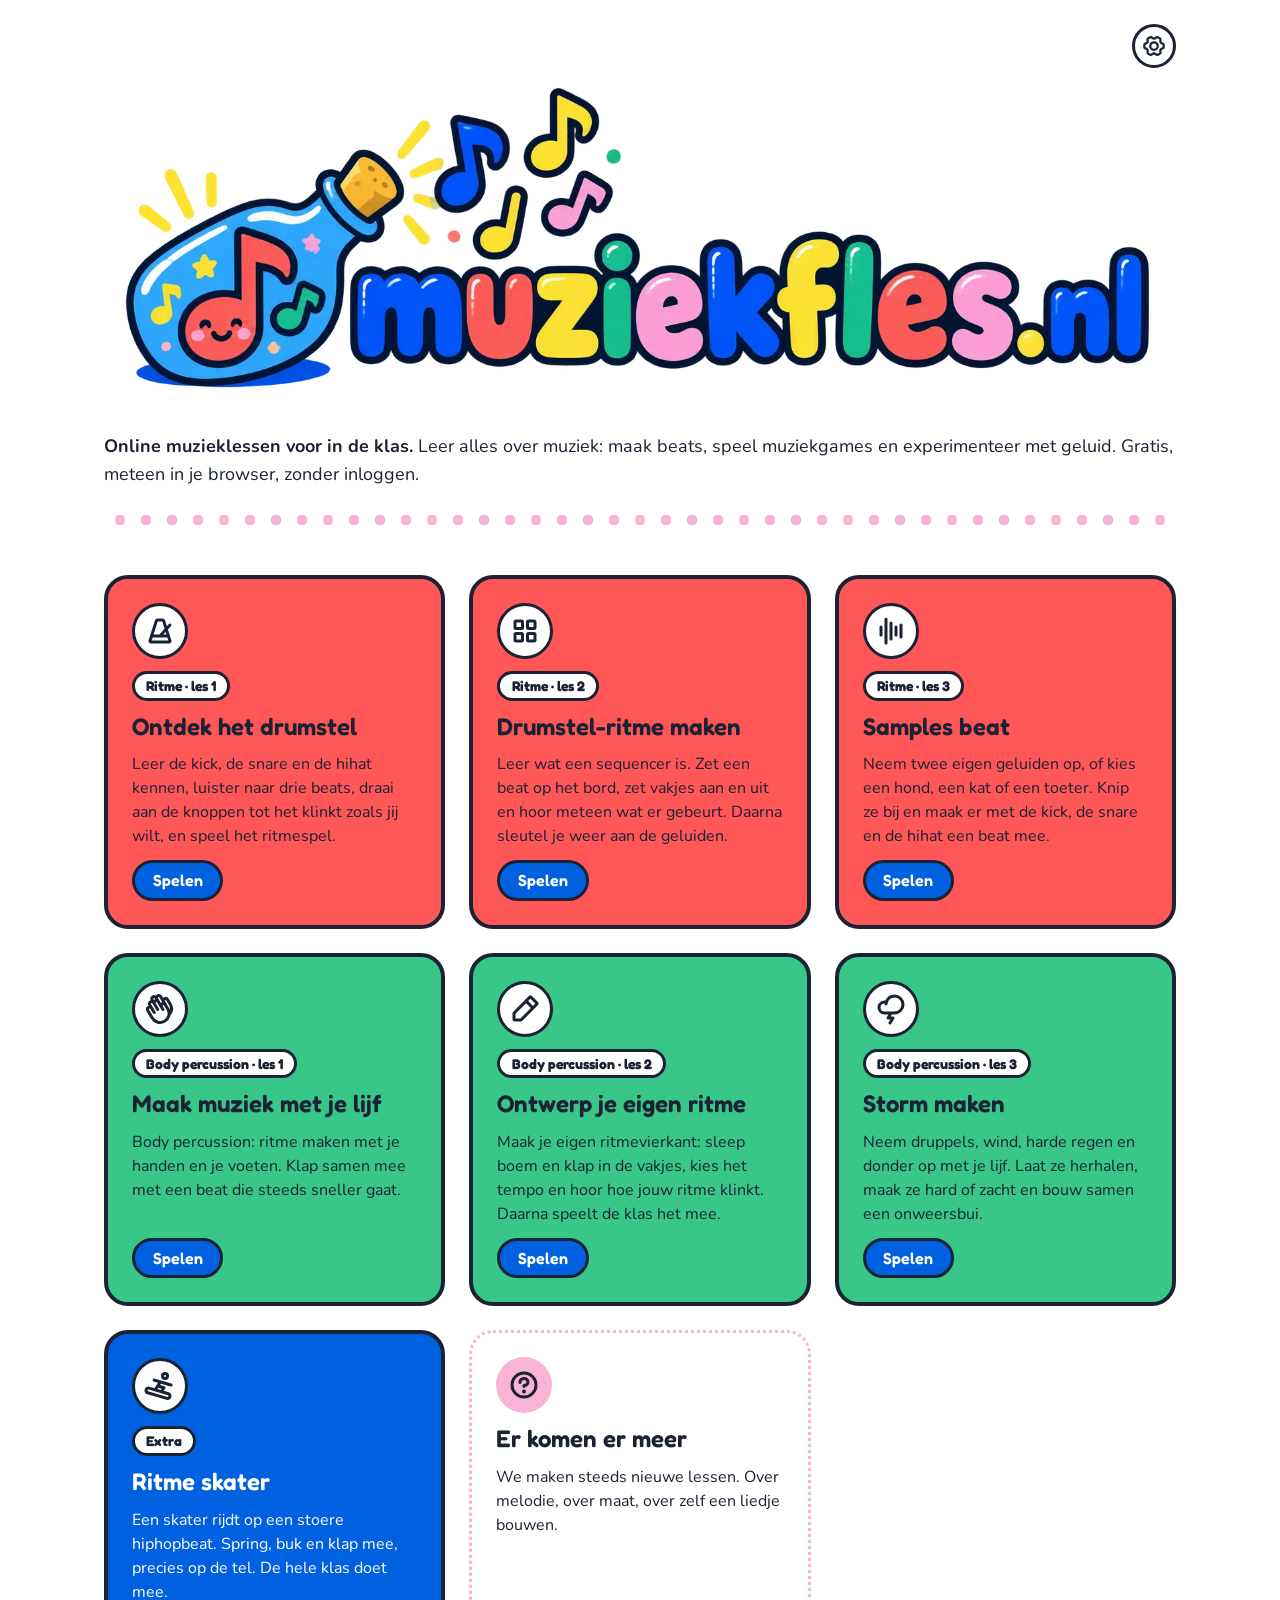
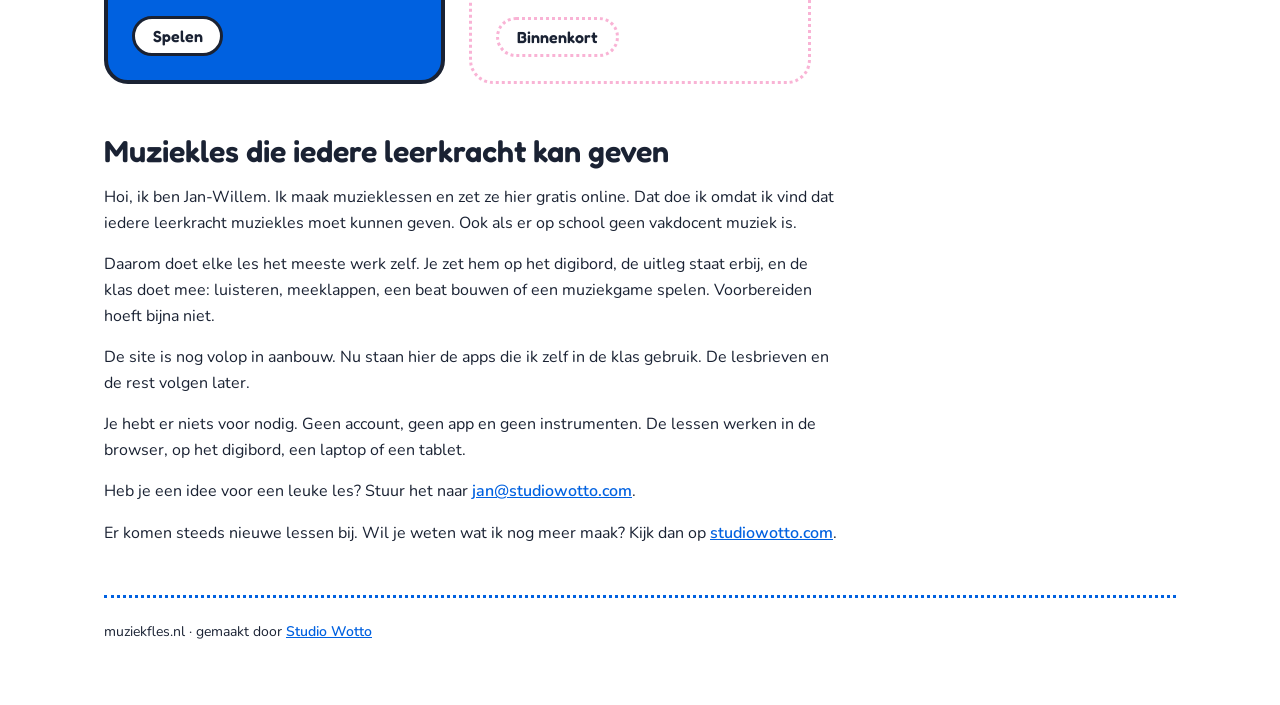
==== commit 67d60056: "🎛️ Samples beat (ritmeles 3): neem twee geluiden op en maak er met het drumstel een beat mee - Nieuw" ====
--- a/index.html
+++ b/index.html
@@ -72,10 +72,11 @@
       "itemListElement": [
         { "@type": "ListItem", "position": 1, "name": "Ontdek het drumstel", "url": "https://muziekfles.nl/les1-drums.html" },
         { "@type": "ListItem", "position": 2, "name": "Drumstel-ritme maken", "url": "https://muziekfles.nl/les2-drums.html" },
-        { "@type": "ListItem", "position": 3, "name": "Maak muziek met je lijf", "url": "https://muziekfles.nl/bodypercussion.html" },
-        { "@type": "ListItem", "position": 4, "name": "Ontwerp je eigen ritme", "url": "https://muziekfles.nl/bodypercussion2.html" },
-        { "@type": "ListItem", "position": 5, "name": "Storm maken", "url": "https://muziekfles.nl/bodypercussion3.html" },
-        { "@type": "ListItem", "position": 6, "name": "Ritme skater", "url": "https://muziekfles.nl/ritmeskater.html" }
+        { "@type": "ListItem", "position": 3, "name": "Samples beat", "url": "https://muziekfles.nl/les3-samples.html" },
+        { "@type": "ListItem", "position": 4, "name": "Maak muziek met je lijf", "url": "https://muziekfles.nl/bodypercussion.html" },
+        { "@type": "ListItem", "position": 5, "name": "Ontwerp je eigen ritme", "url": "https://muziekfles.nl/bodypercussion2.html" },
+        { "@type": "ListItem", "position": 6, "name": "Storm maken", "url": "https://muziekfles.nl/bodypercussion3.html" },
+        { "@type": "ListItem", "position": 7, "name": "Ritme skater", "url": "https://muziekfles.nl/ritmeskater.html" }
       ]
     }
   ]
@@ -155,6 +156,14 @@
       <span class="badge spelen">Spelen</span>
     </a>
 
+    <a class="les klaar" href="les3-samples.html" style="--kleur: var(--koraal)">
+      <span class="icoon"><i class="ph-bold ph-waveform" aria-hidden="true"></i></span>
+      <span class="reeks">Ritme · les 3</span>
+      <h2>Samples beat</h2>
+      <p class="tekst">Neem twee eigen geluiden op, of kies een hond, een kat of een toeter. Knip ze bij en maak er met de kick, de snare en de hihat een beat mee.</p>
+      <span class="badge spelen">Spelen</span>
+    </a>
+
     <a class="les klaar" href="bodypercussion.html" style="--kleur: var(--mint)">
       <span class="icoon"><i class="ph-bold ph-hands-clapping" aria-hidden="true"></i></span>
       <span class="reeks">Body percussion · les 1</span>
--- a/css/site.css
+++ b/css/site.css
@@ -1254,9 +1254,10 @@
   white-space: nowrap;
 }
 /* De schuifjes van de kit krijgen hun knop als getekende vorm mee (--knop) en
-   zijn te herkennen aan hun data-param. Alle andere schuiven -- het tempo van
+   zijn te herkennen aan hun data-param (in ritmeles 3 aan data-sb-drum). Alle
+   andere schuiven -- het tempo van
    de klapoefening, het ritmebord en de sequencer -- krijgen een ronde blauwe. */
-input[type="range"]:not([data-param])::-webkit-slider-thumb {
+input[type="range"]:not([data-param]):not([data-sb-drum])::-webkit-slider-thumb {
   width: 30px;
   height: 30px;
   margin-top: -7px;
@@ -1265,7 +1266,7 @@
   border-radius: 50%;
 }
 
-input[type="range"]:not([data-param])::-moz-range-thumb {
+input[type="range"]:not([data-param]):not([data-sb-drum])::-moz-range-thumb {
   width: 30px;
   height: 30px;
   background: var(--blauw);
@@ -2860,3 +2861,171 @@
 .storm-schuif label { font-size: var(--text-sm); margin-bottom: 0; }
 
 .storm-na { margin-top: var(--space-6); }
+
+/* ============================================================
+   Ritme 3: samples maken
+   ============================================================ */
+
+/* Dezelfde sampler als bij Storm maken, maar je ziet er één sample tegelijk.
+   Welk sample dat is kies je door op zijn naam in het bord te tikken. In de
+   kop van de golf staan de naam, de keuzelijst met geluiden en rechts de
+   knoppen; eronder de drie schuiven met het effect ernaast. Geen eigen kop
+   en geen kleine golf per sample: de golf bovenaan is de enige. */
+.samples .storm-kanalen { display: block; }
+.samples .storm-kanaal { border: none; border-radius: 0; overflow: visible; }
+.samples .storm-kanaal:not(.gekozen),
+.samples .storm-kies,
+.samples .storm-mini { display: none; }
+.samples .storm-kanaal.gekozen { outline: none; }
+.samples .storm-binnen { padding: 0; }
+
+.samples .storm-golf-kop { align-items: center; }
+.samples .storm-golf-tijd { margin-left: auto; font-size: var(--text-sm); }
+.storm-kop-knoppen .storm-knoppen { gap: var(--space-2); }
+.storm-kop-knoppen .storm-knoppen[hidden] { display: none; }
+.storm-knoppen.neemt-op .storm-op { color: var(--ink); background: var(--koraal); }
+
+/* De keuzelijst in de kop, naast de naam. */
+.storm-lijst select { flex: 1 1 auto; max-width: 14em; }
+
+/* Op een telefoon: de naam en de lijst op een regel, de knoppen eronder. Op
+   een smalle telefoon passen vijf knoppen van 44 pixels niet: dan krimpen ze
+   alle vijf even veel, zodat ze altijd op één regel blijven. */
+@media (max-width: 600px) {
+  .samples .storm-golf-tijd { display: none; }
+  .storm-kop-knoppen { flex: 1 1 100%; }
+  .storm-kop-knoppen .storm-knoppen {
+    display: grid;
+    grid-template-columns: repeat(5, minmax(0, 44px));
+    gap: var(--space-1);
+    justify-content: start;
+  }
+  .storm-kop-knoppen .storm-ikoon { width: 100%; height: auto; aspect-ratio: 1; }
+}
+
+/* De drie schuiven en het effect op een rij. Op een telefoon onder elkaar. */
+@media (min-width: 760px) {
+  .samples .storm-binnen {
+    display: grid;
+    grid-template-columns: repeat(3, minmax(0, 1fr)) auto;
+    column-gap: var(--space-5);
+    align-items: end;
+  }
+}
+
+/* De knoppen staan in de kop van de golf, dus hij hoeft niet mee te plakken
+   zoals bij de storm. */
+.samples .storm-golf { position: static; margin-bottom: var(--space-4); }
+
+/* Het sample dat bovenaan staat, ook te zien in het bord. */
+.deel-titel.gekozen { outline: 4px solid var(--ink); outline-offset: 3px; }
+
+.storm-effect-kies select:disabled { border-style: dotted; cursor: default; }
+
+/* Een sample zonder geluid: gestippeld, net als een leeg kanaal erboven. */
+.deel-titel.leeg { border-style: dotted; }
+
+/* Wat ruimte tussen de sampler en de kop van het bord eronder. */
+.samples + .kop { margin-top: var(--space-6); }
+
+/* Een drumgeluid bovenaan: zijn schuifjes uit les 2 in een vak met de kleur
+   van het geluid, op de plek van de golf en de knoppen van een sample. */
+.samples.drum-gekozen [data-storm-golf],
+.samples.drum-gekozen .storm-kanalen { display: none; }
+.sb-drum[hidden] { display: none; }
+.samples .sb-drum { margin-bottom: 0; }
+
+.sb-drum:not([hidden]) { display: flex; flex-direction: column; }
+
+/* Hetzelfde als een geluid in les 1: links het pad met de vorm, rechts de
+   schuifjes, en Reset in de hoek rechtsboven. Het pad rekt mee in plaats van
+   zijn eigen 4 op 3, zodat het vak niet hoger wordt dan dat van een sample;
+   de schuifjes staan onderaan, gelijk met de onderkant van het pad. */
+.sb-drum-paneel {
+  position: relative;
+  display: grid;
+  flex: 1;
+  grid-template-columns: minmax(0, 1fr) minmax(0, 2fr);
+  align-items: stretch;
+  gap: var(--space-5);
+  padding: var(--space-4);
+}
+.sb-drum-paneel[hidden] { display: none; }
+
+.sb-drum-paneel .pad { aspect-ratio: auto; }
+.sb-drum-paneel .pad .vorm { width: min(40%, 90px); }
+.sb-drum-reset { position: absolute; top: var(--space-4); right: var(--space-4); }
+
+.sb-drum-rechts { display: flex; flex-direction: column; justify-content: flex-end; }
+.sb-drum-paneel .schuifjes { gap: var(--space-2); }
+
+@media (min-width: 1000px) {
+  .sb-drum-paneel .schuifjes {
+    display: grid;
+    grid-template-columns: repeat(3, minmax(0, 1fr));
+    column-gap: var(--space-5);
+  }
+}
+
+/* Op een telefoon onder elkaar: het pad als smalle strook naast Reset, en
+   onderaan de schuifjes. */
+@media (max-width: 599px) {
+  .sb-drum-paneel { grid-template-columns: 1fr; grid-template-rows: auto 1fr; gap: var(--space-3); }
+  .sb-drum-paneel .pad { width: calc(100% - 6.5em); flex-direction: row; padding: var(--space-2); }
+  .sb-drum-paneel .pad .vorm { width: 36px; }
+}
+
+/* Opnemen terwijl de microfoon nog uit staat: gestippeld, maar wel te
+   klikken. Dan zegt de les dat de microfoon eerst aan moet. */
+.storm-op.mic-uit { border-style: dotted; color: var(--ink); }
+.sb-knoppen { margin-bottom: var(--space-4); }
+
+/* Reset alles na de eerste tik: geel, met Zeker? erop. Op een telefoon, waar
+   alleen het pijltje staat, ook. Beide woorden staan op dezelfde plek in de
+   knop, en alleen het ene is te zien: zo is hij altijd zo breed als het
+   langste en verspringt hij niet. */
+.sb-knoppen .seq-leeg.zeker { background: var(--zon); }
+.sb-wissel { display: inline-grid; }
+.sb-wissel > span { grid-area: 1 / 1; text-align: center; }
+.sb-wissel > span:last-child,
+.seq-leeg.zeker .sb-wissel > span:first-child { visibility: hidden; }
+.seq-leeg.zeker .sb-wissel > span:last-child { visibility: visible; }
+@media (max-width: 720px) {
+  .sb-wissel { display: none; }
+}
+
+/* De schuifjes van een sample: een ruitje als knop, in de kleur van het
+   sample (samplebeat.js zet --knop). */
+.samples .storm-kanaal input[type="range"][data-storm-schuif]::-webkit-slider-thumb {
+  width: 32px;
+  height: 32px;
+  margin-top: -8px;
+  border: none;
+  border-radius: 0;
+  background: var(--knop) center / contain no-repeat;
+}
+
+.samples .storm-kanaal input[type="range"][data-storm-schuif]::-moz-range-thumb {
+  width: 28px;
+  height: 28px;
+  border: none;
+  border-radius: 0;
+  background: var(--knop) center / contain no-repeat;
+}
+
+/* De microfoonbalk van ritmeles 3 heeft alleen de microfoon, dus op een
+   telefoon past alles op één regel: de keuze, de schakelaar en de meter met
+   het lampje. De keuzelijst en de meter worden daarvoor smaller. */
+@media (max-width: 700px) {
+  .samples .storm-balk { display: flex; flex-wrap: nowrap; }
+  .samples .storm-mic { display: flex; flex-wrap: nowrap; gap: var(--space-2); min-width: 0; }
+  .samples .storm-microfoon { flex: 1 1 auto; min-width: 0; gap: var(--space-1); }
+  .samples .storm-microfoon select { flex: 1 1 auto; width: 100%; max-width: none; padding-inline: 0.5em 0.3em; }
+  .samples .storm-mic-aan { flex: none; }
+  .samples .storm-meter { flex: 0 1 56px; min-width: 28px; }
+  .samples .storm-clip { flex: none; margin-left: 0; }
+}
+
+/* Staat het effect op een eigen regel onder de schuiven (op een telefoon),
+   dan links, net als de schuiven erboven. */
+.samples .storm-effect { justify-content: flex-start; }
--- a/css/iconen.css
+++ b/css/iconen.css
@@ -37,3 +37,5 @@
 .ph-arrow-right { --icoon: url("data:image/svg+xml,%3Csvg xmlns='http://www.w3.org/2000/svg' viewBox='0 0 256 256'%3E%3Cpath d='M224.49,136.49l-72,72a12,12,0,0,1-17-17L187,140H40a12,12,0,0,1,0-24H187L135.51,64.48a12,12,0,0,1,17-17l72,72A12,12,0,0,1,224.49,136.49Z'/%3E%3C/svg%3E"); }
 .ph-arrows-left-right { --icoon: url("data:image/svg+xml,%3Csvg xmlns='http://www.w3.org/2000/svg' viewBox='0 0 256 256'%3E%3Cpath d='M216.49,184.49l-32,32a12,12,0,0,1-17-17L179,188H48a12,12,0,0,1,0-24H179l-11.52-11.51a12,12,0,0,1,17-17l32,32A12,12,0,0,1,216.49,184.49Zm-145-64a12,12,0,0,0,17-17L77,92H208a12,12,0,0,0,0-24H77L88.49,56.49a12,12,0,0,0-17-17l-32,32a12,12,0,0,0,0,17Z'/%3E%3C/svg%3E"); }
 .ph-arrow-counter-clockwise { --icoon: url("data:image/svg+xml,%3Csvg xmlns='http://www.w3.org/2000/svg' viewBox='0 0 256 256'%3E%3Cpath d='M228,128a100,100,0,0,1-98.66,100H128a99.39,99.39,0,0,1-68.62-27.29,12,12,0,0,1,16.48-17.45,76,76,0,1,0-1.57-109c-.13.13-.25.25-.39.37L54.89,92H72a12,12,0,0,1,0,24H24a12,12,0,0,1-12-12V56a12,12,0,0,1,24,0V76.72L57.48,57.06A100,100,0,0,1,228,128Z'/%3E%3C/svg%3E"); }
+.ph-upload-simple { --icoon: url("data:image/svg+xml,%3Csvg xmlns='http://www.w3.org/2000/svg' viewBox='0 0 256 256'%3E%3Cpath d='M228,144v64a12,12,0,0,1-12,12H40a12,12,0,0,1-12-12V144a12,12,0,0,1,24,0v52H204V144a12,12,0,0,1,24,0ZM96.49,80.49,116,61v83a12,12,0,0,0,24,0V61l19.51,19.52a12,12,0,1,0,17-17l-40-40a12,12,0,0,0-17,0l-40,40a12,12,0,1,0,17,17Z'/%3E%3C/svg%3E"); }
+.ph-waveform { --icoon: url("data:image/svg+xml,%3Csvg xmlns='http://www.w3.org/2000/svg' viewBox='0 0 256 256'%3E%3Cpath d='M60,96v64a12,12,0,0,1-24,0V96a12,12,0,0,1,24,0ZM88,20A12,12,0,0,0,76,32V224a12,12,0,0,0,24,0V32A12,12,0,0,0,88,20Zm40,32a12,12,0,0,0-12,12V192a12,12,0,0,0,24,0V64A12,12,0,0,0,128,52Zm40,32a12,12,0,0,0-12,12v64a12,12,0,0,0,24,0V96A12,12,0,0,0,168,84Zm40-16a12,12,0,0,0-12,12v96a12,12,0,0,0,24,0V80A12,12,0,0,0,208,68Z'/%3E%3C/svg%3E"); }
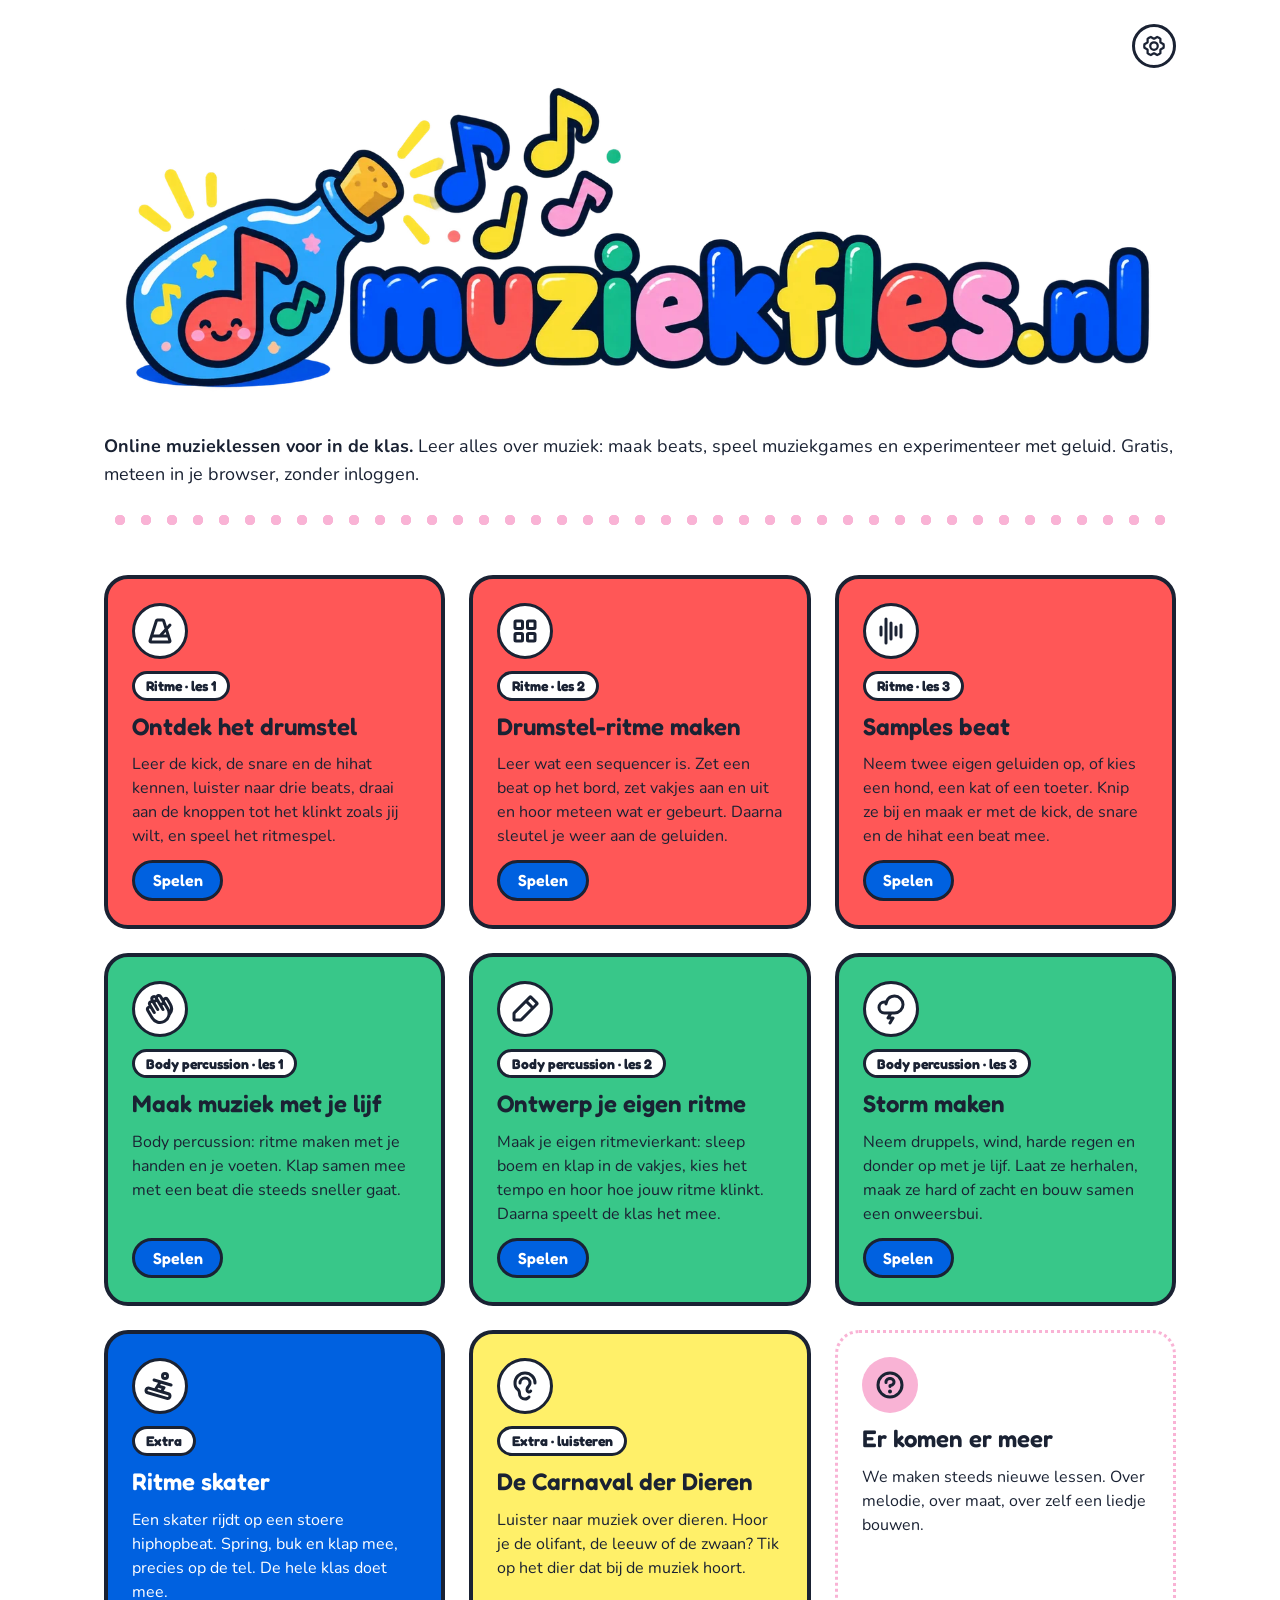
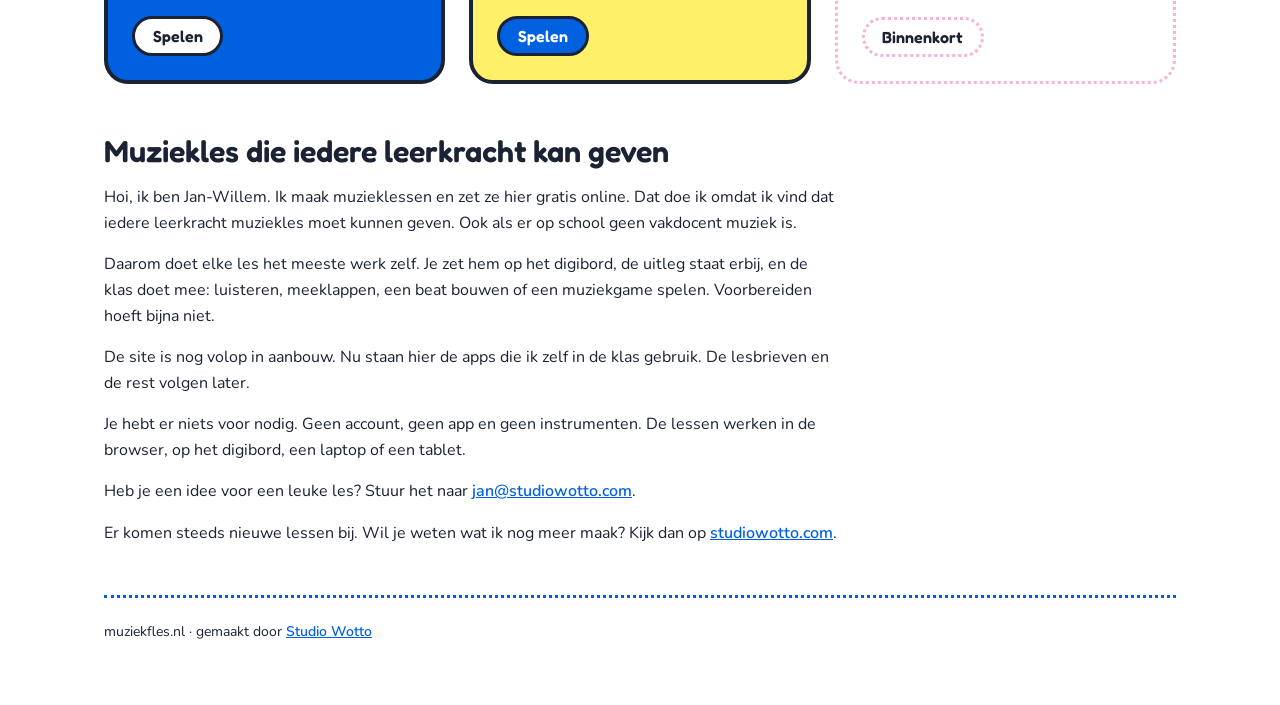
==== commit 5900e12b: "🦁 De Carnaval der Dieren: luister en raad welk dier je hoort, en meer geluiden voor Samples beat De " ====
--- a/index.html
+++ b/index.html
@@ -76,7 +76,8 @@
         { "@type": "ListItem", "position": 4, "name": "Maak muziek met je lijf", "url": "https://muziekfles.nl/bodypercussion.html" },
         { "@type": "ListItem", "position": 5, "name": "Ontwerp je eigen ritme", "url": "https://muziekfles.nl/bodypercussion2.html" },
         { "@type": "ListItem", "position": 6, "name": "Storm maken", "url": "https://muziekfles.nl/bodypercussion3.html" },
-        { "@type": "ListItem", "position": 7, "name": "Ritme skater", "url": "https://muziekfles.nl/ritmeskater.html" }
+        { "@type": "ListItem", "position": 7, "name": "Ritme skater", "url": "https://muziekfles.nl/ritmeskater.html" },
+        { "@type": "ListItem", "position": 8, "name": "De Carnaval der Dieren", "url": "https://muziekfles.nl/carnaval.html" }
       ]
     }
   ]
@@ -196,6 +197,14 @@
       <span class="badge spelen">Spelen</span>
     </a>
 
+    <a class="les klaar" href="carnaval.html" style="--kleur: var(--zon)">
+      <span class="icoon"><i class="ph-bold ph-ear" aria-hidden="true"></i></span>
+      <span class="reeks">Extra · luisteren</span>
+      <h2>De Carnaval der Dieren</h2>
+      <p class="tekst">Luister naar muziek over dieren. Hoor je de olifant, de leeuw of de zwaan? Tik op het dier dat bij de muziek hoort.</p>
+      <span class="badge spelen">Spelen</span>
+    </a>
+
     <div class="les binnenkort" style="--kleur: var(--bubblegum)">
       <span class="icoon"><i class="ph-bold ph-question" aria-hidden="true"></i></span>
       <h2>Er komen er meer</h2>
--- a/css/site.css
+++ b/css/site.css
@@ -3029,3 +3029,225 @@
 /* Staat het effect op een eigen regel onder de schuiven (op een telefoon),
    dan links, net als de schuiven erboven. */
 .samples .storm-effect { justify-content: flex-start; }
+
+/* ============================================================
+   Extra: de Carnaval der Dieren
+   ============================================================ */
+
+/* De tekening is een groot speelveld in een kader, zo breed als de pagina,
+   net als de baan van de ritme skater. Hij is half zo hoog als breed,
+   zodat hij met de kaart eronder op het scherm past. De
+   dieren staan er als losse stukjes in, op procenten van de tekening, zodat
+   hij op elk scherm hetzelfde blijft. Via padding en niet via aspect-ratio,
+   want een ouder digibord kent die niet. */
+.carnaval {
+  background: var(--wit);
+  border: 4px solid var(--ink);
+  border-radius: var(--radius);
+  overflow: hidden;
+}
+
+.carnaval-scene {
+  position: relative;
+  width: 100%;
+  height: 0;
+  padding-top: 50%;
+  user-select: none;
+  -webkit-user-select: none;
+  -webkit-tap-highlight-color: transparent;
+}
+
+.carnaval .stuk { position: absolute; transform-origin: 50% 100%; touch-action: manipulation; }
+.carnaval .stuk img {
+  display: block;
+  width: 100%;
+  height: auto;
+  transform-origin: 50% 100%;
+  pointer-events: none;
+  -webkit-user-drag: none;
+}
+
+.carnaval .hoofd { cursor: pointer; outline: none; transition: transform 0.2s var(--bounce); }
+.carnaval .hoofd:hover { transform: scale(1.03); }
+.carnaval .hoofd:focus-visible { outline: 4px solid var(--blauw); outline-offset: 6px; border-radius: var(--radius); }
+
+/* Altijd een beetje leven, ook als er niets speelt. */
+.carnaval .hoofd img { animation: carnaval-adem 3s ease-in-out infinite; }
+@keyframes carnaval-adem { 0%, 100% { transform: scale(1, 1); } 50% { transform: scale(1.015, 0.985); } }
+.carnaval .wier img,
+.carnaval .riet img { animation: carnaval-wuif 4s ease-in-out infinite; }
+@keyframes carnaval-wuif { 0%, 100% { transform: rotate(-2deg); } 50% { transform: rotate(2deg); } }
+.carnaval .noot img { opacity: 0; }
+
+/* Goed geraden: elk dier danst op zijn eigen manier mee met de muziek. */
+.carnaval .dier.speelt[data-dier="kangoeroe"] .hoofd img { animation: carnaval-hop 0.5s ease-in-out infinite; }
+@keyframes carnaval-hop {
+  0%, 100% { transform: translateY(0) scale(1.06, 0.94); }
+  20% { transform: translateY(0) scale(1, 1); }
+  50% { transform: translateY(-20%) scale(0.96, 1.05); }
+  80% { transform: translateY(0) scale(1, 1); }
+}
+
+.carnaval .dier.speelt[data-dier="schildpad"] .hoofd img { animation: carnaval-sjok 1.6s ease-in-out infinite; }
+@keyframes carnaval-sjok { 0%, 100% { transform: translateX(-5%) rotate(-2deg); } 50% { transform: translateX(5%) rotate(2deg); } }
+
+.carnaval .dier.speelt[data-dier="olifant"] .hoofd img { animation: carnaval-wals 0.9s ease-in-out infinite; }
+@keyframes carnaval-wals {
+  0%, 100% { transform: rotate(-3deg) translateY(0); }
+  25% { transform: rotate(0) translateY(-6%); }
+  50% { transform: rotate(3deg) translateY(0); }
+  75% { transform: rotate(0) translateY(-6%); }
+}
+
+.carnaval .dier.speelt[data-dier="koekoek"] .hoofd img { animation: carnaval-roep 1.4s ease-out infinite; }
+@keyframes carnaval-roep {
+  0% { transform: rotate(0) scale(1); }
+  8% { transform: rotate(-8deg) scale(1.05, 0.96); }
+  20% { transform: rotate(0) scale(1); }
+  30% { transform: rotate(-8deg) scale(1.05, 0.96); }
+  48%, 100% { transform: rotate(0) scale(1); }
+}
+.carnaval .dier.speelt[data-dier="koekoek"] .noot img { animation: carnaval-noot 1.4s ease-out infinite; }
+.carnaval .dier.speelt .s-noot2 img { animation-delay: 0.2s; }
+.carnaval .dier.speelt .s-noot3 img { animation-delay: 0.4s; }
+@keyframes carnaval-noot {
+  0% { opacity: 0; transform: translateY(60%) scale(0.6); }
+  20% { opacity: 1; transform: translateY(0) scale(1.1); }
+  70% { opacity: 1; }
+  100% { opacity: 0; transform: translateY(-80%) rotate(12deg); }
+}
+
+.carnaval .dier.speelt .s-vis1 img { animation: carnaval-zwem 1.8s ease-in-out infinite alternate; }
+.carnaval .dier.speelt .s-vis2 img { animation: carnaval-zwem 2.2s ease-in-out infinite alternate-reverse; }
+.carnaval .dier.speelt .s-vis3 img { animation: carnaval-zwem 1.5s ease-in-out infinite alternate; }
+@keyframes carnaval-zwem { from { transform: translate(-14%, 4%) rotate(-5deg); } to { transform: translate(18%, -4%) rotate(5deg); } }
+.carnaval .dier.speelt .bel img { animation: carnaval-bel 1.6s ease-in infinite; }
+.carnaval .dier.speelt .s-bel2 img { animation-delay: 0.3s; }
+.carnaval .dier.speelt .s-bel3 img { animation-delay: 0.6s; }
+.carnaval .dier.speelt .s-bel4 img { animation-delay: 0.9s; }
+.carnaval .dier.speelt .s-bel5 img { animation-delay: 1.2s; }
+@keyframes carnaval-bel { 0% { transform: translateY(150%); opacity: 0; } 25% { opacity: 1; } 100% { transform: translateY(-250%); opacity: 0; } }
+.carnaval .dier.speelt .wier img { animation-duration: 1.2s; }
+
+.carnaval .dier.speelt[data-dier="leeuw"] .hoofd img { animation: carnaval-brul 0.28s ease-in-out infinite; }
+@keyframes carnaval-brul { 0%, 100% { transform: translateX(-1%) scale(1, 1); } 50% { transform: translateX(1%) scale(1.06, 1.04); } }
+
+.carnaval .dier.speelt[data-dier="zwaan"] .hoofd img { animation: carnaval-glij 3s ease-in-out infinite; }
+@keyframes carnaval-glij { 0%, 100% { transform: translateX(-3%) rotate(-1.5deg); } 50% { transform: translateX(3%) rotate(1.5deg); } }
+.carnaval .dier.speelt .riet img { animation-duration: 1.5s; }
+
+/* Het teken op een dier: een rood kruisje als het fout was, een groen vinkje
+   als het goed was. Een rondje met een inktrand, zoals de rest van de site. */
+.carnaval .dier-teken {
+  position: absolute;
+  top: 8%;
+  right: 8%;
+  display: none;
+  width: clamp(28px, 22%, 64px);
+  aspect-ratio: 1;
+  border: 3px solid var(--ink);
+  border-radius: 50%;
+  background: var(--koraal) center / 60% no-repeat;
+}
+.carnaval .dier.fout .dier-teken {
+  display: block;
+  background-image: url("data:image/svg+xml,%3Csvg xmlns='http://www.w3.org/2000/svg' viewBox='0 0 24 24' fill='none' stroke='%231A2233' stroke-width='4' stroke-linecap='round'%3E%3Cpath d='M6 6l12 12M18 6L6 18'/%3E%3C/svg%3E");
+}
+.carnaval .dier.goed .dier-teken {
+  display: block;
+  background-color: var(--mint);
+  background-image: url("data:image/svg+xml,%3Csvg xmlns='http://www.w3.org/2000/svg' viewBox='0 0 24 24' fill='none' stroke='%231A2233' stroke-width='4' stroke-linecap='round' stroke-linejoin='round'%3E%3Cpath d='M5 12.5l4.5 4.5L19 7'/%3E%3C/svg%3E");
+}
+
+/* Fout: het dier wordt doorzichtig, zodat je ziet dat je hem al geprobeerd
+   hebt. Het kruisje blijft goed te zien. */
+.carnaval .dier.fout .stuk img { opacity: 0.35; }
+
+/* Al geraden: weg uit de tekening. Eerst krimpen en vervagen, dan echt weg,
+   zodat je er ook niet meer op kunt tikken. */
+.carnaval .dier .stuk { transition: opacity 0.4s ease, transform 0.4s ease, visibility 0s linear 0s; }
+.carnaval .dier.weg .stuk {
+  opacity: 0;
+  transform: scale(0.6);
+  visibility: hidden;
+  pointer-events: none;
+  transition: opacity 0.4s ease, transform 0.4s ease, visibility 0s linear 0.4s;
+}
+
+/* Laadt het stukje nog, dan even geduld. */
+.carnaval.laadt { cursor: progress; }
+
+/* De kaart onder de tekening: wat er gebeurt, en de knoppen. Groen als het
+   goed is, roze als het fout is. */
+.carnaval-kaart {
+  display: flex;
+  flex-wrap: wrap;
+  align-items: center;
+  gap: var(--space-2) var(--space-5);
+  margin-top: var(--space-3);
+  padding: var(--space-3) var(--space-5);
+  background: var(--wit);
+  border: 4px solid var(--ink);
+  border-radius: var(--radius);
+}
+.carnaval-kaart.goed { background: var(--mint); }
+.carnaval-kaart.fout { background: var(--bubblegum); }
+
+/* Klein gehouden: hoe lager de kaart, hoe groter de dieren erboven. */
+.carnaval-tekst { flex: 1 1 320px; min-width: 0; display: grid; gap: 2px; }
+.carnaval-tekst h2 {
+  margin: 0;
+  font-family: var(--font-kop);
+  font-weight: 700;
+  font-size: var(--text-lg);
+  line-height: 1.2;
+}
+.carnaval-tekst p { margin: 0; font-size: var(--text-base); line-height: 1.4; }
+
+.carnaval-teller { font-family: var(--font-kop); font-weight: 600; font-size: var(--text-xs); }
+
+.carnaval-instrument {
+  width: fit-content;
+  padding: 0 0.7em;
+  font-family: var(--font-kop);
+  font-weight: 600;
+  font-size: var(--text-sm);
+  background: var(--zon);
+  border: 3px solid var(--ink);
+  border-radius: var(--radius-pill);
+}
+
+.carnaval-knoppen { display: flex; flex-wrap: wrap; gap: var(--space-3); }
+.carnaval-knoppen .knop { font-size: var(--text-md); padding: 0.5em 1.3em; }
+
+.carnaval-bron {
+  margin: var(--space-5) 0 0;
+  max-width: 70ch;
+  font-size: var(--text-sm);
+  line-height: 1.5;
+}
+
+/* De tekening met de kaart eronder. carnaval.js meet hoe hoog de kaart moet
+   zijn om alles wat erop kan komen te laten passen (--kaart-h). */
+.carnaval-plek {
+  --kaart-h: 160px;
+  position: relative;
+}
+
+/* De confetti valt in de tekening. */
+.carnaval { position: relative; }
+
+/* Altijd even hoog, wat er ook op staat. */
+.carnaval-kaart { height: var(--kaart-h); overflow: hidden; }
+
+/* De onzichtbare kopie waarin carnaval.js alle kaarten meet: even breed,
+   maar met zijn eigen hoogte. */
+.carnaval-kaart.proef {
+  position: absolute;
+  top: 0;
+  left: 0;
+  right: 0;
+  height: auto;
+  visibility: hidden;
+  pointer-events: none;
+}
--- a/css/iconen.css
+++ b/css/iconen.css
@@ -39,3 +39,4 @@
 .ph-arrow-counter-clockwise { --icoon: url("data:image/svg+xml,%3Csvg xmlns='http://www.w3.org/2000/svg' viewBox='0 0 256 256'%3E%3Cpath d='M228,128a100,100,0,0,1-98.66,100H128a99.39,99.39,0,0,1-68.62-27.29,12,12,0,0,1,16.48-17.45,76,76,0,1,0-1.57-109c-.13.13-.25.25-.39.37L54.89,92H72a12,12,0,0,1,0,24H24a12,12,0,0,1-12-12V56a12,12,0,0,1,24,0V76.72L57.48,57.06A100,100,0,0,1,228,128Z'/%3E%3C/svg%3E"); }
 .ph-upload-simple { --icoon: url("data:image/svg+xml,%3Csvg xmlns='http://www.w3.org/2000/svg' viewBox='0 0 256 256'%3E%3Cpath d='M228,144v64a12,12,0,0,1-12,12H40a12,12,0,0,1-12-12V144a12,12,0,0,1,24,0v52H204V144a12,12,0,0,1,24,0ZM96.49,80.49,116,61v83a12,12,0,0,0,24,0V61l19.51,19.52a12,12,0,1,0,17-17l-40-40a12,12,0,0,0-17,0l-40,40a12,12,0,1,0,17,17Z'/%3E%3C/svg%3E"); }
 .ph-waveform { --icoon: url("data:image/svg+xml,%3Csvg xmlns='http://www.w3.org/2000/svg' viewBox='0 0 256 256'%3E%3Cpath d='M60,96v64a12,12,0,0,1-24,0V96a12,12,0,0,1,24,0ZM88,20A12,12,0,0,0,76,32V224a12,12,0,0,0,24,0V32A12,12,0,0,0,88,20Zm40,32a12,12,0,0,0-12,12V192a12,12,0,0,0,24,0V64A12,12,0,0,0,128,52Zm40,32a12,12,0,0,0-12,12v64a12,12,0,0,0,24,0V96A12,12,0,0,0,168,84Zm40-16a12,12,0,0,0-12,12v96a12,12,0,0,0,24,0V80A12,12,0,0,0,208,68Z'/%3E%3C/svg%3E"); }
+.ph-ear { --icoon: url("data:image/svg+xml,%3Csvg xmlns='http://www.w3.org/2000/svg' viewBox='0 0 256 256'%3E%3Cpath d='M220,104a12,12,0,0,1-24,0,68,68,0,0,0-136,0c0,25,7.58,32.3,16.35,40.76S96,163.71,96,188a32,32,0,0,0,32,32c9,0,16.19-3.7,22.75-11.64a12,12,0,0,1,18.5,15.28C158.09,237.15,144.21,244,128,244a56.06,56.06,0,0,1-56-56c0-14.09-4.63-18.56-12.31-26C49.13,151.86,36,139.19,36,104a92,92,0,0,1,184,0Zm-40.13,53.61a12,12,0,0,0-16.4,4.38,4,4,0,0,1-7.47-2c0-7.61,3.65-12.86,9.6-20.8C172,130.65,180,120,180,104a52,52,0,0,0-104,0,12,12,0,0,0,24,0,28,28,0,0,1,56,0c0,7.61-3.65,12.86-9.6,20.8C140,133.35,132,144,132,160a28,28,0,0,0,52.25,14A12,12,0,0,0,179.87,157.61Z'/%3E%3C/svg%3E"); }
